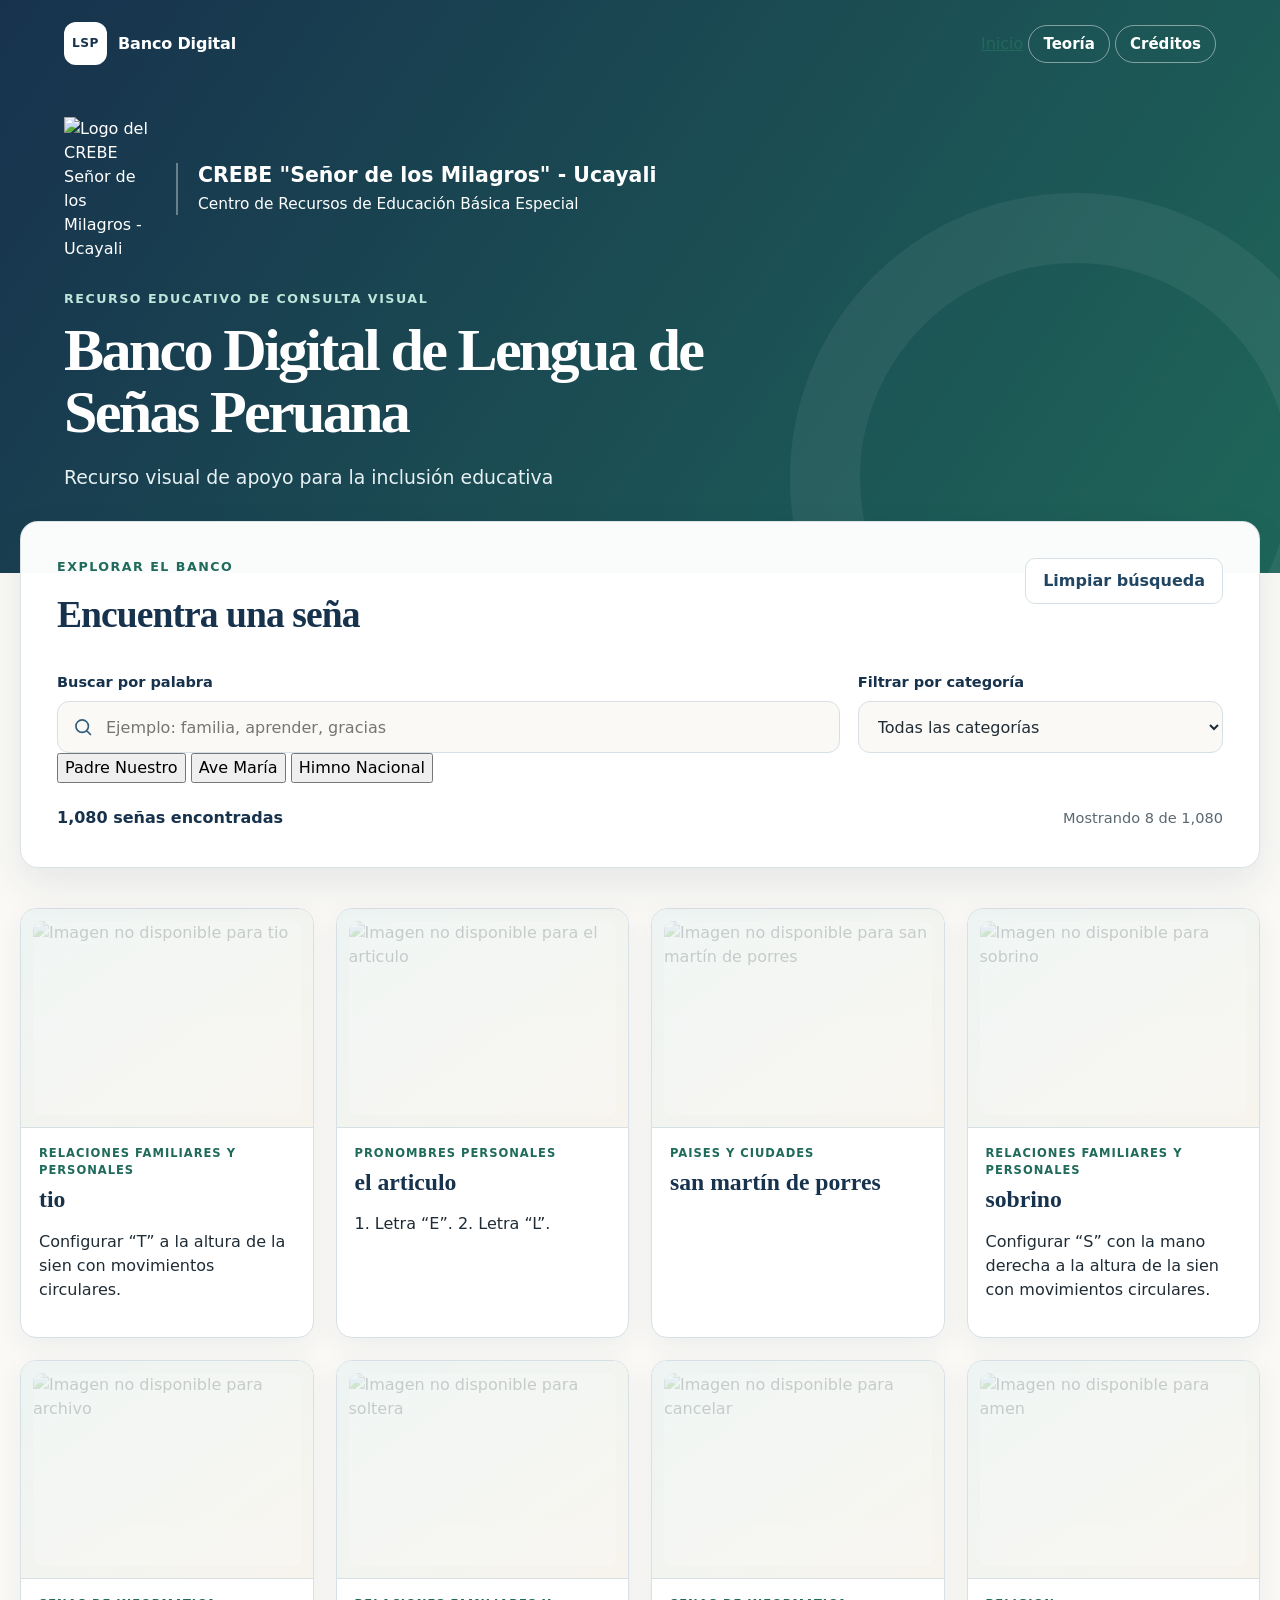
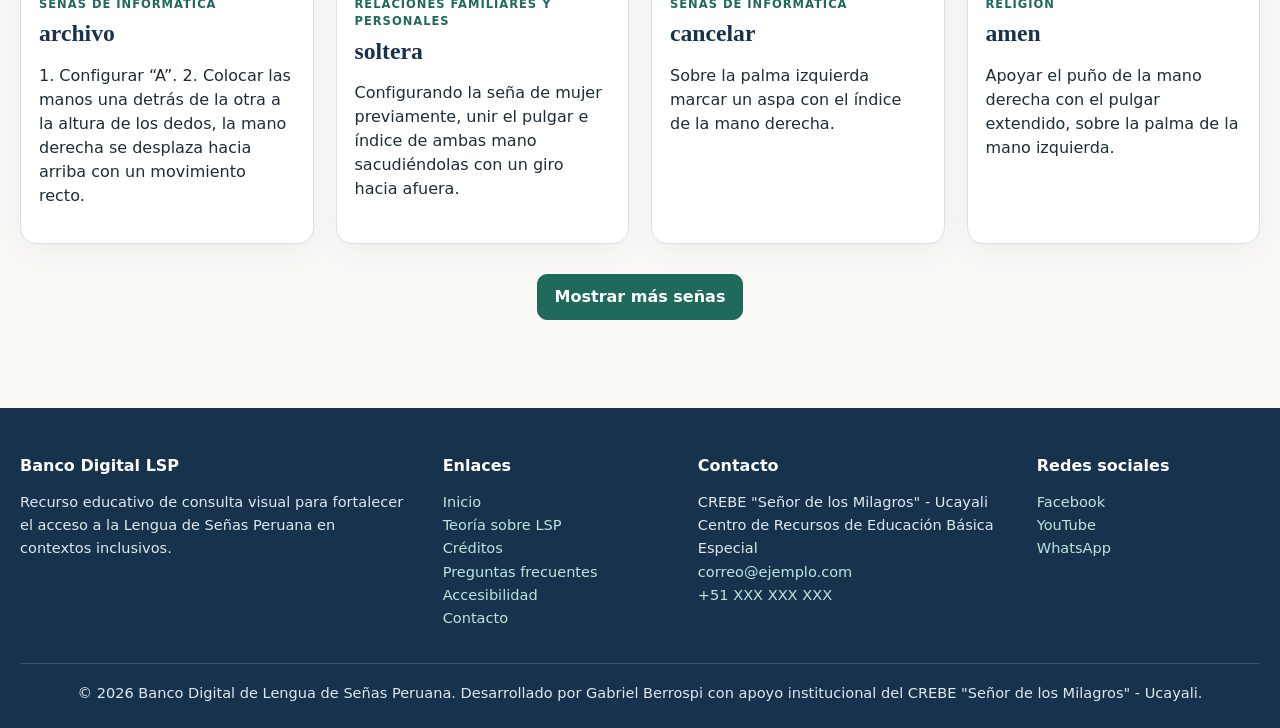
==== index.html @ e5dc9126 "Merge branch 'main' of https://github.com/gabriel-lsp/banco-digital-lsp" ====
<!doctype html>
<html lang="es">
<head>
  <meta charset="utf-8">
  <meta name="viewport" content="width=device-width, initial-scale=1">
  <meta
    name="description"
    content="Banco Digital de Lengua de Señas Peruana para consulta educativa."
  >
  <title>Banco Digital de Lengua de Señas Peruana</title>
  <link rel="stylesheet" href="estilos.css?v=13">
</head>
<body>
  <a class="salto-contenido" href="#contenido">Ir al contenido</a>

  <header class="cabecera">
    <nav class="navegacion" aria-label="Navegación principal">
      <a class="marca" href="index.html" aria-label="Inicio">
        <span class="marca-icono" aria-hidden="true">LSP</span>
        <span>Banco Digital</span>
      </a>

      <div class="enlaces-superiores">
        <a class="enlace-inicio" href="https://crebeucayali.weebly.com/">Inicio</a>
        <a class="enlace-creditos" href="teoria.html">Teoría</a>
        <a class="enlace-creditos" href="creditos.html">Créditos</a>
      </div>
    </nav>

    <div class="presentacion">
      <div class="bloque-institucional" aria-label="Identidad institucional">
        <img
          class="logo-crebe"
          src="logo-crebe.png"
          alt="Logo del CREBE Señor de los Milagros - Ucayali"
        >
        <div class="texto-institucional">
          <p class="nombre-institucional">
            CREBE "Señor de los Milagros" - Ucayali
          </p>
          <p class="detalle-institucional">
            Centro de Recursos de Educación Básica Especial
          </p>
        </div>
      </div>

      <p class="etiqueta-superior">Recurso educativo de consulta visual</p>
      <h1>Banco Digital de Lengua de Señas Peruana</h1>
      <p class="subtitulo">
        Recurso visual de apoyo para la inclusión educativa
      </p>
    </div>
  </header>

  <main id="contenido">
    <section class="panel-busqueda" aria-labelledby="titulo-busqueda">
      <div class="panel-encabezado">
        <div>
          <p class="seccion-etiqueta">Explorar el banco</p>
          <h2 id="titulo-busqueda">Encuentra una seña</h2>
        </div>
        <button id="limpiar" class="boton-secundario" type="button">
          Limpiar búsqueda
        </button>
      </div>

      <div class="controles">
        <div class="campo">
          <label for="busqueda">Buscar por palabra</label>
          <div class="entrada-busqueda">
            <svg
              aria-hidden="true"
              viewBox="0 0 24 24"
              width="20"
              height="20"
            >
              <path
                d="m21 21-4.7-4.7m2.2-5.3a7.5 7.5 0 1 1-15 0 7.5 7.5 0 0 1 15 0Z"
                fill="none"
                stroke="currentColor"
                stroke-linecap="round"
                stroke-width="2"
              />
            </svg>
            <input
              id="busqueda"
              type="search"
              autocomplete="off"
              placeholder="Ejemplo: familia, aprender, gracias"
            >
          </div>
        </div>

        <div class="campo">
          <label for="categoria">Filtrar por categoría</label>
          <select id="categoria">
            <option value="">Todas las categorías</option>
          </select>
        </div>
      </div>

      <div class="pestanas-secuencias" aria-label="Secuencias completas en Lengua de Señas Peruana">
        <button
          class="pestana-secuencia"
          type="button"
          data-secuencia="padre nuestro"
          aria-pressed="false"
        >
          Padre Nuestro
        </button>

        <button
          class="pestana-secuencia"
          type="button"
          data-secuencia="ave maria"
          aria-pressed="false"
        >
          Ave María
        </button>

        <button
          class="pestana-secuencia"
          type="button"
          data-secuencia="himno nacional"
          aria-pressed="false"
        >
          Himno Nacional
        </button>
      </div>

      <div class="resultado-resumen">
        <p id="contador" aria-live="polite">Cargando señas…</p>
        <p id="mostrando" class="mostrando" aria-live="polite"></p>
      </div>
    </section>

    <section aria-labelledby="titulo-resultados">
      <h2 id="titulo-resultados" class="solo-lectores">
        Resultados de búsqueda
      </h2>
      <div id="estado" class="estado-carga" role="status">
        Preparando el banco de señas…
      </div>
      <div id="galeria" class="galeria" aria-live="polite"></div>
      <div class="acciones-galeria">
        <button
          id="cargar-mas"
          class="boton-principal"
          type="button"
          hidden
        >
          Mostrar más señas
        </button>
      </div>
    </section>
  </main>

  <footer>
    <div class="footer-contenido">
      <div class="footer-bloque">
        <h2>Banco Digital LSP</h2>
        <p>
          Recurso educativo de consulta visual para fortalecer el acceso a la Lengua de Señas Peruana en contextos inclusivos.
        </p>
      </div>

      <div class="footer-bloque">
        <h2>Enlaces</h2>
        <p>
          <a href="index.html">Inicio</a><br>
          <a href="teoria.html">Teoría sobre LSP</a><br>
          <a href="creditos.html">Créditos</a><br>
          <a href="faq.html">Preguntas frecuentes</a><br>
          <a href="accesibilidad.html">Accesibilidad</a><br>
          <a href="contacto.html">Contacto</a>
        </p>
      </div>

      <div class="footer-bloque">
        <h2>Contacto</h2>
        <p>
          CREBE "Señor de los Milagros" - Ucayali<br>
          Centro de Recursos de Educación Básica Especial<br>
          <a href="mailto:correo@ejemplo.com">correo@ejemplo.com</a><br>
          <a href="tel:+51XXXXXXXXX">+51 XXX XXX XXX</a>
        </p>
      </div>

      <div class="footer-bloque">
        <h2>Redes sociales</h2>
        <p>
          <a href="#" target="_blank" rel="noopener noreferrer">Facebook</a><br>
          <a href="#" target="_blank" rel="noopener noreferrer">YouTube</a><br>
          <a href="#" target="_blank" rel="noopener noreferrer">WhatsApp</a>
        </p>
      </div>
    </div>

    <div class="footer-final">
      <p>
        © 2026 Banco Digital de Lengua de Señas Peruana. Desarrollado por Gabriel Berrospi con apoyo institucional del CREBE "Señor de los Milagros" - Ucayali.
      </p>
    </div>
  </footer>

  <template id="plantilla-tarjeta">
    <article class="tarjeta">
      <div class="marco-imagen">
        <img class="imagen-sena" loading="lazy" decoding="async" alt="">
      </div>
      <div class="tarjeta-contenido">
        <p class="categoria-tarjeta"></p>
        <h3 class="palabra-tarjeta"></h3>
        <p class="descripcion-tarjeta"></p>
        <p class="fuente-tarjeta"></p>
      </div>
    </article>
  </template>
  <script src="app.js?v=11" defer></script>
</body>
</html>
---- estilos.css ----
:root {
  color-scheme: light;
  --azul-900: #17324d;
  --azul-800: #214664;
  --azul-700: #2f5f7d;
  --azul-100: #e8f1f5;
  --verde-700: #1f6a5a;
  --verde-600: #287c68;
  --verde-100: #e5f3ef;
  --arena-50: #faf9f6;
  --arena-100: #f2efe8;
  --tinta: #202c35;
  --texto-suave: #5b6871;
  --blanco: #ffffff;
  --borde: #d7e0e5;
  --sombra: 0 16px 40px rgba(23, 50, 77, 0.09);
  --radio: 18px;
  font-family:
    Inter, ui-sans-serif, system-ui, -apple-system, BlinkMacSystemFont,
    "Segoe UI", sans-serif;
}

* {
  box-sizing: border-box;
}

html {
  scroll-behavior: smooth;
}

body {
  min-width: 320px;
  margin: 0;
  color: var(--tinta);
  background:
    radial-gradient(circle at 90% 8%, #dcedea 0, transparent 24rem),
    var(--arena-50);
  line-height: 1.5;
}

button,
input,
select {
  font: inherit;
}

a {
  color: var(--verde-700);
}

a:focus-visible,
button:focus-visible,
input:focus-visible,
select:focus-visible {
  outline: 3px solid #f0ad4e;
  outline-offset: 3px;
}

.salto-contenido {
  position: fixed;
  top: 12px;
  left: 12px;
  z-index: 100;
  padding: 10px 14px;
  color: var(--blanco);
  background: var(--azul-900);
  border-radius: 8px;
  transform: translateY(-160%);
  transition: transform 0.2s ease;
}

.salto-contenido:focus {
  transform: translateY(0);
}

/* Cabecera principal */

.cabecera {
  position: relative;
  overflow: hidden;
  padding: 22px clamp(20px, 5vw, 72px) 82px;
  color: var(--blanco);
  background:
    linear-gradient(125deg, rgba(23, 50, 77, 0.97), rgba(31, 106, 90, 0.93)),
    var(--azul-900);
}

.cabecera::after {
  position: absolute;
  right: -80px;
  bottom: -190px;
  width: 430px;
  height: 430px;
  border: 70px solid rgba(255, 255, 255, 0.06);
  border-radius: 50%;
  content: "";
}

.cabecera-interior {
  padding-bottom: 26px;
}

/* Navegación superior */

.navegacion {
  position: relative;
  z-index: 1;
  display: flex;
  align-items: center;
  justify-content: space-between;
  max-width: 1240px;
  margin: 0 auto;
}

.marca {
  display: inline-flex;
  gap: 11px;
  align-items: center;
  color: var(--blanco);
  font-weight: 750;
  text-decoration: none;
  letter-spacing: -0.01em;
}

.marca-icono {
  display: grid;
  width: 43px;
  height: 43px;
  place-items: center;
  color: var(--azul-900);
  background: var(--blanco);
  border-radius: 12px;
  font-size: 0.76rem;
  font-weight: 850;
  letter-spacing: 0.05em;
}

.enlace-creditos {
  padding: 9px 14px;
  color: var(--blanco);
  border: 1px solid rgba(255, 255, 255, 0.45);
  border-radius: 999px;
  font-size: 0.94rem;
  font-weight: 700;
  text-decoration: none;
}

.enlace-creditos:hover,
.enlace-creditos.activo {
  color: var(--azul-900);
  background: var(--blanco);
}

/* Presentación */

.presentacion {
  position: relative;
  z-index: 1;
  max-width: 1240px;
  margin: 52px auto 0;
}

.bloque-institucional {
  display: flex;
  align-items: center;
  gap: 1.25rem;
  max-width: 760px;
  margin-bottom: 1.8rem;
}

.logo-crebe {
  width: 92px;
  max-width: 92px;
  height: auto;
  object-fit: contain;
  display: block;
  flex-shrink: 0;
}

.texto-institucional {
  border-left: 2px solid rgba(255, 255, 255, 0.35);
  padding-left: 1.25rem;
}

.nombre-institucional {
  margin: 0;
  color: #ffffff;
  font-size: clamp(1rem, 1.6vw, 1.35rem);
  font-weight: 700;
  line-height: 1.25;
}

.detalle-institucional {
  margin: 0.35rem 0 0;
  color: #ffffff;
  font-size: clamp(0.9rem, 1.2vw, 1.05rem);
  font-weight: 500;
  line-height: 1.35;
}

.etiqueta-superior,
.seccion-etiqueta {
  margin: 0 0 10px;
  color: #bde5da;
  font-size: 0.79rem;
  font-weight: 800;
  letter-spacing: 0.12em;
  text-transform: uppercase;
}

.presentacion h1 {
  max-width: 760px;
  margin: 0;
  font-family: Georgia, "Times New Roman", serif;
  font-size: clamp(2.25rem, 4.7vw, 4.1rem);
  font-weight: 600;
  line-height: 1.03;
  letter-spacing: -0.045em;
}

.subtitulo {
  max-width: 670px;
  margin: 20px 0 0;
  color: #e7f1f3;
  font-size: clamp(1rem, 1.7vw, 1.18rem);
}

.apoyo-institucional {
  display: none;
}

/* Contenido principal */

main {
  width: min(1240px, calc(100% - 40px));
  margin: 0 auto;
}

/* Panel de búsqueda */

.panel-busqueda {
  position: relative;
  z-index: 2;
  margin-top: -52px;
  padding: clamp(22px, 4vw, 36px);
  background: rgba(255, 255, 255, 0.98);
  border: 1px solid rgba(215, 224, 229, 0.9);
  border-radius: var(--radio);
  box-shadow: var(--sombra);
}

.panel-encabezado {
  display: flex;
  gap: 20px;
  align-items: flex-start;
  justify-content: space-between;
}

.seccion-etiqueta {
  color: var(--verde-700);
}

.panel-encabezado h2 {
  margin: 0;
  color: var(--azul-900);
  font-family: Georgia, "Times New Roman", serif;
  font-size: clamp(1.7rem, 3vw, 2.35rem);
  font-weight: 600;
  letter-spacing: -0.025em;
}

.controles {
  display: grid;
  grid-template-columns: minmax(0, 1.5fr) minmax(250px, 0.7fr);
  gap: 18px;
  margin-top: 28px;
}

.campo label {
  display: block;
  margin-bottom: 8px;
  color: var(--azul-900);
  font-size: 0.91rem;
  font-weight: 750;
}

.entrada-busqueda {
  position: relative;
}

.entrada-busqueda svg {
  position: absolute;
  top: 50%;
  left: 16px;
  color: var(--azul-700);
  transform: translateY(-50%);
  pointer-events: none;
}

input,
select {
  width: 100%;
  height: 52px;
  color: var(--tinta);
  background: var(--arena-50);
  border: 1px solid var(--borde);
  border-radius: 12px;
}

input {
  padding: 0 16px 0 48px;
}

select {
  padding: 0 40px 0 15px;
}

input:hover,
select:hover {
  border-color: var(--azul-700);
}

/* Botones */

.boton-secundario,
.boton-principal {
  min-height: 44px;
  padding: 10px 17px;
  border-radius: 10px;
  font-weight: 750;
  cursor: pointer;
}

.boton-secundario {
  color: var(--azul-800);
  background: var(--blanco);
  border: 1px solid var(--borde);
}

.boton-secundario:hover {
  background: var(--azul-100);
}

.boton-principal {
  color: var(--blanco);
  background: var(--verde-700);
  border: 1px solid var(--verde-700);
}

.boton-principal:hover {
  background: var(--verde-600);
}

/* Resumen de resultados */

.resultado-resumen {
  display: flex;
  gap: 20px;
  align-items: center;
  justify-content: space-between;
  min-height: 26px;
  margin-top: 22px;
}

#contador {
  margin: 0;
  color: var(--azul-900);
  font-weight: 800;
}

.mostrando {
  margin: 0;
  color: var(--texto-suave);
  font-size: 0.91rem;
}

.estado-carga {
  margin: 42px 0;
  padding: 34px;
  color: var(--texto-suave);
  text-align: center;
  background: var(--blanco);
  border: 1px dashed var(--borde);
  border-radius: var(--radio);
}

.estado-carga[hidden] {
  display: none;
}

.estado-carga.error {
  color: #7a2e2e;
  background: #fff4f2;
  border-color: #e8b8b2;
}

/* Galería */

.galeria {
  display: grid;
  grid-template-columns: repeat(4, minmax(0, 1fr));
  gap: 22px;
  padding: 40px 0 18px;
}

.tarjeta {
  overflow: hidden;
  min-width: 0;
  background: var(--blanco);
  border: 1px solid var(--borde);
  border-radius: 16px;
  box-shadow: 0 8px 28px rgba(23, 50, 77, 0.06);
  transition:
    transform 0.2s ease,
    box-shadow 0.2s ease;
}

.tarjeta:hover {
  box-shadow: 0 16px 34px rgba(23, 50, 77, 0.13);
  transform: translateY(-3px);
}

.marco-imagen {
  display: grid;
  aspect-ratio: 4 / 3;
  place-items: center;
  padding: 12px;
  background:
    linear-gradient(145deg, #edf4f3, #f7f4ed);
  border-bottom: 1px solid var(--borde);
}

.imagen-sena {
  width: 100%;
  height: 100%;
  object-fit: contain;
  background: var(--blanco);
  border-radius: 9px;
}

.imagen-sena.error-imagen {
  opacity: 0.2;
}

.tarjeta-contenido {
  padding: 17px 18px 19px;
}

.categoria-tarjeta {
  margin: 0 0 7px;
  color: var(--verde-700);
  font-size: 0.72rem;
  font-weight: 850;
  letter-spacing: 0.085em;
  text-transform: uppercase;
}

.palabra-tarjeta {
  margin: 0;
  color: var(--azul-900);
  font-family: Georgia, "Times New Roman", serif;
  font-size: 1.48rem;
  font-weight: 600;
  line-height: 1.15;
  overflow-wrap: anywhere;
}

.fuente-tarjeta {
  display: none;
}

.acciones-galeria {
  display: flex;
  justify-content: center;
  min-height: 70px;
  padding: 12px 0 28px;
}

/* Pie de página */

footer {
  margin-top: 60px;
  padding: 46px 20px 24px;
  color: #dfe9ed;
  background: var(--azul-900);
  font-size: 0.91rem;
}

.footer-contenido {
  display: grid;
  grid-template-columns: 1.4fr 0.8fr 1.1fr 0.8fr;
  gap: 32px;
  width: min(1240px, 100%);
  margin: 0 auto;
  text-align: left;
}

.footer-bloque h2 {
  margin: 0 0 12px;
  color: #ffffff;
  font-size: 1rem;
  font-weight: 800;
}

.footer-bloque p {
  margin: 0;
  color: #dfe9ed;
  line-height: 1.6;
}

.footer-bloque a {
  color: #bde5da;
  text-decoration: none;
}

.footer-bloque a:hover {
  text-decoration: underline;
}

.footer-final {
  width: min(1240px, 100%);
  margin: 34px auto 0;
  padding-top: 18px;
  border-top: 1px solid rgba(255, 255, 255, 0.16);
  text-align: center;
}

.footer-final p {
  margin: 0;
  color: #dfe9ed;
  line-height: 1.5;
}

@media (max-width: 900px) {
  .footer-contenido {
    grid-template-columns: repeat(2, minmax(0, 1fr));
  }
}

@media (max-width: 560px) {
  .footer-contenido {
    grid-template-columns: 1fr;
    gap: 24px;
  }

  footer {
    padding: 34px 20px 22px;
  }
}

/* Accesibilidad */

.solo-lectores {
  position: absolute;
  width: 1px;
  height: 1px;
  padding: 0;
  overflow: hidden;
  clip: rect(0, 0, 0, 0);
  white-space: nowrap;
  border: 0;
}

/* Página de créditos */

.contenido-creditos {
  max-width: 880px;
  padding: 55px 0 20px;
}

.volver {
  display: inline-block;
  margin-bottom: 22px;
  font-weight: 750;
  text-decoration: none;
}

.tarjeta-creditos {
  padding: clamp(26px, 6vw, 64px);
  background: var(--blanco);
  border: 1px solid var(--borde);
  border-radius: var(--radio);
  box-shadow: var(--sombra);
}

.tarjeta-creditos h1 {
  margin: 0;
  color: var(--azul-900);
  font-family: Georgia, "Times New Roman", serif;
  font-size: clamp(2.15rem, 5vw, 3.6rem);
  font-weight: 600;
  line-height: 1.08;
  letter-spacing: -0.035em;
}

.tarjeta-creditos .introduccion {
  margin: 22px 0 38px;
  color: var(--texto-suave);
  font-size: 1.15rem;
}

.tarjeta-creditos section {
  padding: 25px 0;
  border-top: 1px solid var(--borde);
}

.tarjeta-creditos section:last-child {
  padding-bottom: 0;
}

.tarjeta-creditos h2 {
  margin: 0 0 8px;
  color: var(--azul-900);
  font-size: 1.2rem;
}

.tarjeta-creditos section p {
  margin: 0;
}

/* Pantallas medianas */

@media (max-width: 1050px) {
  .galeria {
    grid-template-columns: repeat(3, minmax(0, 1fr));
  }
}

/* Tablets y celulares grandes */

@media (max-width: 760px) {
  .cabecera {
    padding-right: 20px;
    padding-bottom: 96px;
    padding-left: 20px;
  }

  .presentacion {
    margin-top: 46px;
  }

  .bloque-institucional {
    gap: 0.9rem;
    margin-bottom: 1.5rem;
  }

  .logo-crebe {
    width: 76px;
    max-width: 76px;
  }

  .texto-institucional {
    padding-left: 0.8rem;
  }

  .nombre-institucional {
    font-size: 0.95rem;
  }

  .detalle-institucional {
    font-size: 0.82rem;
  }

  main {
    width: min(100% - 28px, 1240px);
  }

  .panel-busqueda {
    margin-top: -48px;
  }

  .panel-encabezado,
  .resultado-resumen {
    align-items: stretch;
    flex-direction: column;
  }

  .boton-secundario {
    align-self: flex-start;
  }

  .controles {
    grid-template-columns: 1fr;
  }

  .galeria {
    grid-template-columns: repeat(2, minmax(0, 1fr));
    gap: 15px;
  }
}

/* Celulares pequeños */

@media (max-width: 500px) {
  .marca > span:last-child {
    display: none;
  }

  .bloque-institucional {
    align-items: center;
    gap: 0.75rem;
  }

  .logo-crebe {
    width: 68px;
    max-width: 68px;
  }

  .texto-institucional {
    padding-left: 0.7rem;
  }

  .nombre-institucional {
    font-size: 0.84rem;
  }

  .detalle-institucional {
    font-size: 0.74rem;
  }

  .presentacion h1 {
    font-size: 2.45rem;
  }

  .subtitulo {
    font-size: 1rem;
  }

  .galeria {
    grid-template-columns: 1fr;
  }

  .marco-imagen {
    aspect-ratio: 16 / 11;
  }

  .boton-secundario,
  .boton-principal {
    width: 100%;
  }

  .contenido-creditos {
    padding-top: 30px;
  }
}

/* Reducción de movimiento */

@media (prefers-reduced-motion: reduce) {
  *,
  *::before,
  *::after {
    scroll-behavior: auto !important;
    transition: none !important;
  }
}
.galeria.galeria-secuencia {
  grid-template-columns: 1fr;
  max-width: 1050px;
  margin: 0 auto;
  gap: 28px;
}

.galeria.galeria-secuencia .tarjeta {
  border-radius: 18px;
}

.galeria.galeria-secuencia .marco-imagen {
  aspect-ratio: auto;
  padding: 18px;
  background: #ffffff;
}

.galeria.galeria-secuencia .imagen-sena {
  width: 100%;
  height: auto;
  max-height: none;
  object-fit: contain;
}

.galeria.galeria-secuencia .tarjeta-contenido {
  padding: 18px 24px 22px;
}

.galeria.galeria-secuencia .categoria-tarjeta {
  font-size: 0.78rem;
}

.galeria.galeria-secuencia .palabra-tarjeta {
  font-size: clamp(1.6rem, 3vw, 2.2rem);
}
.nota-secuencia {
  margin: 18px 0 0;
  padding: 14px 16px;
  color: var(--azul-900);
  background: var(--verde-100);
  border: 1px solid rgba(31, 106, 90, 0.24);
  border-radius: 14px;
  line-height: 1.6;
  font-size: 0.95rem;
}

.nota-secuencia[hidden] {
  display: none;
}
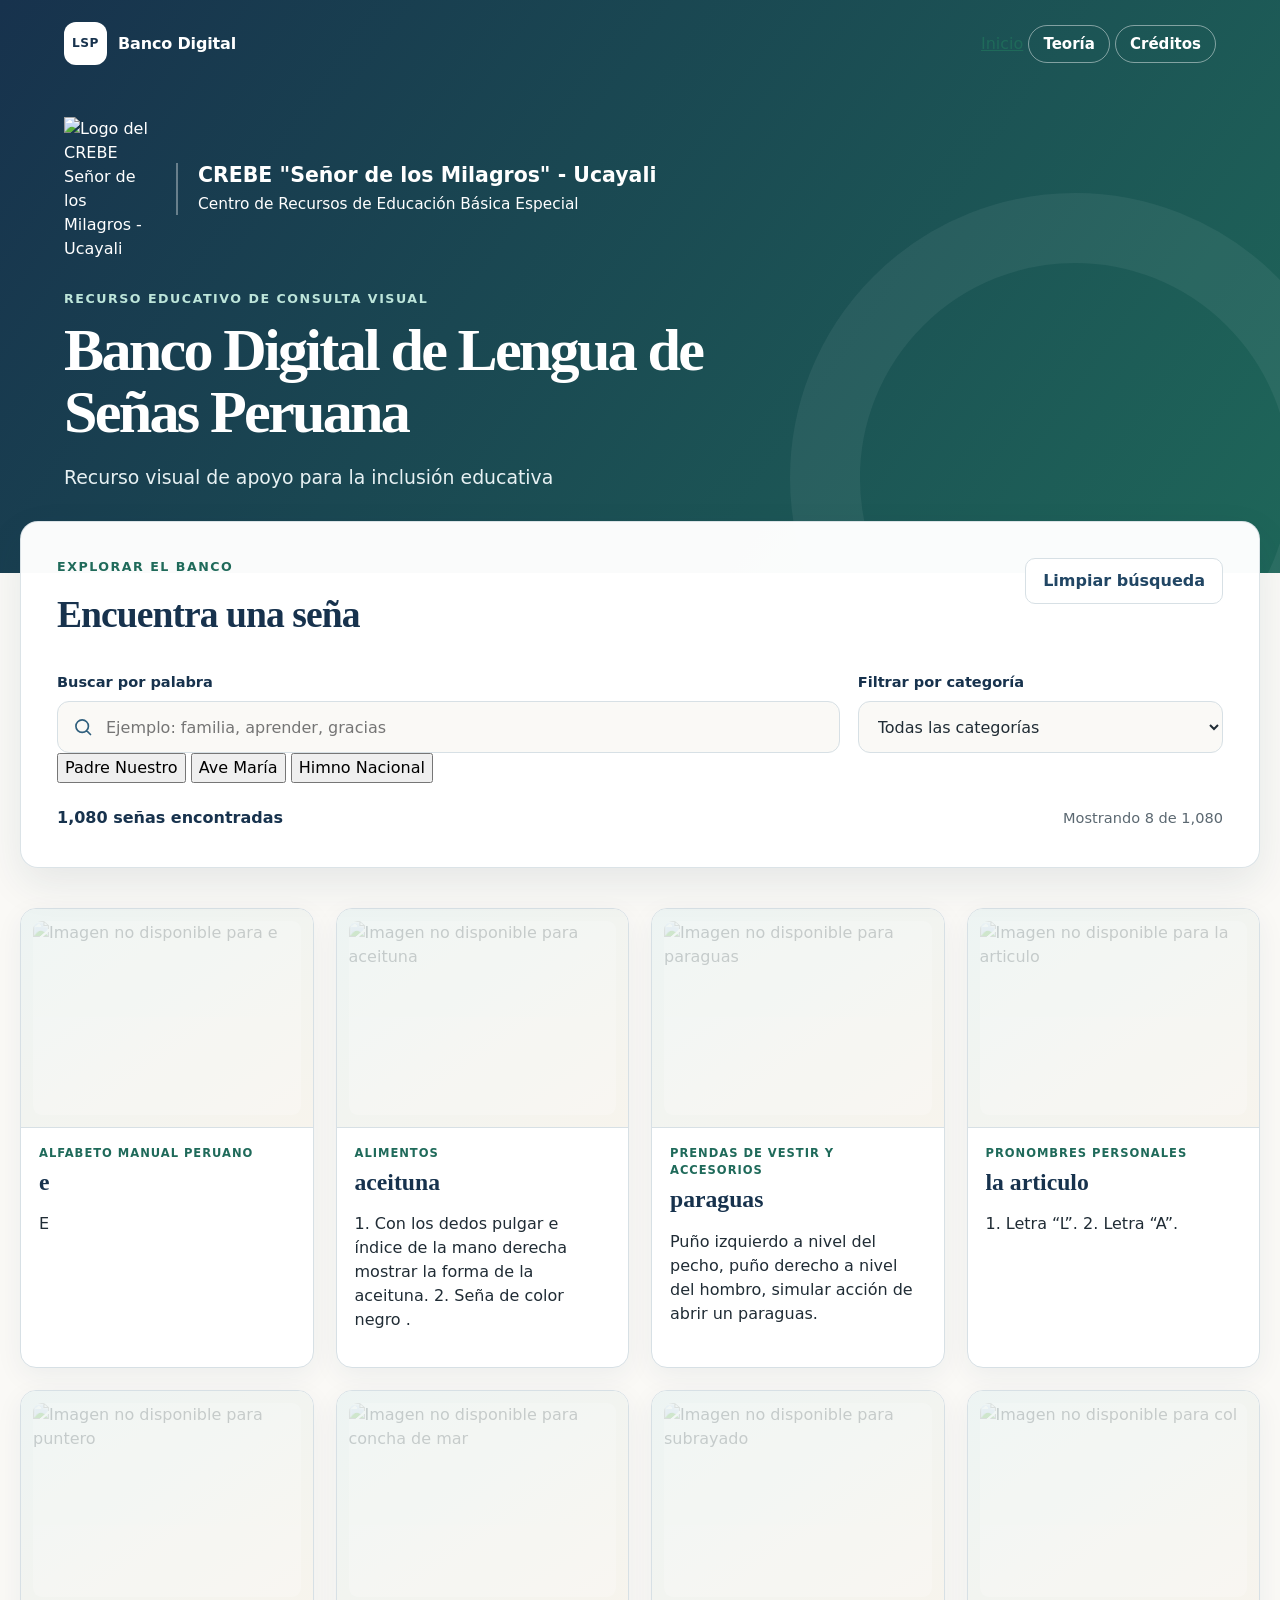
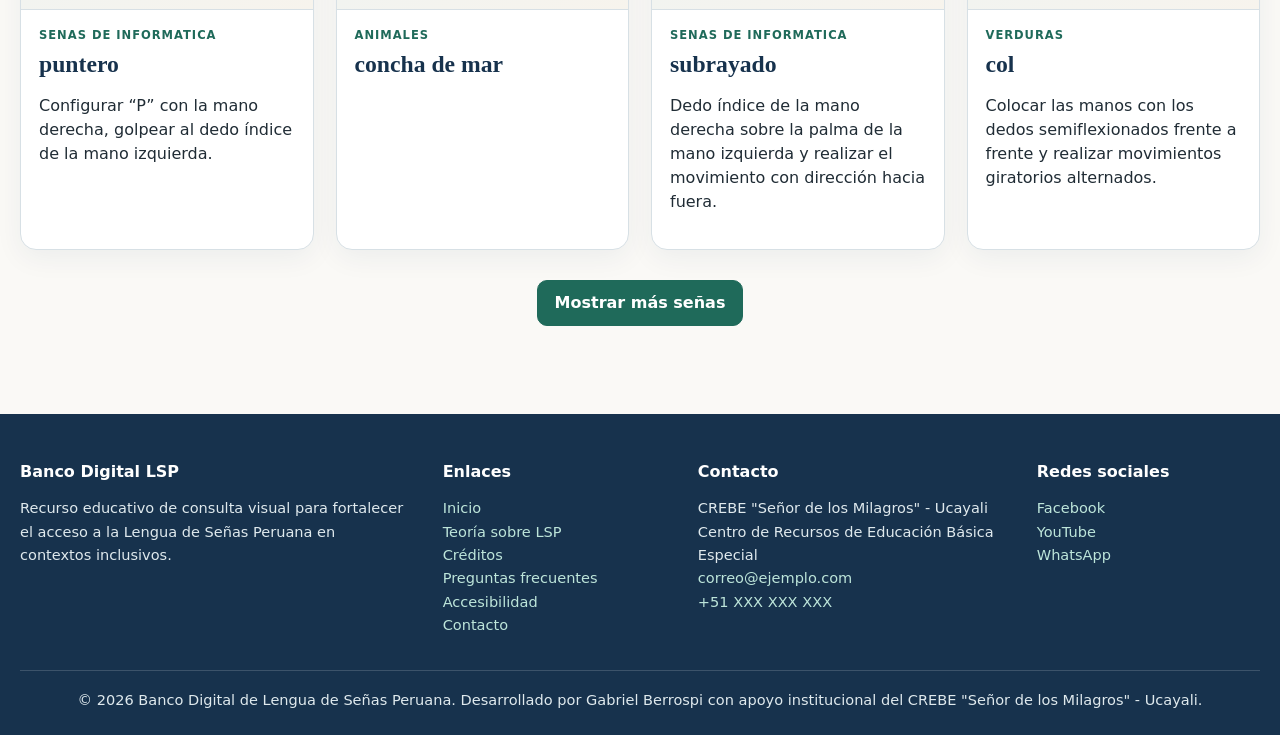
==== commit 3cb71b05: "Cargar descripciones de senas LSP" ====
--- a/index.html
+++ b/index.html
@@ -8,7 +8,7 @@
     content="Banco Digital de Lengua de Señas Peruana para consulta educativa."
   >
   <title>Banco Digital de Lengua de Señas Peruana</title>
-  <link rel="stylesheet" href="estilos.css?v=13">
+  <link rel="stylesheet" href="estilos.css?v=14">
 </head>
 <body>
   <a class="salto-contenido" href="#contenido">Ir al contenido</a>
@@ -217,5 +217,6 @@
     </article>
   </template>
   <script src="app.js?v=11" defer></script>
+  <script src="descripcion-senas.js?v=1" defer></script>
 </body>
 </html>
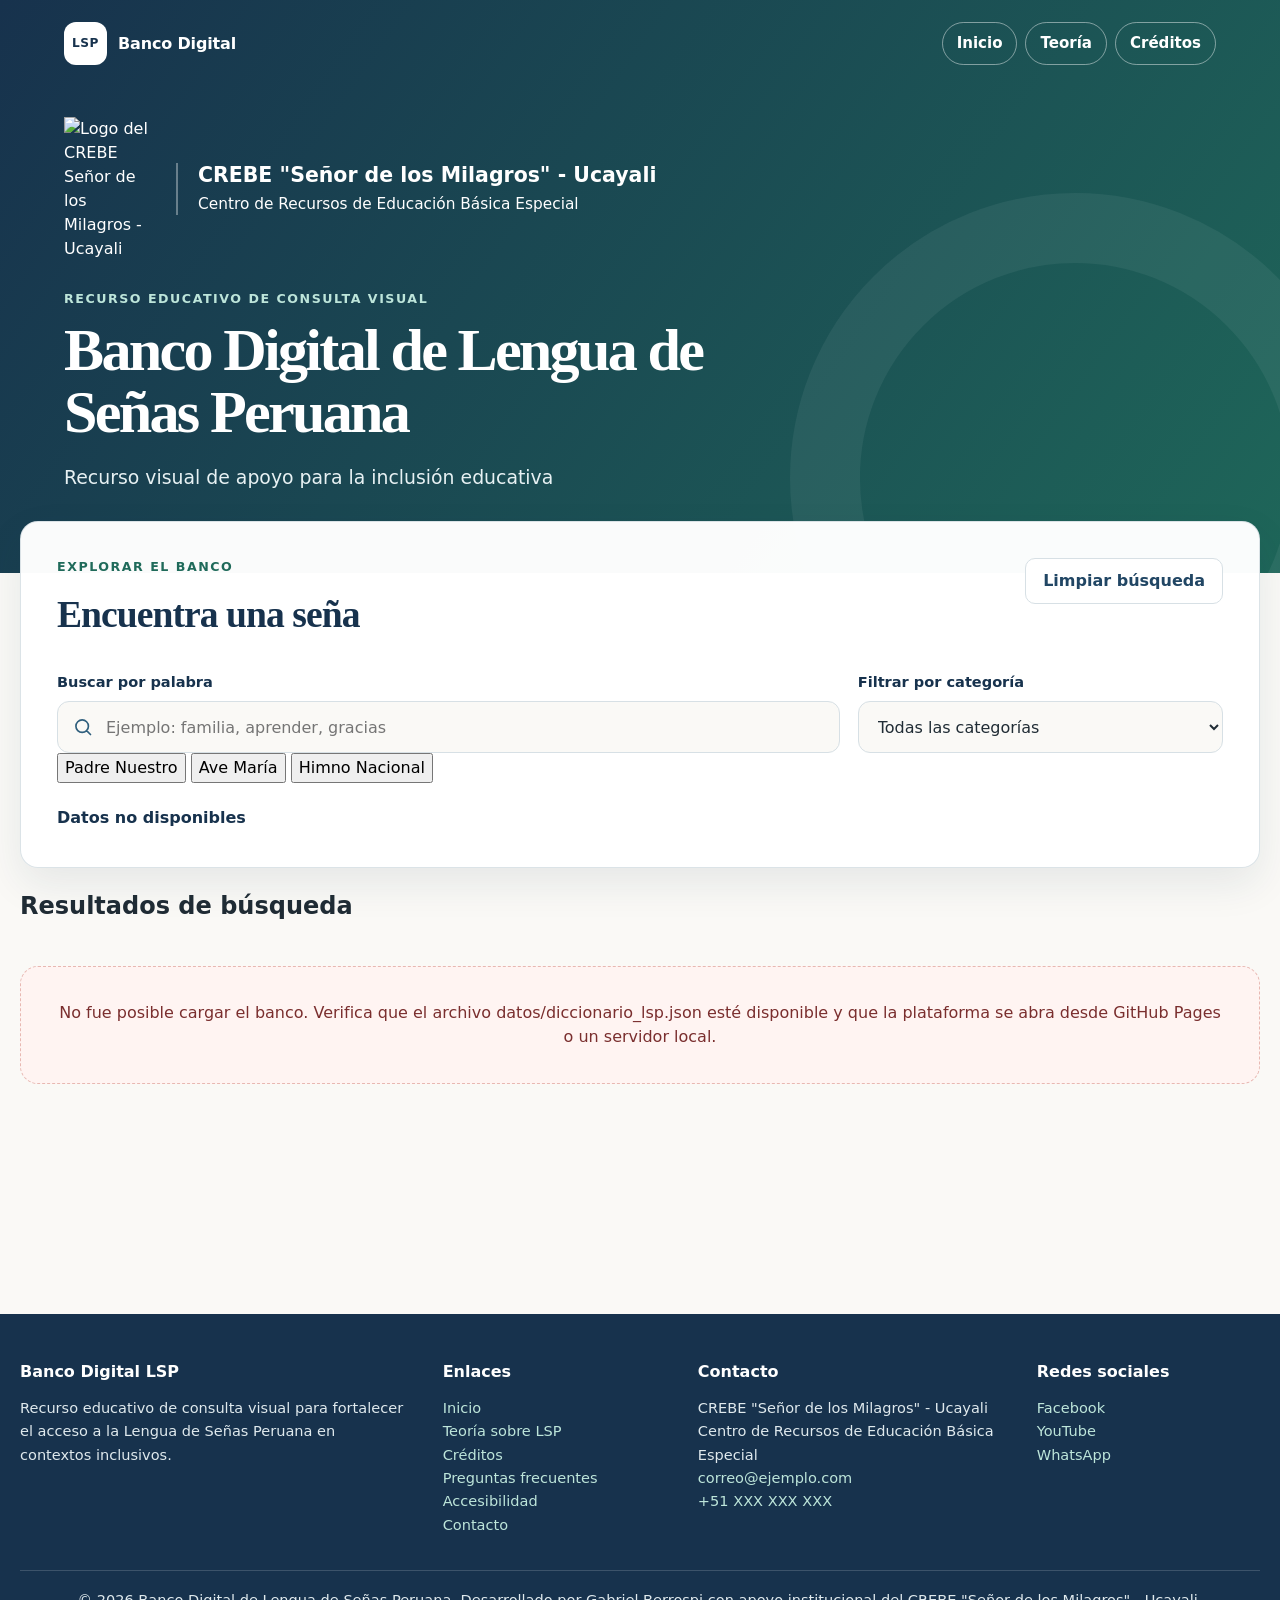
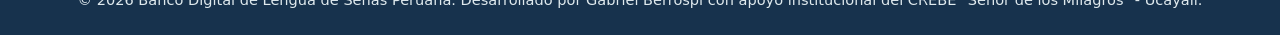
==== commit a167c163: "Actualizar version de app LSP" ====
--- a/index.html
+++ b/index.html
@@ -216,7 +216,6 @@
       </div>
     </article>
   </template>
-  <script src="app.js?v=11" defer></script>
-  <script src="descripcion-senas.js?v=1" defer></script>
+  <script src="app.js?v=13" defer></script>
 </body>
 </html>
--- a/estilos.css
+++ b/estilos.css
@@ -135,6 +135,15 @@
   letter-spacing: 0.05em;
 }
 
+.enlaces-superiores {
+  display: flex;
+  align-items: center;
+  justify-content: flex-end;
+  gap: 8px;
+  flex-wrap: wrap;
+}
+
+.enlace-inicio,
 .enlace-creditos {
   padding: 9px 14px;
   color: var(--blanco);
@@ -145,7 +154,9 @@
   text-decoration: none;
 }
 
+.enlace-inicio:hover,
 .enlace-creditos:hover,
+.enlace-inicio.activo,
 .enlace-creditos.activo {
   color: var(--azul-900);
   background: var(--blanco);
@@ -465,6 +476,17 @@
   overflow-wrap: anywhere;
 }
 
+.descripcion-tarjeta {
+  margin: 10px 0 0;
+  color: var(--texto-suave);
+  font-size: 0.92rem;
+  line-height: 1.55;
+}
+
+.descripcion-tarjeta[hidden] {
+  display: none;
+}
+
 .fuente-tarjeta {
   display: none;
 }
@@ -546,260 +568,4 @@
   footer {
     padding: 34px 20px 22px;
   }
-}
-
-/* Accesibilidad */
-
-.solo-lectores {
-  position: absolute;
-  width: 1px;
-  height: 1px;
-  padding: 0;
-  overflow: hidden;
-  clip: rect(0, 0, 0, 0);
-  white-space: nowrap;
-  border: 0;
-}
-
-/* Página de créditos */
-
-.contenido-creditos {
-  max-width: 880px;
-  padding: 55px 0 20px;
-}
-
-.volver {
-  display: inline-block;
-  margin-bottom: 22px;
-  font-weight: 750;
-  text-decoration: none;
-}
-
-.tarjeta-creditos {
-  padding: clamp(26px, 6vw, 64px);
-  background: var(--blanco);
-  border: 1px solid var(--borde);
-  border-radius: var(--radio);
-  box-shadow: var(--sombra);
-}
-
-.tarjeta-creditos h1 {
-  margin: 0;
-  color: var(--azul-900);
-  font-family: Georgia, "Times New Roman", serif;
-  font-size: clamp(2.15rem, 5vw, 3.6rem);
-  font-weight: 600;
-  line-height: 1.08;
-  letter-spacing: -0.035em;
-}
-
-.tarjeta-creditos .introduccion {
-  margin: 22px 0 38px;
-  color: var(--texto-suave);
-  font-size: 1.15rem;
-}
-
-.tarjeta-creditos section {
-  padding: 25px 0;
-  border-top: 1px solid var(--borde);
-}
-
-.tarjeta-creditos section:last-child {
-  padding-bottom: 0;
-}
-
-.tarjeta-creditos h2 {
-  margin: 0 0 8px;
-  color: var(--azul-900);
-  font-size: 1.2rem;
-}
-
-.tarjeta-creditos section p {
-  margin: 0;
-}
-
-/* Pantallas medianas */
-
-@media (max-width: 1050px) {
-  .galeria {
-    grid-template-columns: repeat(3, minmax(0, 1fr));
-  }
-}
-
-/* Tablets y celulares grandes */
-
-@media (max-width: 760px) {
-  .cabecera {
-    padding-right: 20px;
-    padding-bottom: 96px;
-    padding-left: 20px;
-  }
-
-  .presentacion {
-    margin-top: 46px;
-  }
-
-  .bloque-institucional {
-    gap: 0.9rem;
-    margin-bottom: 1.5rem;
-  }
-
-  .logo-crebe {
-    width: 76px;
-    max-width: 76px;
-  }
-
-  .texto-institucional {
-    padding-left: 0.8rem;
-  }
-
-  .nombre-institucional {
-    font-size: 0.95rem;
-  }
-
-  .detalle-institucional {
-    font-size: 0.82rem;
-  }
-
-  main {
-    width: min(100% - 28px, 1240px);
-  }
-
-  .panel-busqueda {
-    margin-top: -48px;
-  }
-
-  .panel-encabezado,
-  .resultado-resumen {
-    align-items: stretch;
-    flex-direction: column;
-  }
-
-  .boton-secundario {
-    align-self: flex-start;
-  }
-
-  .controles {
-    grid-template-columns: 1fr;
-  }
-
-  .galeria {
-    grid-template-columns: repeat(2, minmax(0, 1fr));
-    gap: 15px;
-  }
-}
-
-/* Celulares pequeños */
-
-@media (max-width: 500px) {
-  .marca > span:last-child {
-    display: none;
-  }
-
-  .bloque-institucional {
-    align-items: center;
-    gap: 0.75rem;
-  }
-
-  .logo-crebe {
-    width: 68px;
-    max-width: 68px;
-  }
-
-  .texto-institucional {
-    padding-left: 0.7rem;
-  }
-
-  .nombre-institucional {
-    font-size: 0.84rem;
-  }
-
-  .detalle-institucional {
-    font-size: 0.74rem;
-  }
-
-  .presentacion h1 {
-    font-size: 2.45rem;
-  }
-
-  .subtitulo {
-    font-size: 1rem;
-  }
-
-  .galeria {
-    grid-template-columns: 1fr;
-  }
-
-  .marco-imagen {
-    aspect-ratio: 16 / 11;
-  }
-
-  .boton-secundario,
-  .boton-principal {
-    width: 100%;
-  }
-
-  .contenido-creditos {
-    padding-top: 30px;
-  }
-}
-
-/* Reducción de movimiento */
-
-@media (prefers-reduced-motion: reduce) {
-  *,
-  *::before,
-  *::after {
-    scroll-behavior: auto !important;
-    transition: none !important;
-  }
-}
-.galeria.galeria-secuencia {
-  grid-template-columns: 1fr;
-  max-width: 1050px;
-  margin: 0 auto;
-  gap: 28px;
-}
-
-.galeria.galeria-secuencia .tarjeta {
-  border-radius: 18px;
-}
-
-.galeria.galeria-secuencia .marco-imagen {
-  aspect-ratio: auto;
-  padding: 18px;
-  background: #ffffff;
-}
-
-.galeria.galeria-secuencia .imagen-sena {
-  width: 100%;
-  height: auto;
-  max-height: none;
-  object-fit: contain;
-}
-
-.galeria.galeria-secuencia .tarjeta-contenido {
-  padding: 18px 24px 22px;
-}
-
-.galeria.galeria-secuencia .categoria-tarjeta {
-  font-size: 0.78rem;
-}
-
-.galeria.galeria-secuencia .palabra-tarjeta {
-  font-size: clamp(1.6rem, 3vw, 2.2rem);
-}
-.nota-secuencia {
-  margin: 18px 0 0;
-  padding: 14px 16px;
-  color: var(--azul-900);
-  background: var(--verde-100);
-  border: 1px solid rgba(31, 106, 90, 0.24);
-  border-radius: 14px;
-  line-height: 1.6;
-  font-size: 0.95rem;
-}
-
-.nota-secuencia[hidden] {
-  display: none;
-}
+}
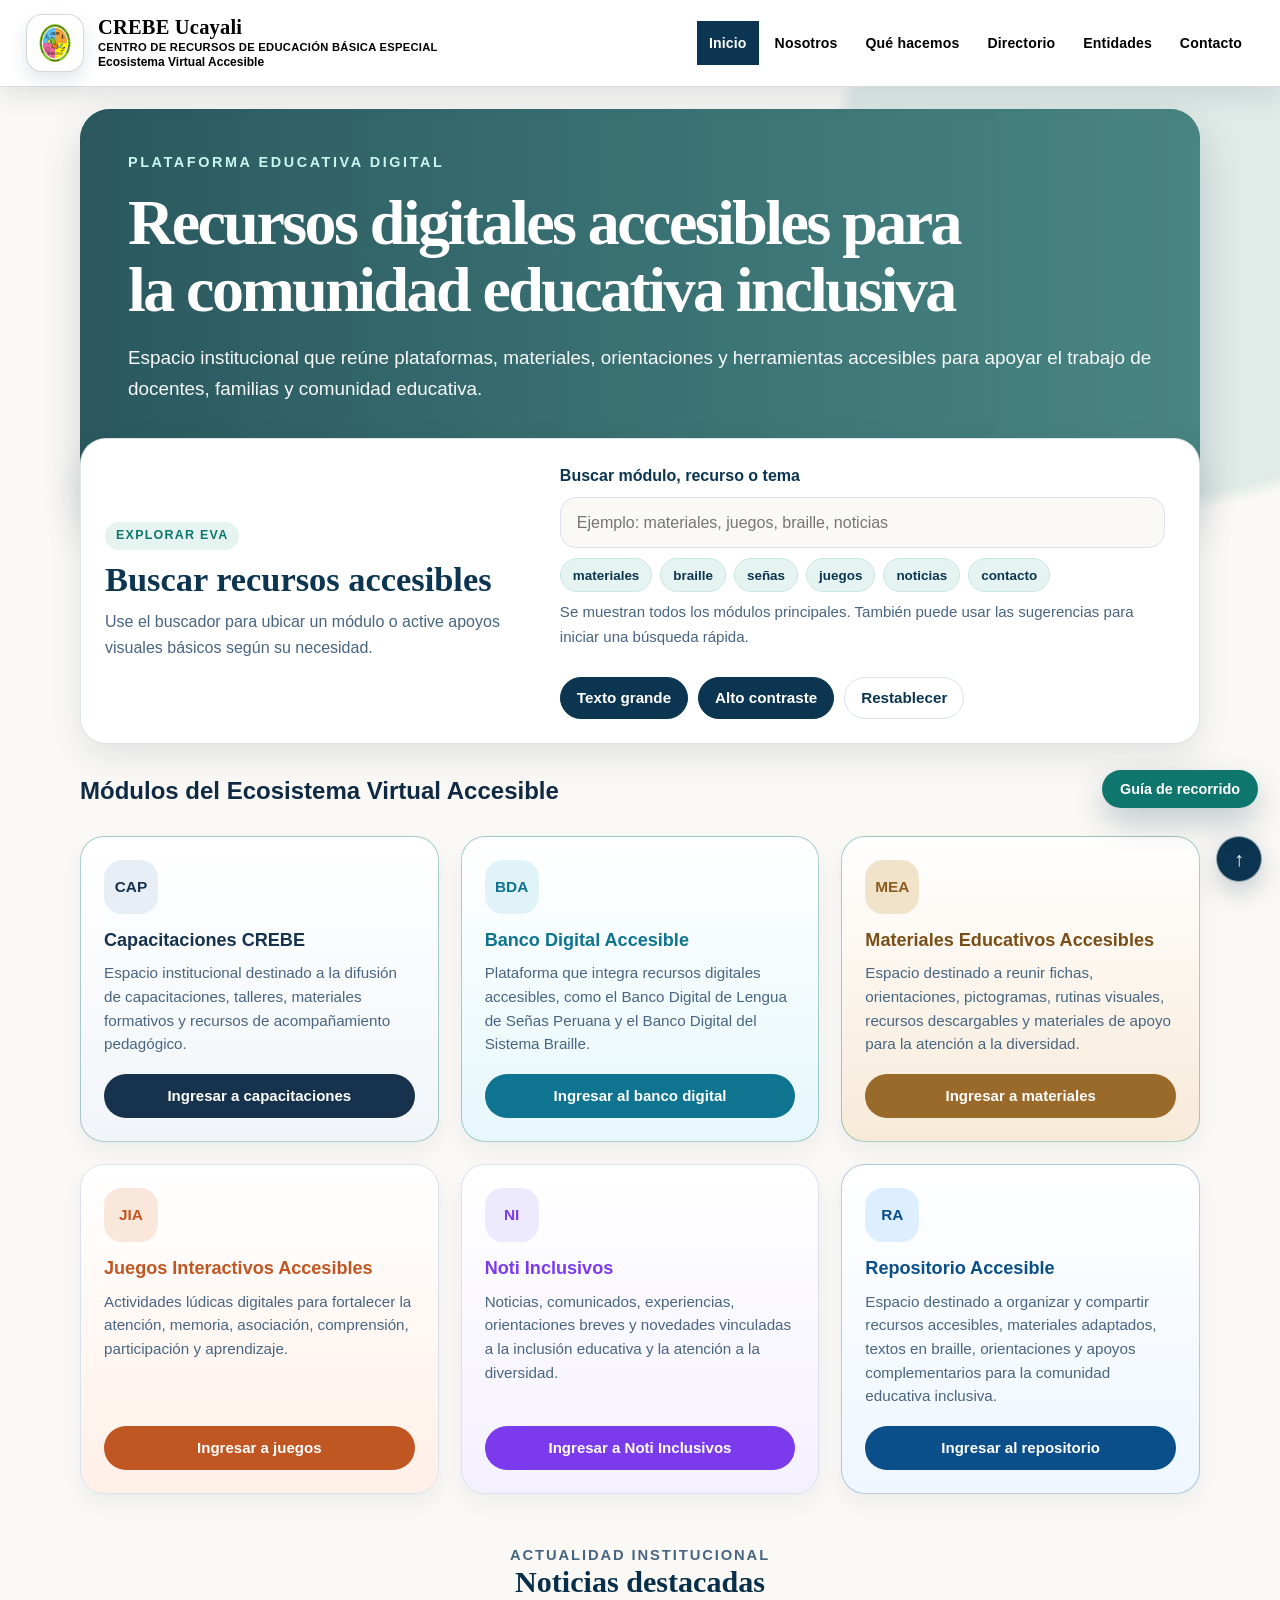
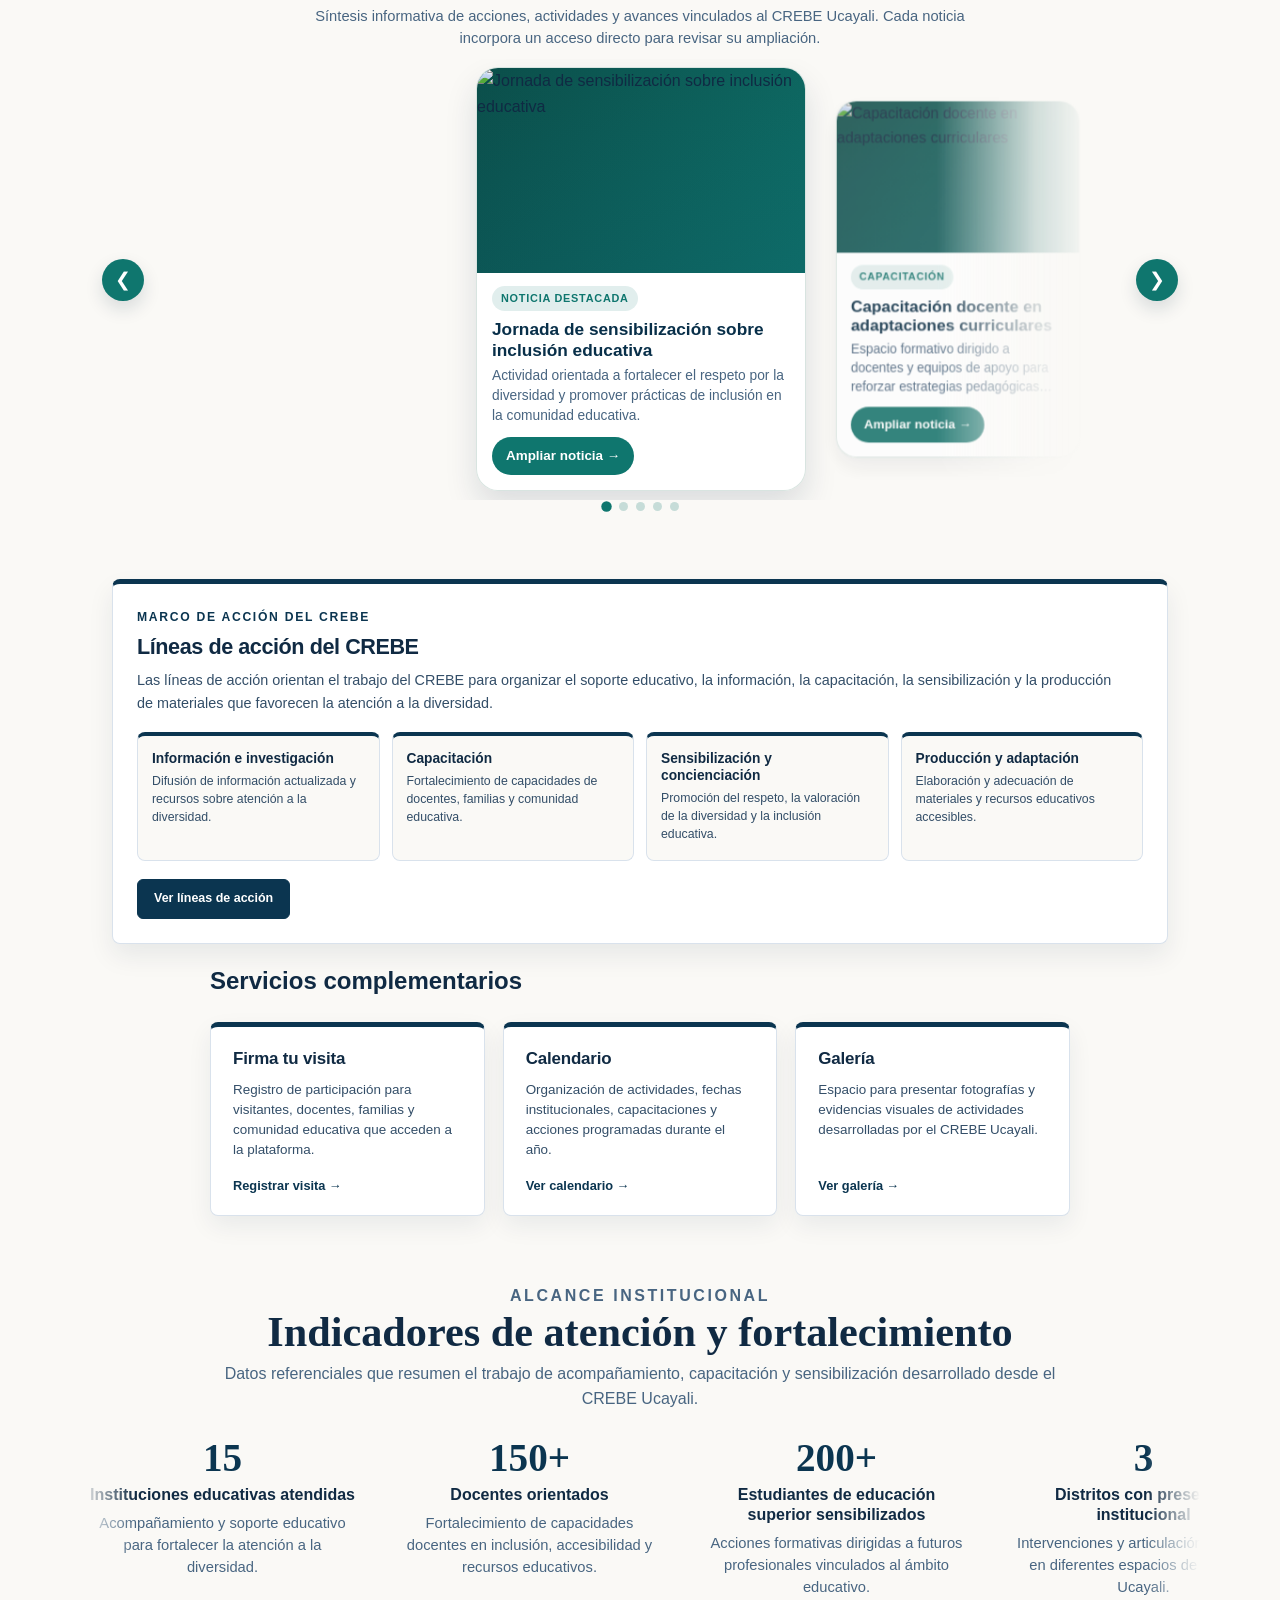
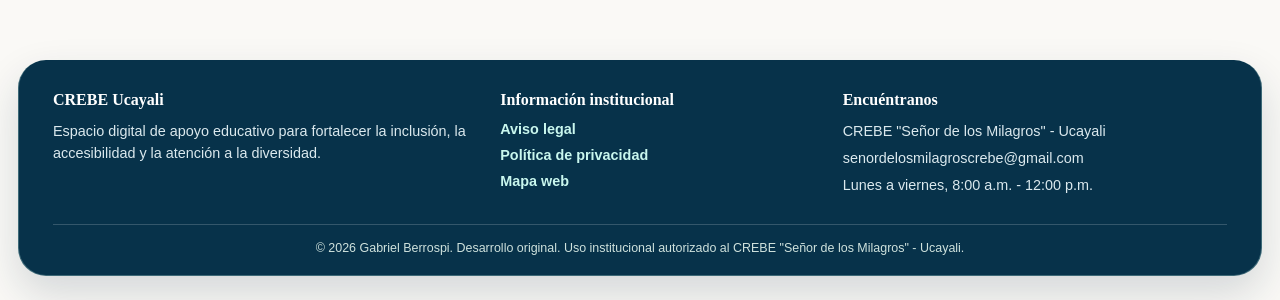
==== commit f95fa324: "modificacion de contenido" ====
--- a/index.html
+++ b/index.html
@@ -1,221 +1,327 @@
-<!doctype html>
+<!DOCTYPE html>
+
 <html lang="es">
 <head>
-  <meta charset="utf-8">
-  <meta name="viewport" content="width=device-width, initial-scale=1">
-  <meta
-    name="description"
-    content="Banco Digital de Lengua de Señas Peruana para consulta educativa."
-  >
-  <title>Banco Digital de Lengua de Señas Peruana</title>
-  <link rel="stylesheet" href="estilos.css?v=14">
+<meta charset="utf-8"/>
+<meta content="width=device-width, initial-scale=1" name="viewport"/>
+<title>CREBE Señor de los Milagros Región Ucayali | Ecosistema Virtual Accesible</title>
+<link rel="icon" type="image/png" href="https://gabriel-lsp.github.io/accesos-complementarios/logo-crebe.png"/>
+<meta name="application-name" content="CREBE Señor de los Milagros Región Ucayali"/>
+<meta property="og:site_name" content="CREBE Señor de los Milagros Región Ucayali"/>
+<script type="application/ld+json">
+{
+  "@context": "https://schema.org",
+  "@type": "WebSite",
+  "name": "CREBE Señor de los Milagros Región Ucayali",
+  "alternateName": "CREBE Ucayali",
+  "url": "https://crebe-ucayali.netlify.app/"
+}
+</script>
+<link rel="stylesheet" href="estilos.css"/>
 </head>
-<body>
-  <a class="salto-contenido" href="#contenido">Ir al contenido</a>
-
-  <header class="cabecera">
-    <nav class="navegacion" aria-label="Navegación principal">
-      <a class="marca" href="index.html" aria-label="Inicio">
-        <span class="marca-icono" aria-hidden="true">LSP</span>
-        <span>Banco Digital</span>
-      </a>
-
-      <div class="enlaces-superiores">
-        <a class="enlace-inicio" href="https://crebeucayali.weebly.com/">Inicio</a>
-        <a class="enlace-creditos" href="teoria.html">Teoría</a>
-        <a class="enlace-creditos" href="creditos.html">Créditos</a>
+<body class='theme-crebe  wsite-theme-light'>
+<header class="cabecera-crebe">
+<div class="cabecera-interior">
+<a class="marca-crebe" href="/">
+<span class="marca-logo"><img alt="Logo del CREBE Señor de los Milagros - Ucayali" class="marca-logo-img" src="[data-uri]"/></span>
+<span class="marca-texto">
+<strong>CREBE Ucayali</strong>
+<small class="marca-centro">Centro de Recursos de Educación Básica Especial</small>
+<small>Ecosistema Virtual Accesible</small>
+</span>
+</a>
+<nav aria-label="Navegación principal" class="pestanas-crebe">
+<a class="activo" href="/">Inicio</a>
+<a href="https://gabriel-lsp.github.io/accesos-complementarios/paginas/nosotros.html">Nosotros</a>
+<a href="https://gabriel-lsp.github.io/accesos-complementarios/paginas/que-hacemos.html">Qué hacemos</a>
+<a href="https://gabriel-lsp.github.io/accesos-complementarios/directorios/directorio-institucional.html">Directorio</a>
+<a href="https://gabriel-lsp.github.io/accesos-complementarios/directorios/directorio-ciudadano.html">Entidades</a>
+<a href="https://gabriel-lsp.github.io/accesos-complementarios/paginas/contacto.html">Contacto</a>
+</nav>
+</div>
+</header>
+<main class="portal-crebe">
+<section class="hero">
+<div class="patron-portada" aria-hidden="true"></div>
+<div class="hero-contenido">
+<p class="etiqueta">Plataforma educativa digital</p>
+<h1>Recursos digitales accesibles para la comunidad educativa inclusiva</h1>
+<p class="subtitulo">
+          Espacio institucional que reúne plataformas, materiales, orientaciones y herramientas accesibles para apoyar el trabajo de docentes, familias y comunidad educativa.
+        </p>
+</div>
+</section>
+<section class="contenido-central">
+<section class="herramientas-eva" aria-labelledby="titulo-herramientas-eva">
+  <div class="herramientas-intro">
+    <p class="etiqueta-herramientas">Explorar EVA</p>
+    <h2 id="titulo-herramientas-eva">Buscar recursos accesibles</h2>
+    <p>Use el buscador para ubicar un módulo o active apoyos visuales básicos según su necesidad.</p>
+  </div>
+
+  <div class="herramientas-panel">
+    <div class="campo-busqueda-modulos">
+      <label for="buscador-modulos">Buscar módulo, recurso o tema</label>
+      <div class="busqueda-linea">
+        <input id="buscador-modulos" type="search" autocomplete="off" placeholder="Ejemplo: materiales, juegos, braille, noticias" aria-describedby="resultado-busqueda-modulos">
+        <button id="boton-limpiar-busqueda" type="button" class="boton-limpiar-busqueda" hidden>Limpiar</button>
       </div>
+      <div class="sugerencias-busqueda" aria-label="Sugerencias de búsqueda">
+        <button type="button" class="sugerencia-busqueda" data-consulta="materiales">materiales</button>
+        <button type="button" class="sugerencia-busqueda" data-consulta="braille">braille</button>
+        <button type="button" class="sugerencia-busqueda" data-consulta="señas">señas</button>
+        <button type="button" class="sugerencia-busqueda" data-consulta="juegos">juegos</button>
+        <button type="button" class="sugerencia-busqueda" data-consulta="noticias">noticias</button>
+        <button type="button" class="sugerencia-busqueda" data-consulta="contacto">contacto</button>
+      </div>
+      <p id="resultado-busqueda-modulos" class="mensaje-busqueda" aria-live="polite">Se muestran todos los módulos principales.</p>
+      <div id="lista-resultados-busqueda" class="lista-resultados-busqueda" aria-label="Resultados de búsqueda"></div>
+    </div>
+
+    <div class="controles-accesibilidad" aria-label="Controles de accesibilidad visual">
+      <button id="boton-texto" type="button" class="control-accesibilidad" aria-pressed="false">Texto grande</button>
+      <button id="boton-contraste" type="button" class="control-accesibilidad" aria-pressed="false">Alto contraste</button>
+      <button id="boton-restablecer" type="button" class="control-accesibilidad control-secundario">Restablecer</button>
+    </div>
+  </div>
+</section>
+
+<div class="cuerpo-operativo">
+<section aria-label="Plataformas digitales CREBE" class="tarjetas">
+<h2 style="grid-column:1/-1;margin:0 0 4px;">Módulos del Ecosistema Virtual Accesible</h2>
+<a class="tarjeta capacitaciones destacada" href="https://gabriel-lsp.github.io/capacitaciones-crebe-ucayali/" rel="noopener" target="_blank">
+<div class="numero">CAP</div>
+<h3>Capacitaciones CREBE</h3>
+<p>Espacio institucional destinado a la difusión de capacitaciones, talleres, materiales formativos y recursos de acompañamiento pedagógico.</p>
+<span class="boton">Ingresar a capacitaciones</span>
+</a>
+<a class="tarjeta banco destacada" href="https://gabriel-lsp.github.io/banco-digital-accesible/" rel="noopener" target="_blank">
+<div class="numero">BDA</div>
+<h3>Banco Digital Accesible</h3>
+<p>Plataforma que integra recursos digitales accesibles, como el Banco Digital de Lengua de Señas Peruana y el Banco Digital del Sistema Braille.</p>
+<span class="boton">Ingresar al banco digital</span>
+</a>
+<a class="tarjeta materiales destacada" href="https://gabriel-lsp.github.io/materiales-educativos-accesibles/" rel="noopener" target="_blank">
+<div class="numero">MEA</div>
+<h3>Materiales Educativos Accesibles</h3>
+<p>Espacio destinado a reunir fichas, orientaciones, pictogramas, rutinas visuales, recursos descargables y materiales de apoyo para la atención a la diversidad.</p>
+<span class="boton">Ingresar a materiales</span>
+</a>
+<a class="tarjeta juegos" href="https://gabriel-lsp.github.io/juegos-interactivos-accesibles/" rel="noopener" target="_blank">
+<div class="numero">JIA</div>
+<h3>Juegos Interactivos Accesibles</h3>
+<p>Actividades lúdicas digitales para fortalecer la atención, memoria, asociación, comprensión, participación y aprendizaje.</p>
+<span class="boton">Ingresar a juegos</span>
+</a>
+<a class="tarjeta noti" href="https://gabriel-lsp.github.io/noti-inclusivos/" rel="noopener" target="_blank">
+<div class="numero">NI</div>
+<h3>Noti Inclusivos</h3>
+<p>Noticias, comunicados, experiencias, orientaciones breves y novedades vinculadas a la inclusión educativa y la atención a la diversidad.</p>
+<span class="boton">Ingresar a Noti Inclusivos</span>
+</a>
+<a class="tarjeta repositorio destacada" href="https://gabriel-lsp.github.io/repositorio-accesible/" rel="noopener" target="_blank"><div class="numero">RA</div><h3>Repositorio Accesible</h3><p>Espacio destinado a organizar y compartir recursos accesibles, materiales adaptados, textos en braille, orientaciones y apoyos complementarios para la comunidad educativa inclusiva.</p><span class="boton">Ingresar al repositorio</span></a>
+</section>
+
+
+<section class="noticias-destacadas" aria-labelledby="noticias-destacadas-titulo">
+  <div class="noticias-encabezado">
+    <p class="noticias-etiqueta">Actualidad institucional</p>
+    <h2 id="noticias-destacadas-titulo">Noticias destacadas</h2>
+    <p>
+      Síntesis informativa de acciones, actividades y avances vinculados al CREBE Ucayali.
+      Cada noticia incorpora un acceso directo para revisar su ampliación.
+    </p>
+  </div>
+
+  <div class="noticias-carrusel" aria-label="Carrusel automático de noticias destacadas" data-news-source="https://gabriel-lsp.github.io/accesos-complementarios/datos/noticias-destacadas.json" data-fallback-source="noticias-destacadas.json">
+    <button class="noticias-control noticias-anterior" type="button" aria-label="Ver noticia anterior">
+      <span aria-hidden="true">&#10094;</span>
+    </button>
+
+    <div class="noticias-viewport">
+      <div class="noticias-pista" id="noticias-pista"></div>
+    </div>
+
+    <button class="noticias-control noticias-siguiente" type="button" aria-label="Ver noticia siguiente">
+      <span aria-hidden="true">&#10095;</span>
+    </button>
+  </div>
+
+  <div class="noticias-indicadores" id="noticias-indicadores" aria-label="Indicadores del carrusel de noticias"></div>
+</section>
+
+<!-- Tarjetas de acceso complementario para insertar en HTML personalizado -->
+<section class="accesos-complementarios-weebly" aria-label="Accesos complementarios CREBE Ucayali">
+<div class="bloque-lineas" aria-label="Líneas de acción CREBE Ucayali">
+    <p class="etiqueta-lineas">Marco de acción del CREBE</p>
+    <h2>Líneas de acción del CREBE</h2>
+    <p class="descripcion-lineas">
+      Las líneas de acción orientan el trabajo del CREBE para organizar el soporte educativo, la información, la capacitación, la sensibilización y la producción de materiales que favorecen la atención a la diversidad.
+    </p>
+
+    <ul class="lista-lineas">
+      <li class="linea-item">
+        <strong>Información e investigación</strong>
+        <span>Difusión de información actualizada y recursos sobre atención a la diversidad.</span>
+      </li>
+
+      <li class="linea-item">
+        <strong>Capacitación</strong>
+        <span>Fortalecimiento de capacidades de docentes, familias y comunidad educativa.</span>
+      </li>
+
+      <li class="linea-item">
+        <strong>Sensibilización y concienciación</strong>
+        <span>Promoción del respeto, la valoración de la diversidad y la inclusión educativa.</span>
+      </li>
+
+      <li class="linea-item">
+        <strong>Producción y adaptación</strong>
+        <span>Elaboración y adecuación de materiales y recursos educativos accesibles.</span>
+      </li>
+    </ul>
+
+    <a class="boton-lineas" href="https://gabriel-lsp.github.io/accesos-complementarios/paginas/lineas-de-accion.html" target="_blank" rel="noopener noreferrer">
+      Ver líneas de acción
+    </a>
+  </div>
+
+  <div class="grid-accesos accesos-participacion">
+    <h2 style="grid-column:1/-1;margin:0 0 4px;">Servicios complementarios</h2>
+    <a class="tarjeta-acceso firma-visita-acceso" href="https://gabriel-lsp.github.io/accesos-complementarios/firma-tu-visita/" target="_blank" rel="noopener noreferrer" aria-label="Ir a Firma tu visita">
+      <h3>Firma tu visita</h3>
+      <p>Registro de participación para visitantes, docentes, familias y comunidad educativa que acceden a la plataforma.</p>
+      <span class="enlace-acceso">Registrar visita →</span>
+    </a>
+
+    <a class="tarjeta-acceso" href="https://gabriel-lsp.github.io/accesos-complementarios/recursos/calendario.html" aria-label="Ir a Calendario">
+      <h3>Calendario</h3>
+      <p>Organización de actividades, fechas institucionales, capacitaciones y acciones programadas durante el año.</p>
+      <span class="enlace-acceso">Ver calendario →</span>
+    </a>
+
+    <a class="tarjeta-acceso" href="https://gabriel-lsp.github.io/accesos-complementarios/recursos/galeria.html" aria-label="Ir a Galería">
+      <h3>Galería</h3>
+      <p>Espacio para presentar fotografías y evidencias visuales de actividades desarrolladas por el CREBE Ucayali.</p>
+      <span class="enlace-acceso">Ver galería →</span>
+    </a>
+
+  </div>
+</section>
+</div>
+</section>
+
+
+<section class="impacto-crebe" aria-labelledby="impacto-crebe-titulo">
+  <div class="impacto-encabezado">
+    <p class="impacto-etiqueta">Alcance institucional</p>
+    <h2 id="impacto-crebe-titulo">Indicadores de atención y fortalecimiento</h2>
+    <p>Datos referenciales que resumen el trabajo de acompañamiento, capacitación y sensibilización desarrollado desde el CREBE Ucayali.</p>
+  </div>
+
+  <div class="impacto-carrusel" aria-label="Carrusel automático de indicadores institucionales">
+    <div class="impacto-pista">
+      <article class="impacto-tarjeta">
+        <strong>15</strong>
+        <h3>Instituciones educativas atendidas</h3>
+        <p>Acompañamiento y soporte educativo para fortalecer la atención a la diversidad.</p>
+      </article>
+      <article class="impacto-tarjeta">
+        <strong>150+</strong>
+        <h3>Docentes orientados</h3>
+        <p>Fortalecimiento de capacidades docentes en inclusión, accesibilidad y recursos educativos.</p>
+      </article>
+      <article class="impacto-tarjeta">
+        <strong>200+</strong>
+        <h3>Estudiantes de educación superior sensibilizados</h3>
+        <p>Acciones formativas dirigidas a futuros profesionales vinculados al ámbito educativo.</p>
+      </article>
+      <article class="impacto-tarjeta">
+        <strong>3</strong>
+        <h3>Distritos con presencia institucional</h3>
+        <p>Intervenciones y articulación educativa en diferentes espacios de la región Ucayali.</p>
+      </article>
+      <article class="impacto-tarjeta">
+        <strong>150+</strong>
+        <h3>Participantes actualmente en capacitación</h3>
+        <p>Docentes, directivos y estudiantes de educación superior vinculados a procesos formativos.</p>
+      </article>
+      <article class="impacto-tarjeta">
+        <strong>6</strong>
+        <h3>Módulos digitales articulados en EVA</h3>
+        <p>CAP, BDA, MEA, JIA, NI y RA integrados como rutas de acceso al ecosistema educativo accesible.</p>
+      </article>
+
+      <article class="impacto-tarjeta" aria-hidden="true">
+        <strong>15</strong>
+        <h3>Instituciones educativas atendidas</h3>
+        <p>Acompañamiento y soporte educativo para fortalecer la atención a la diversidad.</p>
+      </article>
+      <article class="impacto-tarjeta" aria-hidden="true">
+        <strong>150+</strong>
+        <h3>Docentes orientados</h3>
+        <p>Fortalecimiento de capacidades docentes en inclusión, accesibilidad y recursos educativos.</p>
+      </article>
+      <article class="impacto-tarjeta" aria-hidden="true">
+        <strong>200+</strong>
+        <h3>Estudiantes de educación superior sensibilizados</h3>
+        <p>Acciones formativas dirigidas a futuros profesionales vinculados al ámbito educativo.</p>
+      </article>
+      <article class="impacto-tarjeta" aria-hidden="true">
+        <strong>3</strong>
+        <h3>Distritos con presencia institucional</h3>
+        <p>Intervenciones y articulación educativa en diferentes espacios de la región Ucayali.</p>
+      </article>
+      <article class="impacto-tarjeta" aria-hidden="true">
+        <strong>150+</strong>
+        <h3>Participantes actualmente en capacitación</h3>
+        <p>Docentes, directivos y estudiantes de educación superior vinculados a procesos formativos.</p>
+      </article>
+      <article class="impacto-tarjeta" aria-hidden="true">
+        <strong>6</strong>
+        <h3>Módulos digitales articulados en EVA</h3>
+        <p>CAP, BDA, MEA, JIA, NI y RA integrados como rutas de acceso al ecosistema educativo accesible.</p>
+      </article>
+    </div>
+  </div>
+</section>
+
+<button id="boton-guia" class="boton-guia" type="button" aria-label="Iniciar recorrido guiado por la plataforma">Guía de recorrido</button>
+
+<button id="volver-arriba" class="volver-arriba" type="button" hidden aria-label="Volver al inicio de la página">↑</button>
+
+</main>
+<footer class="pie-crebe" aria-label="Pie de página institucional">
+  <div class="pie-patron" aria-hidden="true"></div>
+
+  <div class="pie-interior">
+    <section class="pie-columna pie-identidad" aria-labelledby="pie-crebe-titulo">
+      <h2 id="pie-crebe-titulo">CREBE Ucayali</h2>
+      <p>
+        Espacio digital de apoyo educativo para fortalecer la inclusión,
+        la accesibilidad y la atención a la diversidad.
+      </p>
+    </section>
+
+    <nav class="pie-columna" aria-labelledby="pie-informacion-titulo">
+      <h2 id="pie-informacion-titulo">Información institucional</h2>
+      <a href="https://gabriel-lsp.github.io/accesos-complementarios/paginas/aviso-legal.html" rel="noopener" target="_blank">Aviso legal</a>
+      <a href="https://gabriel-lsp.github.io/accesos-complementarios/paginas/politica-privacidad.html" rel="noopener" target="_blank">Política de privacidad</a>
+      <a href="https://gabriel-lsp.github.io/accesos-complementarios/mapa-web.html" rel="noopener" target="_blank">Mapa web</a>
     </nav>
 
-    <div class="presentacion">
-      <div class="bloque-institucional" aria-label="Identidad institucional">
-        <img
-          class="logo-crebe"
-          src="logo-crebe.png"
-          alt="Logo del CREBE Señor de los Milagros - Ucayali"
-        >
-        <div class="texto-institucional">
-          <p class="nombre-institucional">
-            CREBE "Señor de los Milagros" - Ucayali
-          </p>
-          <p class="detalle-institucional">
-            Centro de Recursos de Educación Básica Especial
-          </p>
-        </div>
-      </div>
-
-      <p class="etiqueta-superior">Recurso educativo de consulta visual</p>
-      <h1>Banco Digital de Lengua de Señas Peruana</h1>
-      <p class="subtitulo">
-        Recurso visual de apoyo para la inclusión educativa
-      </p>
-    </div>
-  </header>
-
-  <main id="contenido">
-    <section class="panel-busqueda" aria-labelledby="titulo-busqueda">
-      <div class="panel-encabezado">
-        <div>
-          <p class="seccion-etiqueta">Explorar el banco</p>
-          <h2 id="titulo-busqueda">Encuentra una seña</h2>
-        </div>
-        <button id="limpiar" class="boton-secundario" type="button">
-          Limpiar búsqueda
-        </button>
-      </div>
-
-      <div class="controles">
-        <div class="campo">
-          <label for="busqueda">Buscar por palabra</label>
-          <div class="entrada-busqueda">
-            <svg
-              aria-hidden="true"
-              viewBox="0 0 24 24"
-              width="20"
-              height="20"
-            >
-              <path
-                d="m21 21-4.7-4.7m2.2-5.3a7.5 7.5 0 1 1-15 0 7.5 7.5 0 0 1 15 0Z"
-                fill="none"
-                stroke="currentColor"
-                stroke-linecap="round"
-                stroke-width="2"
-              />
-            </svg>
-            <input
-              id="busqueda"
-              type="search"
-              autocomplete="off"
-              placeholder="Ejemplo: familia, aprender, gracias"
-            >
-          </div>
-        </div>
-
-        <div class="campo">
-          <label for="categoria">Filtrar por categoría</label>
-          <select id="categoria">
-            <option value="">Todas las categorías</option>
-          </select>
-        </div>
-      </div>
-
-      <div class="pestanas-secuencias" aria-label="Secuencias completas en Lengua de Señas Peruana">
-        <button
-          class="pestana-secuencia"
-          type="button"
-          data-secuencia="padre nuestro"
-          aria-pressed="false"
-        >
-          Padre Nuestro
-        </button>
-
-        <button
-          class="pestana-secuencia"
-          type="button"
-          data-secuencia="ave maria"
-          aria-pressed="false"
-        >
-          Ave María
-        </button>
-
-        <button
-          class="pestana-secuencia"
-          type="button"
-          data-secuencia="himno nacional"
-          aria-pressed="false"
-        >
-          Himno Nacional
-        </button>
-      </div>
-
-      <div class="resultado-resumen">
-        <p id="contador" aria-live="polite">Cargando señas…</p>
-        <p id="mostrando" class="mostrando" aria-live="polite"></p>
-      </div>
+    <section class="pie-columna pie-contacto" aria-labelledby="pie-contacto-titulo">
+      <h2 id="pie-contacto-titulo">Encuéntranos</h2>
+      <p>CREBE "Señor de los Milagros" - Ucayali</p>
+      <p>senordelosmilagroscrebe@gmail.com</p>
+      <p>Lunes a viernes, 8:00 a.m. - 12:00 p.m.</p>
     </section>
-
-    <section aria-labelledby="titulo-resultados">
-      <h2 id="titulo-resultados" class="solo-lectores">
-        Resultados de búsqueda
-      </h2>
-      <div id="estado" class="estado-carga" role="status">
-        Preparando el banco de señas…
-      </div>
-      <div id="galeria" class="galeria" aria-live="polite"></div>
-      <div class="acciones-galeria">
-        <button
-          id="cargar-mas"
-          class="boton-principal"
-          type="button"
-          hidden
-        >
-          Mostrar más señas
-        </button>
-      </div>
-    </section>
-  </main>
-
-  <footer>
-    <div class="footer-contenido">
-      <div class="footer-bloque">
-        <h2>Banco Digital LSP</h2>
-        <p>
-          Recurso educativo de consulta visual para fortalecer el acceso a la Lengua de Señas Peruana en contextos inclusivos.
-        </p>
-      </div>
-
-      <div class="footer-bloque">
-        <h2>Enlaces</h2>
-        <p>
-          <a href="index.html">Inicio</a><br>
-          <a href="teoria.html">Teoría sobre LSP</a><br>
-          <a href="creditos.html">Créditos</a><br>
-          <a href="faq.html">Preguntas frecuentes</a><br>
-          <a href="accesibilidad.html">Accesibilidad</a><br>
-          <a href="contacto.html">Contacto</a>
-        </p>
-      </div>
-
-      <div class="footer-bloque">
-        <h2>Contacto</h2>
-        <p>
-          CREBE "Señor de los Milagros" - Ucayali<br>
-          Centro de Recursos de Educación Básica Especial<br>
-          <a href="mailto:correo@ejemplo.com">correo@ejemplo.com</a><br>
-          <a href="tel:+51XXXXXXXXX">+51 XXX XXX XXX</a>
-        </p>
-      </div>
-
-      <div class="footer-bloque">
-        <h2>Redes sociales</h2>
-        <p>
-          <a href="#" target="_blank" rel="noopener noreferrer">Facebook</a><br>
-          <a href="#" target="_blank" rel="noopener noreferrer">YouTube</a><br>
-          <a href="#" target="_blank" rel="noopener noreferrer">WhatsApp</a>
-        </p>
-      </div>
-    </div>
-
-    <div class="footer-final">
-      <p>
-        © 2026 Banco Digital de Lengua de Señas Peruana. Desarrollado por Gabriel Berrospi con apoyo institucional del CREBE "Señor de los Milagros" - Ucayali.
-      </p>
-    </div>
-  </footer>
-
-  <template id="plantilla-tarjeta">
-    <article class="tarjeta">
-      <div class="marco-imagen">
-        <img class="imagen-sena" loading="lazy" decoding="async" alt="">
-      </div>
-      <div class="tarjeta-contenido">
-        <p class="categoria-tarjeta"></p>
-        <h3 class="palabra-tarjeta"></h3>
-        <p class="descripcion-tarjeta"></p>
-        <p class="fuente-tarjeta"></p>
-      </div>
-    </article>
-  </template>
-  <script src="app.js?v=13" defer></script>
+  </div>
+
+  <div class="pie-creditos">
+    © 2026 Gabriel Berrospi. Desarrollo original. Uso institucional autorizado al CREBE "Señor de los Milagros" - Ucayali.
+  </div>
+</footer>
+<script src="main.js"></script>
 </body>
 </html>
--- a/estilos.css
+++ b/estilos.css
@@ -1,571 +1,4158 @@
-:root {
-  color-scheme: light;
-  --azul-900: #17324d;
-  --azul-800: #214664;
-  --azul-700: #2f5f7d;
-  --azul-100: #e8f1f5;
-  --verde-700: #1f6a5a;
-  --verde-600: #287c68;
-  --verde-100: #e5f3ef;
-  --arena-50: #faf9f6;
-  --arena-100: #f2efe8;
-  --tinta: #202c35;
-  --texto-suave: #5b6871;
-  --blanco: #ffffff;
-  --borde: #d7e0e5;
-  --sombra: 0 16px 40px rgba(23, 50, 77, 0.09);
-  --radio: 18px;
-  font-family:
-    Inter, ui-sans-serif, system-ui, -apple-system, BlinkMacSystemFont,
-    "Segoe UI", sans-serif;
-}
-
-* {
-  box-sizing: border-box;
-}
-
-html {
-  scroll-behavior: smooth;
-}
-
-body {
-  min-width: 320px;
-  margin: 0;
-  color: var(--tinta);
+/* Tema CREBE Ucayali para Weebly - versión final con estilo visual de repos */
+
+:root{
+  --ancho-principal:1360px;
+  --azul-900:#082f49;
+  --azul-800:#0b3550;
+  --verde-900:#064e3b;
+  --verde-800:#0b4f4a;
+  --verde-700:#0f766e;
+  --verde-100:#e6f4f1;
+  --arena-50:#faf9f6;
+  --tinta:#102a43;
+  --texto-suave:#486581;
+  --blanco:#ffffff;
+  --borde:#d9e2ec;
+  --sombra:0 18px 42px rgba(16,42,67,.16);
+}
+
+*{ box-sizing:border-box; }
+
+body.theme-crebe{
+  margin:0;
+  color:var(--tinta);
   background:
-    radial-gradient(circle at 90% 8%, #dcedea 0, transparent 24rem),
+    radial-gradient(circle at 91% 5%,rgba(15,118,110,.11) 0 20rem,transparent 21rem),
     var(--arena-50);
-  line-height: 1.5;
-}
-
-button,
-input,
-select {
-  font: inherit;
-}
-
-a {
-  color: var(--verde-700);
-}
-
-a:focus-visible,
-button:focus-visible,
-input:focus-visible,
-select:focus-visible {
-  outline: 3px solid #f0ad4e;
-  outline-offset: 3px;
-}
-
-.salto-contenido {
-  position: fixed;
-  top: 12px;
-  left: 12px;
-  z-index: 100;
-  padding: 10px 14px;
-  color: var(--blanco);
-  background: var(--azul-900);
-  border-radius: 8px;
-  transform: translateY(-160%);
-  transition: transform 0.2s ease;
-}
-
-.salto-contenido:focus {
-  transform: translateY(0);
-}
-
-/* Cabecera principal */
-
-.cabecera {
-  position: relative;
-  overflow: hidden;
-  padding: 22px clamp(20px, 5vw, 72px) 82px;
-  color: var(--blanco);
+  font-family:Arial, Helvetica, sans-serif;
+  line-height:1.6;
+  overflow-x:hidden;
+}
+
+img{ max-width:100%; height:auto; }
+a{ color:var(--verde-700); }
+
+/* Cabecera */
+
+.cabecera-crebe{
+  width:100%;
+  padding:16px 18px 0;
+  position:relative;
+  z-index:20;
+}
+
+.cabecera-interior{
+  width:100%;
+  max-width:var(--ancho-principal);
+  min-height:72px;
+  margin:0 auto;
+  display:flex;
+  align-items:center;
+  justify-content:space-between;
+  gap:18px;
+  padding:12px 18px;
+  background:rgba(255,255,255,.97);
+  border:1px solid rgba(217,226,236,.90);
+  border-radius:24px;
+  box-shadow:0 12px 28px rgba(16,42,67,.13);
+}
+
+.marca-crebe{
+  display:flex;
+  align-items:center;
+  gap:12px;
+  min-width:0;
+  color:var(--azul-900);
+  text-decoration:none;
+  flex-shrink:0;
+}
+
+.marca-logo{
+  width:46px;
+  height:46px;
+  display:flex;
+  align-items:center;
+  justify-content:center;
+  flex-shrink:0;
+  border-radius:14px;
+  background:linear-gradient(135deg,var(--azul-900),var(--verde-700));
+  color:#ffffff;
+  padding:4px;
+  overflow:hidden;
+}
+
+
+.marca-logo-img{
+  width:100%;
+  height:100%;
+  display:block;
+  object-fit:contain;
+  border-radius:11px;
+  background:#ffffff;
+}
+
+.marca-logo-img,
+.logo-institucional{
+  object-position:center;
+}
+
+
+.marca-texto{ display:flex; flex-direction:column; line-height:1.12; }
+.marca-texto strong{ color:var(--azul-900); font-size:1.05rem; font-weight:900; white-space:nowrap; }
+.marca-texto small{ color:var(--texto-suave); font-size:.74rem; font-weight:700; white-space:nowrap; }
+
+.pestanas-crebe{
+  display:flex;
+  align-items:center;
+  justify-content:flex-end;
+  gap:8px;
+  flex-wrap:wrap;
+}
+
+.pestanas-crebe a{
+  min-height:42px;
+  display:inline-flex;
+  align-items:center;
+  justify-content:center;
+  padding:9px 16px;
+  border-radius:999px;
+  color:var(--tinta);
+  text-decoration:none;
+  font-size:.90rem;
+  font-weight:850;
+  line-height:1.2;
+  white-space:nowrap;
+  background:transparent;
+  transition:background .18s ease,color .18s ease,transform .18s ease;
+}
+
+.pestanas-crebe a:hover{
+  background:var(--verde-100);
+  color:var(--verde-700);
+  transform:translateY(-1px);
+}
+
+.pestanas-crebe a.activo{
+  background:var(--verde-700);
+  color:#ffffff;
+}
+
+/* Hero */
+
+.portal-crebe{
+  width:100%;
+  max-width:none;
+  margin:0 auto;
+  padding:22px 0 0;
+  color:var(--tinta);
+  overflow-x:hidden;
+  background:transparent;
+}
+
+.hero{
+  width:calc(100% - 36px);
+  max-width:var(--ancho-principal);
+  min-height:390px;
+  display:block;
+  margin:0 auto;
   background:
-    linear-gradient(125deg, rgba(23, 50, 77, 0.97), rgba(31, 106, 90, 0.93)),
-    var(--azul-900);
-}
-
-.cabecera::after {
-  position: absolute;
-  right: -80px;
-  bottom: -190px;
-  width: 430px;
-  height: 430px;
-  border: 70px solid rgba(255, 255, 255, 0.06);
-  border-radius: 50%;
-  content: "";
-}
-
-.cabecera-interior {
-  padding-bottom: 26px;
-}
-
-/* Navegación superior */
-
-.navegacion {
-  position: relative;
-  z-index: 1;
-  display: flex;
-  align-items: center;
-  justify-content: space-between;
-  max-width: 1240px;
-  margin: 0 auto;
-}
-
-.marca {
-  display: inline-flex;
-  gap: 11px;
-  align-items: center;
-  color: var(--blanco);
-  font-weight: 750;
-  text-decoration: none;
-  letter-spacing: -0.01em;
-}
-
-.marca-icono {
-  display: grid;
-  width: 43px;
-  height: 43px;
-  place-items: center;
-  color: var(--azul-900);
-  background: var(--blanco);
-  border-radius: 12px;
-  font-size: 0.76rem;
-  font-weight: 850;
-  letter-spacing: 0.05em;
-}
-
-.enlaces-superiores {
-  display: flex;
-  align-items: center;
-  justify-content: flex-end;
-  gap: 8px;
-  flex-wrap: wrap;
-}
-
-.enlace-inicio,
-.enlace-creditos {
-  padding: 9px 14px;
-  color: var(--blanco);
-  border: 1px solid rgba(255, 255, 255, 0.45);
-  border-radius: 999px;
-  font-size: 0.94rem;
-  font-weight: 700;
-  text-decoration: none;
-}
-
-.enlace-inicio:hover,
-.enlace-creditos:hover,
-.enlace-inicio.activo,
-.enlace-creditos.activo {
-  color: var(--azul-900);
-  background: var(--blanco);
+    radial-gradient(circle at 86% 66%,rgba(255,255,255,.11) 0 22%,transparent 23%),
+    radial-gradient(circle at 88% 72%,rgba(255,255,255,.08) 0 36%,transparent 37%),
+    linear-gradient(135deg,#0b3550 0%,#0f4f57 48%,#0f766e 100%);
+  color:var(--blanco);
+  padding:42px 48px 116px;
+  overflow:hidden;
+  position:relative;
+  border-radius:30px;
+  box-shadow:0 18px 42px rgba(16,42,67,.18);
+}
+
+.hero::after{
+  content:"";
+  position:absolute;
+  right:-130px;
+  top:-78px;
+  width:470px;
+  height:470px;
+  border-radius:50%;
+  border:78px solid rgba(255,255,255,.08);
+}
+
+.hero-contenido{
+  width:100%;
+  max-width:var(--ancho-principal);
+  margin:0 auto;
+  position:relative;
+  z-index:1;
+}
+
+.bloque-institucional{
+  display:flex;
+  align-items:center;
+  gap:24px;
+  margin-bottom:34px;
+}
+
+.logo-area{
+  width:96px;
+  height:96px;
+  display:flex;
+  align-items:center;
+  justify-content:center;
+  flex-shrink:0;
+}
+
+.logo-fallback{
+  width:82px;
+  height:82px;
+  border-radius:22px;
+  background:var(--blanco);
+  color:var(--azul-900);
+  display:flex;
+  align-items:center;
+  justify-content:center;
+  font-weight:900;
+  font-size:.90rem;
+  letter-spacing:.04em;
+  box-shadow:0 10px 24px rgba(0,0,0,.14);
+}
+
+.logo-institucional{
+  width:82px;
+  height:82px;
+  border-radius:22px;
+  background:var(--blanco);
+  object-fit:contain;
+  display:block;
+  padding:6px;
+  box-shadow:0 10px 24px rgba(0,0,0,.14);
+}
+
+.texto-institucional{
+  border-left:2px solid rgba(255,255,255,.35);
+  padding-left:24px;
+}
+
+.nombre-institucional{
+  margin:0 0 8px;
+  color:var(--blanco);
+  font-size:1.28rem;
+  font-weight:900;
+  line-height:1.25;
+}
+
+.detalle-institucional{
+  margin:0;
+  color:rgba(255,255,255,.94);
+  font-size:1.04rem;
+  font-weight:700;
+  line-height:1.4;
+}
+
+.etiqueta{
+  margin:0 0 16px;
+  color:#c9f7ee;
+  font-size:.90rem;
+  font-weight:900;
+  letter-spacing:.18em;
+  text-transform:uppercase;
+}
+
+.hero h1{
+  width:100%;
+  max-width:1280px;
+  margin:0 0 20px;
+  color:var(--blanco);
+  font-family:Georgia, "Times New Roman", serif;
+  font-size:clamp(2.65rem,5vw,4.75rem);
+  line-height:1.04;
+  letter-spacing:-.04em;
+  text-wrap:balance;
+}
+
+.subtitulo{
+  width:100%;
+  max-width:1280px;
+  margin:0;
+  color:rgba(255,255,255,.96);
+  font-size:1.18rem;
+  line-height:1.62;
+  text-align:left;
 }
 
 /* Presentación */
 
-.presentacion {
-  position: relative;
-  z-index: 1;
-  max-width: 1240px;
-  margin: 52px auto 0;
-}
-
-.bloque-institucional {
-  display: flex;
-  align-items: center;
-  gap: 1.25rem;
-  max-width: 760px;
-  margin-bottom: 1.8rem;
-}
-
-.logo-crebe {
-  width: 92px;
-  max-width: 92px;
-  height: auto;
-  object-fit: contain;
-  display: block;
-  flex-shrink: 0;
-}
-
-.texto-institucional {
-  border-left: 2px solid rgba(255, 255, 255, 0.35);
-  padding-left: 1.25rem;
-}
-
-.nombre-institucional {
-  margin: 0;
-  color: #ffffff;
-  font-size: clamp(1rem, 1.6vw, 1.35rem);
-  font-weight: 700;
-  line-height: 1.25;
-}
-
-.detalle-institucional {
-  margin: 0.35rem 0 0;
-  color: #ffffff;
-  font-size: clamp(0.9rem, 1.2vw, 1.05rem);
-  font-weight: 500;
-  line-height: 1.35;
-}
-
-.etiqueta-superior,
-.seccion-etiqueta {
-  margin: 0 0 10px;
-  color: #bde5da;
-  font-size: 0.79rem;
-  font-weight: 800;
-  letter-spacing: 0.12em;
-  text-transform: uppercase;
-}
-
-.presentacion h1 {
-  max-width: 760px;
-  margin: 0;
-  font-family: Georgia, "Times New Roman", serif;
-  font-size: clamp(2.25rem, 4.7vw, 4.1rem);
-  font-weight: 600;
-  line-height: 1.03;
-  letter-spacing: -0.045em;
-}
-
-.subtitulo {
-  max-width: 670px;
-  margin: 20px 0 0;
-  color: #e7f1f3;
-  font-size: clamp(1rem, 1.7vw, 1.18rem);
-}
-
-.apoyo-institucional {
-  display: none;
-}
-
-/* Contenido principal */
-
-main {
-  width: min(1240px, calc(100% - 40px));
-  margin: 0 auto;
-}
-
-/* Panel de búsqueda */
-
-.panel-busqueda {
-  position: relative;
-  z-index: 2;
-  margin-top: -52px;
-  padding: clamp(22px, 4vw, 36px);
-  background: rgba(255, 255, 255, 0.98);
-  border: 1px solid rgba(215, 224, 229, 0.9);
-  border-radius: var(--radio);
-  box-shadow: var(--sombra);
-}
-
-.panel-encabezado {
-  display: flex;
-  gap: 20px;
-  align-items: flex-start;
-  justify-content: space-between;
-}
-
-.seccion-etiqueta {
-  color: var(--verde-700);
-}
-
-.panel-encabezado h2 {
-  margin: 0;
-  color: var(--azul-900);
-  font-family: Georgia, "Times New Roman", serif;
-  font-size: clamp(1.7rem, 3vw, 2.35rem);
-  font-weight: 600;
-  letter-spacing: -0.025em;
-}
-
-.controles {
-  display: grid;
-  grid-template-columns: minmax(0, 1.5fr) minmax(250px, 0.7fr);
-  gap: 18px;
-  margin-top: 28px;
-}
-
-.campo label {
-  display: block;
-  margin-bottom: 8px;
-  color: var(--azul-900);
-  font-size: 0.91rem;
-  font-weight: 750;
-}
-
-.entrada-busqueda {
-  position: relative;
-}
-
-.entrada-busqueda svg {
-  position: absolute;
-  top: 50%;
-  left: 16px;
-  color: var(--azul-700);
-  transform: translateY(-50%);
-  pointer-events: none;
-}
-
-input,
-select {
-  width: 100%;
-  height: 52px;
-  color: var(--tinta);
-  background: var(--arena-50);
-  border: 1px solid var(--borde);
-  border-radius: 12px;
-}
-
-input {
-  padding: 0 16px 0 48px;
-}
-
-select {
-  padding: 0 40px 0 15px;
-}
-
-input:hover,
-select:hover {
-  border-color: var(--azul-700);
-}
-
-/* Botones */
-
-.boton-secundario,
-.boton-principal {
-  min-height: 44px;
-  padding: 10px 17px;
-  border-radius: 10px;
-  font-weight: 750;
-  cursor: pointer;
-}
-
-.boton-secundario {
-  color: var(--azul-800);
-  background: var(--blanco);
-  border: 1px solid var(--borde);
-}
-
-.boton-secundario:hover {
-  background: var(--azul-100);
-}
-
-.boton-principal {
-  color: var(--blanco);
-  background: var(--verde-700);
-  border: 1px solid var(--verde-700);
-}
-
-.boton-principal:hover {
-  background: var(--verde-600);
-}
-
-/* Resumen de resultados */
-
-.resultado-resumen {
-  display: flex;
-  gap: 20px;
-  align-items: center;
-  justify-content: space-between;
-  min-height: 26px;
-  margin-top: 22px;
-}
-
-#contador {
-  margin: 0;
-  color: var(--azul-900);
-  font-weight: 800;
-}
-
-.mostrando {
-  margin: 0;
-  color: var(--texto-suave);
-  font-size: 0.91rem;
-}
-
-.estado-carga {
-  margin: 42px 0;
-  padding: 34px;
-  color: var(--texto-suave);
-  text-align: center;
-  background: var(--blanco);
-  border: 1px dashed var(--borde);
-  border-radius: var(--radio);
-}
-
-.estado-carga[hidden] {
-  display: none;
-}
-
-.estado-carga.error {
-  color: #7a2e2e;
-  background: #fff4f2;
-  border-color: #e8b8b2;
-}
-
-/* Galería */
-
-.galeria {
-  display: grid;
-  grid-template-columns: repeat(4, minmax(0, 1fr));
-  gap: 22px;
-  padding: 40px 0 18px;
-}
-
-.tarjeta {
-  overflow: hidden;
-  min-width: 0;
-  background: var(--blanco);
-  border: 1px solid var(--borde);
-  border-radius: 16px;
-  box-shadow: 0 8px 28px rgba(23, 50, 77, 0.06);
-  transition:
-    transform 0.2s ease,
-    box-shadow 0.2s ease;
-}
-
-.tarjeta:hover {
-  box-shadow: 0 16px 34px rgba(23, 50, 77, 0.13);
-  transform: translateY(-3px);
-}
-
-.marco-imagen {
-  display: grid;
-  aspect-ratio: 4 / 3;
-  place-items: center;
-  padding: 12px;
+.contenido-central{
+  width:100%;
+  max-width:var(--ancho-principal);
+  margin:-82px auto 0;
+  padding:0 10px;
+  position:relative;
+  z-index:2;
+}
+
+.bloque-presentacion{
+  width:100%;
+  display:grid;
+  grid-template-columns:minmax(0,1.35fr) minmax(0,.95fr);
+  gap:24px;
+  align-items:stretch;
+}
+
+.panel{
+  min-width:0;
+  background:var(--blanco);
+  border:1px solid var(--borde);
+  border-radius:26px;
+  padding:28px;
+  box-shadow:var(--sombra);
+  overflow:hidden;
+}
+
+.panel h2{
+  margin:0 0 12px;
+  color:#072f57;
+  font-family:Georgia, "Times New Roman", serif;
+  font-size:1.62rem;
+  line-height:1.15;
+}
+
+.panel p{
+  margin:0;
+  color:var(--texto-suave);
+  line-height:1.72;
+  font-size:1.02rem;
+}
+
+.aviso{
+  background:linear-gradient(180deg,#ffffff 0%,#eef9f6 100%);
+  border-color:rgba(15,118,110,.35);
+}
+
+.aviso h2{ color:var(--verde-700); }
+
+.bloque-presentacion .panel:first-child{
+  background:linear-gradient(180deg,#ffffff 0%,#eef9f6 100%);
+  border-color:rgba(15,118,110,.35);
+}
+
+
+/* Cuerpo: tarjetas + lateral */
+
+.cuerpo-operativo{
+  width:100%;
+  display:grid;
+  grid-template-columns:minmax(0,1fr) 300px;
+  gap:24px;
+  align-items:start;
+}
+
+.tarjetas{
+  width:100%;
+  display:grid;
+  grid-template-columns:repeat(3,minmax(0,1fr));
+  gap:22px;
+  align-items:stretch;
+}
+
+.tarjeta{
+  min-width:0;
+  min-height:282px;
+  display:flex;
+  flex-direction:column;
+  background:#ffffff;
+  border:1px solid var(--borde);
+  border-radius:24px;
+  padding:23px;
+  text-decoration:none;
+  color:var(--tinta);
+  box-shadow:0 10px 22px rgba(16,42,67,.06);
+  transition:transform .18s ease, box-shadow .18s ease, border-color .18s ease;
+  overflow:hidden;
+}
+
+.tarjeta:hover{
+  transform:translateY(-4px);
+  box-shadow:0 18px 34px rgba(16,42,67,.13);
+  border-color:rgba(15,118,110,.35);
+}
+
+.tarjeta[aria-disabled="true"]{ cursor:default; }
+.tarjeta.destacada{ border-color:rgba(15,118,110,.35); }
+
+.capacitaciones{ background:linear-gradient(180deg,#ffffff 0%,#f1f5f9 100%); }
+.banco{ background:linear-gradient(180deg,#ffffff 0%,#e6f7fb 100%); }
+.materiales{ background:linear-gradient(180deg,#ffffff 0%,#f7ead8 100%); }
+.juegos{ background:linear-gradient(180deg,#ffffff 0%,#fff0e8 100%); }
+.noti{ background:linear-gradient(180deg,#ffffff 0%,#f4f0ff 100%); }
+.repositorio{ background:linear-gradient(180deg,#ffffff 0%,#eef9f6 100%); }
+
+.numero{
+  width:54px;
+  height:54px;
+  border-radius:18px;
+  display:flex;
+  align-items:center;
+  justify-content:center;
+  font-weight:900;
+  font-size:.96rem;
+  margin-bottom:15px;
+  flex-shrink:0;
+}
+
+.capacitaciones .numero{ color:#17324d; background:#e8eef5; }
+.banco .numero{ color:#0e7490; background:#dff3f8; }
+.materiales .numero{ color:#8a5d20; background:#f1e3c9; }
+.juegos .numero{ color:#c05621; background:#fae7dc; }
+.noti .numero{ color:#7c3aed; background:#ede9fe; }
+.repositorio .numero{ color:#0f766e; background:#d8f3ed; }
+
+.tarjeta h3{
+  margin:0 0 10px;
+  font-size:1.13rem;
+  line-height:1.24;
+}
+
+.capacitaciones h3{ color:#17324d; }
+.banco h3{ color:#0e7490; }
+.materiales h3{ color:#7a4f17; }
+.juegos h3{ color:#c05621; }
+.noti h3{ color:#7c3aed; }
+.repositorio h3{ color:#0f766e; }
+
+.tarjeta p{
+  margin:0 0 18px;
+  color:var(--texto-suave);
+  line-height:1.56;
+  font-size:.95rem;
+  flex:1;
+}
+
+.boton{
+  display:inline-flex;
+  align-items:center;
+  justify-content:center;
+  width:100%;
+  min-height:44px;
+  border-radius:999px;
+  color:var(--blanco);
+  font-weight:800;
+  text-align:center;
+  padding:10px 14px;
+  margin-top:auto;
+  line-height:1.22;
+  text-decoration:none;
+  font-size:.94rem;
+}
+
+.capacitaciones .boton{ background:#17324d; }
+.banco .boton{ background:#0e7490; }
+.materiales .boton{ background:#9a6a2a; }
+.juegos .boton{ background:#c05621; }
+.noti .boton{ background:#7c3aed; }
+.repositorio .boton{ background:#0f766e; }
+
+.estado{
+  display:inline-flex;
+  align-items:center;
+  width:max-content;
+  max-width:100%;
+  margin-bottom:12px;
+  padding:7px 11px;
+  border-radius:999px;
+  background:#fff4d6;
+  color:#8a5a00;
+  font-size:.78rem;
+  font-weight:800;
+}
+
+/* Panel lateral */
+
+.panel-lateral{
+  display:flex;
+  flex-direction:column;
+  gap:18px;
+}
+
+.lateral-card{
+  background:#ffffff;
+  border:1px solid var(--borde);
+  border-radius:24px;
+  padding:24px;
+  box-shadow:0 10px 22px rgba(16,42,67,.06);
+}
+
+.lateral-card.principal{
+  background:linear-gradient(180deg,#ffffff 0%,#eef9f6 100%);
+  border-color:rgba(15,118,110,.35);
+}
+
+.lateral-card.visita{
+  background:linear-gradient(180deg,#ffffff 0%,#fff1f4 100%);
+  border-color:rgba(159,18,57,.30);
+}
+
+.lateral-card.repositorio-accesible{
+  background:linear-gradient(180deg,#ffffff 0%,#eef9f6 100%);
+  border-color:rgba(15,118,110,.35);
+}
+
+.lateral-card h2{
+  margin:0 0 10px;
+  color:var(--azul-900);
+  font-family:Georgia, "Times New Roman", serif;
+  font-size:1.42rem;
+  line-height:1.15;
+}
+
+.lateral-card.principal h2{ color:var(--verde-700); }
+.lateral-card.visita h2{ color:#9f1239; }
+.lateral-card.repositorio-accesible h2{ color:var(--verde-700); }
+
+.lateral-card p,
+.lateral-card ol{
+  margin:0;
+  color:var(--texto-suave);
+  line-height:1.64;
+  font-size:.96rem;
+}
+
+.lateral-card ol{ padding-left:20px; }
+
+.boton-lateral{
+  width:100%;
+  min-height:46px;
+  display:inline-flex;
+  align-items:center;
+  justify-content:center;
+  margin-top:14px;
+  padding:12px 14px;
+  border-radius:999px;
+  background:var(--verde-700);
+  color:#ffffff;
+  text-decoration:none;
+  font-weight:900;
+  text-align:center;
+}
+
+.boton-lateral:hover{ background:#7f1d1d; }
+.lateral-card.visita .boton-lateral{ background:#9f1239; }
+.lateral-card.visita .boton-lateral:hover{ background:#881337; }
+.lateral-card.repositorio-accesible .boton-lateral{ background:var(--verde-700); }
+.lateral-card.repositorio-accesible .boton-lateral:hover{ background:var(--verde-900); }
+.boton-lateral.secundario{ background:#4338ca; }
+.boton-lateral.secundario:hover{ background:#3730a3; }
+
+/* Área editable de Weebly reducida */
+
+.contenido-weebly{
+  max-width:var(--ancho-principal);
+  margin:0 auto;
+  padding:0;
+  min-height:0;
+}
+
+/* Pie de página estilo repos */
+
+.pie-crebe{
+  width:calc(100% - 36px);
+  max-width:var(--ancho-principal);
+  margin:38px auto 24px;
+  padding:34px 34px 22px;
+  background:linear-gradient(180deg,#ffffff 0%,#eef9f6 100%);
+  border:1px solid rgba(15,118,110,.35);
+  border-radius:28px;
+  box-shadow:var(--sombra);
+  color:var(--tinta);
+}
+
+.pie-interior{
+  display:grid;
+  grid-template-columns:1.15fr 1fr 1fr 1fr;
+  gap:34px;
+  align-items:start;
+}
+
+.pie-columna h2{
+  margin:0 0 14px;
+  color:var(--azul-900);
+  font-family:Georgia, "Times New Roman", serif;
+  font-size:1.15rem;
+  line-height:1.15;
+  text-transform:uppercase;
+}
+
+.pie-columna p{
+  margin:0;
+  color:var(--texto-suave);
+  line-height:1.7;
+  font-size:.96rem;
+}
+
+.pie-columna a{
+  display:block;
+  margin:0 0 9px;
+  color:#0f766e;
+  text-decoration:none;
+  font-size:.96rem;
+  font-weight:800;
+  line-height:1.35;
+}
+
+.pie-columna a:hover{
+  color:var(--azul-900);
+  text-decoration:underline;
+}
+
+.pie-creditos{
+  margin-top:24px;
+  padding-top:18px;
+  border-top:1px solid var(--borde);
+  color:var(--texto-suave);
+  font-size:.88rem;
+  line-height:1.5;
+  text-align:center;
+}
+
+/* Responsive */
+
+@media (max-width:1180px){
+  :root{ --ancho-principal:1120px; }
+
+  .cuerpo-operativo{
+    grid-template-columns:1fr;
+  }
+
+  .panel-lateral{
+    display:grid;
+    grid-template-columns:repeat(2,minmax(0,1fr));
+  }
+
+  .pie-interior{
+    grid-template-columns:repeat(2,minmax(0,1fr));
+  }
+}
+
+@media (max-width:900px){
+  .cabecera-interior{
+    align-items:flex-start;
+    flex-direction:column;
+  }
+
+  .pestanas-crebe{
+    width:100%;
+    justify-content:flex-start;
+  }
+
+  .tarjetas{
+    grid-template-columns:repeat(2,minmax(0,1fr));
+  }
+}
+
+@media (max-width:760px){
+  .cabecera-crebe{
+    padding:10px 8px 0;
+  }
+
+  .cabecera-interior{
+    width:100%;
+    padding:12px;
+    border-radius:20px;
+  }
+
+  .marca-texto strong{ font-size:.9rem; }
+  .marca-texto small{ font-size:.66rem; }
+
+  .pestanas-crebe a{
+    flex:1 1 calc(50% - 6px);
+    min-height:38px;
+    font-size:.82rem;
+    padding:8px 10px;
+  }
+
+  .portal-crebe{
+    padding-top:12px;
+  }
+
+  .hero{
+    width:calc(100% - 12px);
+    min-height:auto;
+    padding:28px 18px 100px;
+    border-radius:24px;
+  }
+
+  .hero::after{
+    right:-210px;
+    top:-120px;
+  }
+
+  .bloque-institucional{
+    align-items:flex-start;
+    gap:16px;
+    margin-bottom:28px;
+  }
+
+  .logo-area{
+    width:78px;
+    height:78px;
+  }
+
+  .logo-fallback{
+    width:72px;
+    height:72px;
+    border-radius:18px;
+    font-size:.82rem;
+  }
+
+  .texto-institucional{
+    padding-left:16px;
+  }
+
+  .nombre-institucional{
+    font-size:1.05rem;
+  }
+
+  .detalle-institucional{
+    font-size:.92rem;
+  }
+
+  .hero h1{
+    font-size:clamp(2.1rem,10vw,3.1rem);
+  }
+
+  .subtitulo{
+    font-size:1.02rem;
+  }
+
+  .contenido-central{
+    margin:-70px auto 0;
+    padding:0 14px;
+  }
+
+  .bloque-presentacion{
+    grid-template-columns:1fr;
+  }
+
+  .tarjetas{
+    grid-template-columns:1fr;
+  }
+
+  .panel,
+  .tarjeta,
+  .lateral-card{
+    padding:20px;
+  }
+
+  .panel-lateral{
+    grid-template-columns:1fr;
+  }
+
+  .pie-crebe{
+    width:calc(100% - 24px);
+    padding:24px 20px 18px;
+    border-radius:24px;
+  }
+
+  .pie-interior{
+    grid-template-columns:1fr;
+    gap:22px;
+  }
+}
+
+
+
+
+
+/* Corrección visible del panel lateral: acceso administrativo y firma tu visita */
+
+.cuerpo-operativo{
+  width:100%;
+  display:grid;
+  grid-template-columns:minmax(0,1fr) 300px;
+  gap:18px;
+  align-items:start;
+}
+
+.tarjetas{
+  width:100%;
+  display:grid;
+  grid-template-columns:repeat(3,minmax(0,1fr));
+  gap:22px;
+  align-items:stretch;
+}
+
+.panel-lateral.acceso-modulos{
+  width:100%;
+  display:flex !important;
+  flex-direction:column;
+  gap:20px;
+  align-self:start;
+}
+
+.lateral-card{
+  position:relative;
+  display:block;
+  width:100%;
+  padding:18px 16px;
+  background:rgba(255,255,255,.98);
+  border:1px solid rgba(15,118,110,.25);
+  border-radius:20px;
+  box-shadow:0 16px 34px rgba(16,42,67,.12);
+  color:var(--tinta);
+  text-decoration:none;
+  overflow:hidden;
+}
+
+.lateral-card::after{
+  content:"";
+  position:absolute;
+  right:-26px;
+  top:-26px;
+  width:82px;
+  height:82px;
+  border-radius:50%;
+  background:rgba(201,247,238,.85);
+}
+
+.lateral-card .numero{
+  position:relative;
+  z-index:1;
+  width:36px;
+  height:36px;
+  display:inline-flex;
+  align-items:center;
+  justify-content:center;
+  border-radius:12px;
+  background:#d8f3ed;
+  color:#0f766e;
+  font-size:.70rem;
+  font-weight:900;
+  letter-spacing:.04em;
+  margin-bottom:10px;
+}
+
+.lateral-card h2{
+  position:relative;
+  z-index:1;
+  margin:0 0 6px;
+  color:#006b61;
+  font-family:Georgia, "Times New Roman", serif;
+  font-size:1.05rem;
+  line-height:1.16;
+}
+
+.lateral-card p{
+  position:relative;
+  z-index:1;
+  margin:0 0 12px;
+  color:#334e68;
+  font-size:.86rem;
+  line-height:1.58;
+}
+
+.acceso-admin{
+  background:linear-gradient(180deg,#ffffff 0%,#f7fbfa 100%);
+}
+
+.ventana-admin{
+  position:relative;
+  z-index:1;
+  padding:14px;
+  border:1px solid rgba(217,226,236,.95);
+  border-radius:18px;
+  background:#f8fafc;
+}
+
+.barra-admin{
+  display:flex;
+  gap:5px;
+  margin:0 0 12px;
+}
+
+.barra-admin span{
+  width:8px;
+  height:8px;
+  border-radius:50%;
+  background:#cbd5e1;
+}
+
+.ventana-admin label{
+  display:block;
+  margin:0 0 5px;
+  color:#486581;
+  font-size:.76rem;
+  font-weight:800;
+}
+
+.campo-simulado{
+  width:100%;
+  min-height:38px;
+  display:flex;
+  align-items:center;
+  padding:8px 12px;
+  margin:0 0 10px;
+  border:1px solid #d9e2ec;
+  border-radius:12px;
+  background:#ffffff;
+  color:#829ab1;
+  font-size:.86rem;
+  line-height:1.2;
+}
+
+.campo-simulado.clave{
+  letter-spacing:.12em;
+}
+
+.boton-lateral{
+  position:relative;
+  z-index:1;
+  width:100%;
+  min-height:36px;
+  display:inline-flex;
+  align-items:center;
+  justify-content:center;
+  padding:8px 14px;
+  border-radius:999px;
+  background:#0f766e;
+  color:#ffffff !important;
+  font-size:.82rem;
+  font-weight:900;
+  line-height:1.2;
+  text-decoration:none;
+  box-shadow:0 10px 20px rgba(15,118,110,.22);
+}
+
+.boton-admin{
+  background:#0b3550;
+}
+
+.firma-visita{
+  transition:transform .18s ease,box-shadow .18s ease,border-color .18s ease;
+}
+
+.firma-visita:hover{
+  transform:translateY(-2px);
+  border-color:rgba(15,118,110,.45);
+  box-shadow:0 20px 40px rgba(16,42,67,.16);
+}
+
+@media (max-width:1180px){
+  .cuerpo-operativo{
+    grid-template-columns:1fr;
+  }
+
+  .panel-lateral.acceso-modulos{
+    display:grid !important;
+    grid-template-columns:repeat(2,minmax(0,1fr));
+    gap:20px;
+  }
+}
+
+@media (max-width:900px){
+  .tarjetas{
+    grid-template-columns:repeat(2,minmax(0,1fr));
+  }
+}
+
+@media (max-width:760px){
+  .tarjetas,
+  .panel-lateral.acceso-modulos{
+    grid-template-columns:1fr;
+  }
+}
+
+/* Ajustes finales solicitados: RA azul y panel administrativo compacto */
+.tarjeta.repositorio{
+  background:linear-gradient(180deg,#ffffff 0%,#eef6ff 100%) !important;
+  border-color:rgba(14,80,140,.28) !important;
+}
+.tarjeta.repositorio:hover{
+  border-color:rgba(14,80,140,.48) !important;
+}
+.repositorio .numero{
+  color:#0b4f8a !important;
+  background:#dceeff !important;
+}
+.repositorio h3{
+  color:#0b4f8a !important;
+}
+.repositorio .boton{
+  background:#0b4f8a !important;
+}
+
+.lateral-card.acceso-admin,
+.lateral-card.firma-visita{
+  min-height:200px;
+  display:flex;
+  flex-direction:column;
+}
+.lateral-card.acceso-admin::after,
+.lateral-card.firma-visita::after{
+  background:rgba(220,238,255,.9) !important;
+}
+.acceso-admin{
+  background:linear-gradient(180deg,#ffffff 0%,#f3f8ff 100%) !important;
+  border-color:rgba(14,80,140,.25) !important;
+}
+.acceso-admin .numero{
+  color:#0b4f8a !important;
+  background:#dceeff !important;
+}
+.acceso-admin h2{
+  color:#0b4f8a !important;
+}
+.ventana-admin{
+  margin-top:auto;
+  padding:0 !important;
+  border:0 !important;
+  border-radius:0 !important;
+  background:transparent !important;
+}
+.ventana-admin label{
+  margin:0 0 5px !important;
+  color:#334e68 !important;
+  font-size:.70rem !important;
+  font-weight:800 !important;
+}
+.campo-admin{
+  width:100%;
+  min-height:34px;
+  display:block;
+  padding:7px 10px;
+  margin:0 0 8px;
+  border:1px solid #d9e2ec;
+  border-radius:10px;
+  background:#ffffff;
+  color:#334e68;
+  font-family:inherit;
+  font-size:.82rem;
+  line-height:1.2;
+  outline:none;
+}
+.campo-admin:focus{
+  border-color:#0b4f8a;
+  box-shadow:0 0 0 3px rgba(11,79,138,.12);
+}
+.boton-admin{
+  border:0;
+  cursor:pointer;
+  background:#0b4f8a !important;
+  box-shadow:0 10px 20px rgba(11,79,138,.22) !important;
+}
+.mensaje-admin{
+  min-height:16px;
+  display:block;
+  margin-top:8px;
+  color:#486581;
+  font-size:.72rem;
+  line-height:1.25;
+}
+/* Tarjetas institucionales de accesos complementarios */
+.accesos-complementarios-weebly{
+  --azul:#0b3550;
+  --azul-profundo:#102a43;
+  --texto:#334e68;
+  --borde:#d9e2ec;
+  --fondo:#ffffff;
+  --fondo-suave:#faf9f6;
+  width:100%;
+  max-width:1280px;
+  margin:24px auto;
+  padding:0 14px;
+  font-family:Arial, Helvetica, sans-serif;
+}
+
+.accesos-complementarios-weebly .bloque-lineas{
+  position:relative;
+  margin:0 0 18px;
+  padding:24px;
+  background:var(--fondo);
+  border:1px solid var(--borde);
+  border-top:5px solid var(--azul);
+  border-radius:8px;
+  box-shadow:0 12px 26px rgba(16,42,67,.08);
+}
+
+.accesos-complementarios-weebly .bloque-lineas::before,
+.accesos-complementarios-weebly .tarjeta-acceso::before{
+  display:none;
+}
+
+.accesos-complementarios-weebly .etiqueta-lineas{
+  margin:0 0 8px;
+  color:var(--azul);
+  font-size:.76rem;
+  font-weight:900;
+  letter-spacing:.14em;
+  text-transform:uppercase;
+}
+
+.accesos-complementarios-weebly .bloque-lineas h2{
+  margin:0 0 10px;
+  color:var(--azul-profundo);
+  font-size:1.35rem;
+  font-weight:900;
+  line-height:1.15;
+  letter-spacing:-.02em;
+}
+
+.accesos-complementarios-weebly .descripcion-lineas{
+  max-width:980px;
+  margin:0 0 18px;
+  color:var(--texto);
+  font-size:.9rem;
+  line-height:1.55;
+}
+
+.accesos-complementarios-weebly .lista-lineas{
+  display:grid;
+  grid-template-columns:repeat(4,minmax(0,1fr));
+  gap:12px;
+  margin:0;
+  padding:0;
+  list-style:none;
+}
+
+.accesos-complementarios-weebly .linea-item{
+  padding:14px 14px 16px;
+  background:var(--fondo-suave);
+  border:1px solid var(--borde);
+  border-top:4px solid var(--azul);
+  border-radius:8px;
+}
+
+.accesos-complementarios-weebly .linea-item strong{
+  display:block;
+  margin:0 0 6px;
+  color:var(--azul-profundo);
+  font-size:.86rem;
+  font-weight:900;
+  line-height:1.25;
+}
+
+.accesos-complementarios-weebly .linea-item span{
+  display:block;
+  color:var(--texto);
+  font-size:.77rem;
+  line-height:1.45;
+}
+
+.accesos-complementarios-weebly .boton-lineas{
+  display:inline-flex;
+  align-items:center;
+  justify-content:center;
+  margin-top:18px;
+  padding:9px 16px;
+  color:#ffffff;
+  background:var(--azul);
+  border:1px solid var(--azul);
+  border-radius:6px;
+  font-size:.78rem;
+  font-weight:900;
+  text-decoration:none;
+}
+
+.accesos-complementarios-weebly .boton-lineas:hover,
+.accesos-complementarios-weebly .boton-lineas:focus-visible{
+  background:#07324a;
+  text-decoration:underline;
+  text-underline-offset:4px;
+}
+
+.accesos-complementarios-weebly .grid-accesos{
+  display:grid;
+  grid-template-columns:repeat(2,minmax(0,1fr));
+  gap:16px;
+  max-width:860px;
+  margin:0 auto;
+}
+
+.accesos-complementarios-weebly .tarjeta-acceso{
+  position:relative;
+  display:flex;
+  min-height:190px;
+  padding:22px 22px 20px;
+  background:var(--fondo);
+  border:1px solid var(--borde);
+  border-top:5px solid var(--azul);
+  border-radius:8px;
+  box-shadow:0 10px 24px rgba(16,42,67,.07);
+  flex-direction:column;
+  justify-content:flex-start;
+  text-decoration:none;
+  transition:transform .18s ease, box-shadow .18s ease, border-color .18s ease;
+}
+
+.accesos-complementarios-weebly .tarjeta-acceso:hover,
+.accesos-complementarios-weebly .tarjeta-acceso:focus-visible{
+  transform:translateY(-2px);
+  border-color:#bcccdc;
+  box-shadow:0 14px 30px rgba(16,42,67,.1);
+}
+
+.accesos-complementarios-weebly h3{
+  margin:0 0 10px;
+  color:var(--azul-profundo);
+  font-size:1.06rem;
+  font-weight:900;
+  line-height:1.2;
+  letter-spacing:-.01em;
+}
+
+.accesos-complementarios-weebly p{
+  margin:0;
+  color:var(--texto);
+  font-size:.84rem;
+  line-height:1.5;
+}
+
+.accesos-complementarios-weebly .enlace-acceso{
+  display:inline-flex;
+  width:max-content;
+  max-width:100%;
+  margin-top:auto;
+  padding-top:18px;
+  color:var(--azul);
+  background:transparent;
+  font-size:.8rem;
+  font-weight:900;
+  line-height:1.3;
+}
+
+.accesos-complementarios-weebly .tarjeta-acceso:hover .enlace-acceso,
+.accesos-complementarios-weebly .tarjeta-acceso:focus-visible .enlace-acceso{
+  text-decoration:underline;
+  text-underline-offset:4px;
+}
+
+@media(max-width:1100px){
+  .accesos-complementarios-weebly .lista-lineas{
+    grid-template-columns:repeat(2,minmax(0,1fr));
+  }
+}
+
+@media(max-width:640px){
+  .accesos-complementarios-weebly{
+    margin:22px auto;
+    padding:0 12px;
+  }
+  .accesos-complementarios-weebly .bloque-lineas{
+    padding:20px 18px;
+  }
+  .accesos-complementarios-weebly .lista-lineas,
+  .accesos-complementarios-weebly .grid-accesos{
+    grid-template-columns:1fr;
+    max-width:100%;
+  }
+  .accesos-complementarios-weebly .boton-lineas{
+    width:100%;
+  }
+  .accesos-complementarios-weebly .tarjeta-acceso{
+    min-height:170px;
+    padding:20px 18px;
+  }
+}
+
+/* Ajustes de entrega: acceso administrativo con el mismo estilo de Firma tu visita */
+.lateral-card.acceso-admin{
+  background:linear-gradient(180deg,#ffffff 0%,#f7fbfa 100%) !important;
+  border-color:rgba(15,118,110,.25) !important;
+}
+.lateral-card.acceso-admin:hover{
+  border-color:rgba(15,118,110,.45) !important;
+  box-shadow:0 20px 40px rgba(16,42,67,.16) !important;
+}
+.lateral-card.acceso-admin::after{
+  background:rgba(201,247,238,.85) !important;
+}
+.acceso-admin .numero{
+  color:#0f766e !important;
+  background:#d8f3ed !important;
+}
+.acceso-admin h2{
+  color:#006b61 !important;
+}
+.acceso-admin .boton-admin{
+  background:#0f766e !important;
+  box-shadow:0 10px 20px rgba(15,118,110,.22) !important;
+}
+.campo-admin:focus{
+  border-color:#0f766e !important;
+  box-shadow:0 0 0 3px rgba(15,118,110,.12) !important;
+}
+/* Corrección de fondo decorativo Shipibo en portada Weebly */
+.hero{
+  position:relative;
+  overflow:hidden;
+}
+
+.hero .patron-portada{
+  position:absolute !important;
+  inset:0 !important;
+  z-index:0 !important;
+  pointer-events:none !important;
   background:
-    linear-gradient(145deg, #edf4f3, #f7f4ed);
-  border-bottom: 1px solid var(--borde);
-}
-
-.imagen-sena {
-  width: 100%;
-  height: 100%;
-  object-fit: contain;
-  background: var(--blanco);
-  border-radius: 9px;
-}
-
-.imagen-sena.error-imagen {
-  opacity: 0.2;
-}
-
-.tarjeta-contenido {
-  padding: 17px 18px 19px;
-}
-
-.categoria-tarjeta {
-  margin: 0 0 7px;
-  color: var(--verde-700);
-  font-size: 0.72rem;
-  font-weight: 850;
-  letter-spacing: 0.085em;
-  text-transform: uppercase;
-}
-
-.palabra-tarjeta {
-  margin: 0;
-  color: var(--azul-900);
-  font-family: Georgia, "Times New Roman", serif;
-  font-size: 1.48rem;
-  font-weight: 600;
-  line-height: 1.15;
-  overflow-wrap: anywhere;
-}
-
-.descripcion-tarjeta {
-  margin: 10px 0 0;
-  color: var(--texto-suave);
-  font-size: 0.92rem;
-  line-height: 1.55;
-}
-
-.descripcion-tarjeta[hidden] {
-  display: none;
-}
-
-.fuente-tarjeta {
-  display: none;
-}
-
-.acciones-galeria {
-  display: flex;
-  justify-content: center;
-  min-height: 70px;
-  padding: 12px 0 28px;
-}
-
-/* Pie de página */
-
-footer {
-  margin-top: 60px;
-  padding: 46px 20px 24px;
-  color: #dfe9ed;
-  background: var(--azul-900);
-  font-size: 0.91rem;
-}
-
-.footer-contenido {
-  display: grid;
-  grid-template-columns: 1.4fr 0.8fr 1.1fr 0.8fr;
-  gap: 32px;
-  width: min(1240px, 100%);
-  margin: 0 auto;
-  text-align: left;
-}
-
-.footer-bloque h2 {
-  margin: 0 0 12px;
-  color: #ffffff;
-  font-size: 1rem;
-  font-weight: 800;
-}
-
-.footer-bloque p {
-  margin: 0;
-  color: #dfe9ed;
-  line-height: 1.6;
-}
-
-.footer-bloque a {
-  color: #bde5da;
-  text-decoration: none;
-}
-
-.footer-bloque a:hover {
-  text-decoration: underline;
-}
-
-.footer-final {
-  width: min(1240px, 100%);
-  margin: 34px auto 0;
-  padding-top: 18px;
-  border-top: 1px solid rgba(255, 255, 255, 0.16);
-  text-align: center;
-}
-
-.footer-final p {
-  margin: 0;
-  color: #dfe9ed;
-  line-height: 1.5;
-}
-
-@media (max-width: 900px) {
-  .footer-contenido {
-    grid-template-columns: repeat(2, minmax(0, 1fr));
-  }
-}
-
-@media (max-width: 560px) {
-  .footer-contenido {
-    grid-template-columns: 1fr;
-    gap: 24px;
-  }
-
-  footer {
-    padding: 34px 20px 22px;
-  }
-}+    linear-gradient(
+      90deg,
+      rgba(48,105,111,.88) 0%,
+      rgba(63,133,136,.86) 52%,
+      rgba(83,154,151,.82) 100%
+    ),
+    url("https://gabriel-lsp.github.io/accesos-complementarios/patron-shipibo.webp") !important;
+  background-repeat:no-repeat,repeat !important;
+  background-size:cover,320px auto !important;
+  background-position:center,center !important;
+  background-blend-mode:multiply !important;
+  opacity:1 !important;
+  filter:contrast(1.08) saturate(.95) brightness(.82) !important;
+}
+
+.hero::after{
+  z-index:1;
+  pointer-events:none;
+}
+
+.hero .hero-contenido{
+  position:relative;
+  z-index:2;
+}
+
+
+/* ==========================================================
+   Ajuste Netlify: módulos a ancho completo y acceso administrativo compacto
+   ========================================================== */
+.cuerpo-operativo{
+  width:100% !important;
+  display:grid !important;
+  grid-template-columns:1fr !important;
+  gap:28px !important;
+  align-items:start !important;
+}
+
+.tarjetas{
+  width:100% !important;
+  display:grid !important;
+  grid-template-columns:repeat(3,minmax(0,1fr)) !important;
+  gap:22px !important;
+  align-items:stretch !important;
+}
+
+.panel-lateral.acceso-modulos,
+.panel-lateral.acceso-modulos.accesos-secundarios{
+  width:100% !important;
+  max-width:var(--ancho-principal) !important;
+  display:grid !important;
+  grid-template-columns:minmax(0,1fr) minmax(240px,300px) !important;
+  gap:22px !important;
+  align-items:start !important;
+  margin:4px auto 0 !important;
+}
+
+.lateral-card.firma-visita{
+  min-height:210px !important;
+  padding:20px !important;
+}
+
+.lateral-card.admin-compacto,
+.lateral-card.acceso-admin.admin-compacto{
+  width:100% !important;
+  max-width:300px !important;
+  min-height:auto !important;
+  justify-self:end !important;
+  padding:15px 16px !important;
+  border-radius:22px !important;
+  box-shadow:0 10px 24px rgba(16,42,67,.10) !important;
+}
+
+.lateral-card.admin-compacto::after{
+  width:58px !important;
+  height:58px !important;
+  right:-20px !important;
+  top:-20px !important;
+}
+
+.lateral-card.admin-compacto .numero{
+  width:32px !important;
+  height:32px !important;
+  margin-bottom:10px !important;
+  border-radius:12px !important;
+  font-size:.68rem !important;
+}
+
+.lateral-card.admin-compacto h2{
+  margin:0 0 6px !important;
+  font-size:1rem !important;
+  line-height:1.15 !important;
+}
+
+.lateral-card.admin-compacto p{
+  margin:0 0 12px !important;
+  font-size:.82rem !important;
+  line-height:1.42 !important;
+}
+
+.lateral-card.admin-compacto .ventana-admin{
+  margin-top:0 !important;
+}
+
+.lateral-card.admin-compacto .ventana-admin label{
+  margin:0 0 4px !important;
+  font-size:.70rem !important;
+}
+
+.lateral-card.admin-compacto .campo-admin{
+  min-height:32px !important;
+  padding:7px 10px !important;
+  margin:0 0 8px !important;
+  border-radius:10px !important;
+  font-size:.82rem !important;
+}
+
+.lateral-card.admin-compacto .boton-admin{
+  min-height:34px !important;
+  padding:8px 14px !important;
+  font-size:.84rem !important;
+}
+
+.lateral-card.admin-compacto .mensaje-admin{
+  min-height:14px !important;
+  margin-top:6px !important;
+  font-size:.69rem !important;
+}
+
+@media(max-width:920px){
+  .tarjetas{
+    grid-template-columns:repeat(2,minmax(0,1fr)) !important;
+  }
+
+  .panel-lateral.acceso-modulos,
+  .panel-lateral.acceso-modulos.accesos-secundarios{
+    grid-template-columns:1fr !important;
+  }
+
+  .lateral-card.admin-compacto,
+  .lateral-card.acceso-admin.admin-compacto{
+    max-width:100% !important;
+    justify-self:stretch !important;
+  }
+}
+
+@media(max-width:640px){
+  .tarjetas{
+    grid-template-columns:1fr !important;
+  }
+}
+
+
+/* ==========================================================
+   Inserción adaptada: zona administrativa y accesos de gestión
+   ========================================================== */
+.admin-opciones{
+  position:relative;
+  z-index:1;
+  display:grid;
+  grid-template-columns:1fr;
+  gap:7px;
+  margin-top:10px;
+}
+
+.admin-opciones a{
+  display:flex;
+  align-items:center;
+  justify-content:center;
+  min-height:32px;
+  padding:7px 10px;
+  color:#0b3550 !important;
+  background:#ffffff;
+  border:1px solid #d9e2ec;
+  border-radius:999px;
+  font-size:.74rem;
+  font-weight:900;
+  line-height:1.15;
+  text-align:center;
+  text-decoration:none;
+}
+
+.admin-opciones a:hover,
+.admin-opciones a:focus{
+  color:#ffffff !important;
+  background:#0f766e;
+  border-color:#0f766e;
+}
+
+.lateral-card.admin-compacto .mensaje-admin{
+  color:#486581 !important;
+}
+
+.tarjeta-administracion{
+  background:linear-gradient(180deg,#ffffff 0%,#f3f8ff 100%) !important;
+  border-color:rgba(11,79,138,.25) !important;
+}
+
+.tarjeta-administracion .icono-acceso{
+  background:#dceeff !important;
+  color:#0b4f8a !important;
+}
+
+.tarjeta-administracion h3{
+  color:#0b4f8a !important;
+}
+
+.cabecera-simple-admin{
+  padding-bottom:28px !important;
+}
+
+.marca-logo-texto{
+  display:grid;
+  place-items:center;
+  width:54px;
+  height:54px;
+  color:#0b3550;
+  background:#ffffff;
+  border-radius:18px;
+  font-weight:900;
+  box-shadow:0 10px 24px rgba(0,0,0,.14);
+}
+
+.zona-admin-main{
+  width:100%;
+  padding:54px 18px;
+  background:#faf9f6;
+}
+
+.zona-admin-hero,
+.zona-admin-grid{
+  width:100%;
+  max-width:1120px;
+  margin:0 auto;
+}
+
+.zona-admin-hero{
+  margin-bottom:26px;
+  padding:32px;
+  background:#ffffff;
+  border:1px solid #d9e2ec;
+  border-radius:28px;
+  box-shadow:0 14px 34px rgba(16,42,67,.10);
+}
+
+.etiqueta-admin{
+  margin:0 0 10px;
+  color:#0f766e;
+  font-size:.82rem;
+  font-weight:900;
+  letter-spacing:.14em;
+  text-transform:uppercase;
+}
+
+.zona-admin-hero h1{
+  margin:0 0 14px;
+  color:#0b3550;
+  font-family:Georgia,"Times New Roman",serif;
+  font-size:clamp(2rem,4vw,3.1rem);
+  font-weight:600;
+  line-height:1.1;
+}
+
+.zona-admin-hero p{
+  max-width:820px;
+  margin:0;
+  color:#486581;
+  font-size:1.06rem;
+  line-height:1.7;
+}
+
+.zona-admin-grid{
+  display:grid;
+  grid-template-columns:repeat(3,minmax(0,1fr));
+  gap:20px;
+}
+
+.zona-admin-card{
+  display:flex;
+  flex-direction:column;
+  min-height:100%;
+  padding:24px;
+  background:#ffffff;
+  border:1px solid #d9e2ec;
+  border-radius:24px;
+  box-shadow:0 12px 28px rgba(16,42,67,.10);
+}
+
+.zona-admin-icono{
+  display:grid;
+  place-items:center;
+  width:52px;
+  height:52px;
+  margin-bottom:14px;
+  color:#ffffff;
+  background:linear-gradient(135deg,#0b3550,#0f766e);
+  border-radius:16px;
+  font-size:.82rem;
+  font-weight:900;
+}
+
+.zona-admin-card h2{
+  margin:0 0 10px;
+  color:#0b3550;
+  font-size:1.22rem;
+  line-height:1.25;
+}
+
+.zona-admin-card p{
+  margin:0 0 18px;
+  color:#486581;
+  font-size:.98rem;
+  line-height:1.6;
+}
+
+.zona-admin-card a{
+  display:inline-flex;
+  align-items:center;
+  justify-content:center;
+  min-height:42px;
+  margin-top:auto;
+  padding:9px 16px;
+  color:#ffffff !important;
+  background:#0b3550;
+  border-radius:999px;
+  font-size:.92rem;
+  font-weight:900;
+  text-decoration:none;
+}
+
+.zona-admin-card a:hover,
+.zona-admin-card a:focus{
+  background:#0f766e;
+}
+
+.zona-admin-alerta{
+  background:#fff8e6;
+  border-color:#f2d28a;
+}
+
+.zona-admin-alerta .zona-admin-icono{
+  background:#7a4b00;
+}
+
+.zona-admin-alerta h2{
+  color:#7a4b00;
+}
+
+@media(max-width:920px){
+  .zona-admin-grid{
+    grid-template-columns:repeat(2,minmax(0,1fr));
+  }
+}
+
+@media(max-width:640px){
+  .admin-opciones a{
+    min-height:36px;
+    font-size:.78rem;
+  }
+
+  .zona-admin-main{
+    padding:38px 18px;
+  }
+
+  .zona-admin-hero,
+  .zona-admin-card{
+    padding:22px;
+    border-radius:22px;
+  }
+
+  .zona-admin-grid{
+    grid-template-columns:1fr;
+  }
+}
+
+/* ==========================================================
+   Ajuste final: acceso administrativo del mismo espesor visual
+   que Firma tu visita
+   ========================================================== */
+.panel-lateral.acceso-modulos,
+.panel-lateral.acceso-modulos.accesos-secundarios{
+  grid-template-columns:minmax(0,1fr) minmax(240px,300px) !important;
+  align-items:stretch !important;
+}
+
+.lateral-card.firma-visita,
+.lateral-card.admin-compacto,
+.lateral-card.acceso-admin.admin-compacto{
+  min-height:210px !important;
+  height:100% !important;
+}
+
+.lateral-card.admin-compacto,
+.lateral-card.acceso-admin.admin-compacto{
+  display:flex !important;
+  flex-direction:column !important;
+  justify-content:flex-start !important;
+  max-width:300px !important;
+  padding:18px 18px 16px !important;
+  overflow:hidden !important;
+}
+
+.lateral-card.admin-compacto .numero{
+  width:34px !important;
+  height:34px !important;
+  margin-bottom:8px !important;
+  border-radius:12px !important;
+  font-size:.68rem !important;
+}
+
+.lateral-card.admin-compacto h2{
+  margin:0 0 5px !important;
+  font-size:1rem !important;
+  line-height:1.14 !important;
+}
+
+.lateral-card.admin-compacto p{
+  margin:0 0 8px !important;
+  font-size:.80rem !important;
+  line-height:1.34 !important;
+}
+
+.lateral-card.admin-compacto .ventana-admin{
+  display:grid !important;
+  gap:6px !important;
+  margin:0 !important;
+}
+
+.lateral-card.admin-compacto .fila-admin{
+  display:grid !important;
+  grid-template-columns:54px minmax(0,1fr) !important;
+  align-items:center !important;
+  gap:7px !important;
+}
+
+.lateral-card.admin-compacto .ventana-admin label{
+  margin:0 !important;
+  font-size:.68rem !important;
+  line-height:1.1 !important;
+}
+
+.lateral-card.admin-compacto .campo-admin{
+  min-height:30px !important;
+  height:30px !important;
+  margin:0 !important;
+  padding:6px 9px !important;
+  border-radius:10px !important;
+  font-size:.78rem !important;
+}
+
+.lateral-card.admin-compacto .boton-admin{
+  min-height:32px !important;
+  margin-top:2px !important;
+  padding:7px 12px !important;
+  font-size:.80rem !important;
+}
+
+.lateral-card.admin-compacto .mensaje-admin{
+  min-height:13px !important;
+  margin:0 !important;
+  font-size:.66rem !important;
+  line-height:1.15 !important;
+}
+
+@media(max-width:920px){
+  .panel-lateral.acceso-modulos,
+  .panel-lateral.acceso-modulos.accesos-secundarios{
+    grid-template-columns:1fr !important;
+    align-items:stretch !important;
+  }
+
+  .lateral-card.admin-compacto,
+  .lateral-card.acceso-admin.admin-compacto{
+    max-width:100% !important;
+  }
+}
+
+
+/* ==========================================================
+   Complementos UX/UI EVA: búsqueda, accesibilidad y guía rápida
+   ========================================================== */
+.herramientas-eva,
+.guia-rapida-eva{
+  width:min(1120px,calc(100% - 36px));
+  margin:0 auto 28px;
+  padding:24px;
+  background:#ffffff;
+  border:1px solid rgba(15,79,87,.14);
+  border-radius:26px;
+  box-shadow:0 14px 34px rgba(16,42,67,.10);
+}
+
+.herramientas-eva{
+  display:grid;
+  grid-template-columns:minmax(0,.95fr) minmax(280px,1.35fr);
+  gap:22px;
+  align-items:center;
+}
+
+.herramientas-intro h2,
+.guia-rapida-encabezado h2{
+  margin:0 0 10px;
+  color:#0b3550;
+  font-family:Georgia,"Times New Roman",serif;
+  font-size:clamp(1.55rem,3vw,2.15rem);
+  line-height:1.14;
+}
+
+.herramientas-intro p,
+.guia-rapida-encabezado p,
+.mensaje-busqueda{
+  margin:0;
+  color:#486581;
+  line-height:1.6;
+}
+
+.etiqueta-herramientas{
+  display:inline-flex;
+  align-items:center;
+  min-height:28px;
+  margin:0 0 10px !important;
+  padding:4px 11px;
+  color:#0f766e !important;
+  background:#e6f4f1;
+  border-radius:999px;
+  font-size:.78rem;
+  font-weight:900;
+  letter-spacing:.10em;
+  text-transform:uppercase;
+}
+
+.herramientas-panel{
+  display:grid;
+  gap:16px;
+}
+
+.campo-busqueda-modulos label{
+  display:block;
+  margin:0 0 8px;
+  color:#0b3550;
+  font-weight:900;
+}
+
+.campo-busqueda-modulos input{
+  width:100%;
+  min-height:48px;
+  padding:12px 16px;
+  color:#102a43;
+  background:#faf9f6;
+  border:1px solid #d9e2ec;
+  border-radius:16px;
+  font:inherit;
+}
+
+.campo-busqueda-modulos input:focus{
+  outline:3px solid rgba(15,118,110,.28);
+  outline-offset:3px;
+  border-color:#0f766e;
+  background:#ffffff;
+}
+
+.mensaje-busqueda{
+  margin-top:8px;
+  font-size:.94rem;
+}
+
+.controles-accesibilidad{
+  display:flex;
+  flex-wrap:wrap;
+  gap:10px;
+}
+
+.control-accesibilidad{
+  min-height:42px;
+  padding:10px 16px;
+  color:#ffffff;
+  background:#0b3550;
+  border:1px solid #0b3550;
+  border-radius:999px;
+  font-family:Arial,Helvetica,sans-serif;
+  font-size:.95rem;
+  font-weight:900;
+  cursor:pointer;
+}
+
+.control-accesibilidad:hover,
+.control-accesibilidad:focus-visible{
+  background:#0f766e;
+  border-color:#0f766e;
+}
+
+.control-secundario{
+  color:#0b3550;
+  background:#ffffff;
+  border-color:#d9e2ec;
+}
+
+.control-secundario:hover,
+.control-secundario:focus-visible{
+  color:#ffffff;
+  background:#0f766e;
+  border-color:#0f766e;
+}
+
+.tarjeta.oculta-busqueda{
+  display:none !important;
+}
+
+.guia-rapida-eva{
+  margin-top:28px;
+}
+
+.guia-rapida-encabezado{
+  max-width:820px;
+  margin:0 0 18px;
+}
+
+.acordeon-guia{
+  display:grid;
+  gap:12px;
+}
+
+.acordeon-guia details{
+  background:#faf9f6;
+  border:1px solid #d9e2ec;
+  border-radius:18px;
+  overflow:hidden;
+}
+
+.acordeon-guia summary{
+  padding:16px 18px;
+  color:#0b3550;
+  font-weight:900;
+  cursor:pointer;
+  list-style-position:inside;
+}
+
+.acordeon-guia summary:focus-visible{
+  outline:3px solid rgba(15,118,110,.28);
+  outline-offset:-3px;
+}
+
+.acordeon-guia details p{
+  margin:0;
+  padding:0 18px 18px;
+  color:#486581;
+  line-height:1.65;
+}
+
+.volver-arriba{
+  position:fixed;
+  right:18px;
+  bottom:18px;
+  z-index:50;
+  width:46px;
+  height:46px;
+  display:inline-flex;
+  align-items:center;
+  justify-content:center;
+  color:#ffffff;
+  background:#0b3550;
+  border:1px solid rgba(255,255,255,.55);
+  border-radius:999px;
+  box-shadow:0 10px 26px rgba(16,42,67,.22);
+  font-size:1.25rem;
+  font-weight:900;
+  cursor:pointer;
+}
+
+.volver-arriba:hover,
+.volver-arriba:focus-visible{
+  background:#0f766e;
+}
+
+body.texto-grande{
+  font-size:18px;
+}
+
+body.alto-contraste{
+  color:#ffffff;
+  background:#000000;
+}
+
+body.alto-contraste .portal-crebe,
+body.alto-contraste .contenido-central,
+body.alto-contraste .herramientas-eva,
+body.alto-contraste .guia-rapida-eva,
+body.alto-contraste .tarjeta,
+body.alto-contraste .tarjeta-acceso,
+body.alto-contraste .lateral-card,
+body.alto-contraste .bloque-lineas,
+body.alto-contraste .acordeon-guia details{
+  color:#ffffff !important;
+  background:#000000 !important;
+  border-color:#ffffff !important;
+  box-shadow:none !important;
+}
+
+body.alto-contraste h1,
+body.alto-contraste h2,
+body.alto-contraste h3,
+body.alto-contraste p,
+body.alto-contraste span,
+body.alto-contraste strong,
+body.alto-contraste summary,
+body.alto-contraste label,
+body.alto-contraste small,
+body.alto-contraste .mensaje-busqueda,
+body.alto-contraste .etiqueta-herramientas{
+  color:#ffffff !important;
+}
+
+body.alto-contraste a,
+body.alto-contraste .boton,
+body.alto-contraste .boton-lateral,
+body.alto-contraste .control-accesibilidad,
+body.alto-contraste .control-secundario{
+  color:#000000 !important;
+  background:#ffffff !important;
+  border-color:#ffffff !important;
+}
+
+body.alto-contraste input{
+  color:#ffffff;
+  background:#000000;
+  border-color:#ffffff;
+}
+
+@media(max-width:920px){
+  .herramientas-eva{
+    grid-template-columns:1fr;
+  }
+}
+
+@media(max-width:640px){
+  .herramientas-eva,
+  .guia-rapida-eva{
+    width:calc(100% - 28px);
+    padding:20px;
+    border-radius:22px;
+  }
+
+  .controles-accesibilidad{
+    flex-direction:column;
+  }
+
+  .control-accesibilidad{
+    width:100%;
+  }
+}
+
+
+/* ==========================================================
+   Ajuste final solicitado: firma centrada, sin guía rápida
+   y buscador con resultados desde busqueda.json
+   ========================================================== */
+.panel-lateral.acceso-modulos,
+.panel-lateral.acceso-modulos.accesos-secundarios{
+  display:flex !important;
+  justify-content:center !important;
+  align-items:stretch !important;
+  width:100% !important;
+  max-width:var(--ancho-principal) !important;
+  margin:4px auto 0 !important;
+}
+
+.lateral-card.firma-visita{
+  width:min(100%,420px) !important;
+  max-width:420px !important;
+  justify-self:center !important;
+  text-align:center !important;
+}
+
+.lateral-card.firma-visita .numero{
+  margin-left:auto !important;
+  margin-right:auto !important;
+}
+
+.guia-rapida-eva{
+  display:none !important;
+}
+
+.lista-resultados-busqueda{
+  display:grid;
+  gap:10px;
+  margin-top:12px;
+}
+
+.resultado-busqueda{
+  display:block;
+  padding:13px 14px;
+  color:#102a43;
+  background:#ffffff;
+  border:1px solid #d9e2ec;
+  border-radius:16px;
+  text-decoration:none;
+}
+
+.resultado-busqueda:hover,
+.resultado-busqueda:focus-visible{
+  color:#0b3550;
+  border-color:#0f766e;
+  background:#f0fbf8;
+}
+
+.resultado-busqueda strong{
+  display:block;
+  margin-bottom:4px;
+  color:#0b3550;
+  font-size:1rem;
+  line-height:1.25;
+}
+
+.resultado-busqueda span{
+  display:block;
+  color:#486581;
+  font-size:.92rem;
+  line-height:1.45;
+}
+
+.resultado-busqueda small{
+  display:inline-flex;
+  margin-top:8px;
+  padding:3px 9px;
+  color:#0f766e;
+  background:#e6f4f1;
+  border-radius:999px;
+  font-size:.78rem;
+  font-weight:900;
+}
+
+body.alto-contraste .resultado-busqueda,
+body.alto-contraste .resultado-busqueda strong,
+body.alto-contraste .resultado-busqueda span,
+body.alto-contraste .resultado-busqueda small{
+  color:#ffffff !important;
+  background:#000000 !important;
+  border-color:#ffffff !important;
+}
+
+body.alto-contraste .resultado-busqueda:hover,
+body.alto-contraste .resultado-busqueda:focus-visible{
+  color:#000000 !important;
+  background:#ffffff !important;
+}
+
+@media(max-width:640px){
+  .panel-lateral.acceso-modulos,
+  .panel-lateral.acceso-modulos.accesos-secundarios{
+    justify-content:stretch !important;
+  }
+
+  .lateral-card.firma-visita{
+    width:100% !important;
+    max-width:100% !important;
+  }
+}
+
+/* ==========================================================
+   Ajuste UX final: accesos complementarios en fila, buscador
+   por índice, texto por niveles y contraste
+   ========================================================== */
+.busqueda-linea{
+  display:grid;
+  grid-template-columns:minmax(0,1fr) auto;
+  gap:10px;
+  align-items:center;
+}
+
+.boton-limpiar-busqueda{
+  min-height:46px;
+  padding:10px 15px;
+  color:#0b3550;
+  background:#ffffff;
+  border:1px solid #d9e2ec;
+  border-radius:999px;
+  font-family:Arial,Helvetica,sans-serif;
+  font-size:.92rem;
+  font-weight:900;
+  cursor:pointer;
+}
+
+.boton-limpiar-busqueda:hover,
+.boton-limpiar-busqueda:focus-visible{
+  color:#ffffff;
+  background:#0f766e;
+  border-color:#0f766e;
+}
+
+.sugerencias-busqueda{
+  display:flex;
+  flex-wrap:wrap;
+  gap:8px;
+  margin-top:10px;
+}
+
+.sugerencia-busqueda{
+  min-height:34px;
+  padding:7px 12px;
+  color:#0b3550;
+  background:#e6f4f1;
+  border:1px solid #c9e8e1;
+  border-radius:999px;
+  font-family:Arial,Helvetica,sans-serif;
+  font-size:.84rem;
+  font-weight:900;
+  cursor:pointer;
+}
+
+.sugerencia-busqueda:hover,
+.sugerencia-busqueda:focus-visible{
+  color:#ffffff;
+  background:#0f766e;
+  border-color:#0f766e;
+}
+
+.grupo-resultados-busqueda{
+  display:grid;
+  gap:8px;
+}
+
+.grupo-resultados-busqueda h3{
+  margin:8px 0 0;
+  color:#0b3550;
+  font-family:Arial,Helvetica,sans-serif;
+  font-size:.92rem;
+  font-weight:900;
+  letter-spacing:.08em;
+  text-transform:uppercase;
+}
+
+.grupo-resultados-lista{
+  display:grid;
+  gap:10px;
+}
+
+/* La fila de participación reúne Firma tu visita, Calendario y Galería. */
+.accesos-complementarios-weebly .grid-accesos.accesos-participacion{
+  display:grid !important;
+  grid-template-columns:repeat(3,minmax(0,1fr)) !important;
+  gap:18px !important;
+  align-items:stretch !important;
+}
+
+
+/* El antiguo bloque lateral de Firma tu visita queda anulado si alguna versión lo conserva. */
+.panel-lateral.acceso-modulos.accesos-secundarios{
+  display:none !important;
+}
+
+body.texto-grande{
+  font-size:19px !important;
+}
+
+body.texto-muy-grande{
+  font-size:21px !important;
+}
+
+body.texto-grande .tarjeta p,
+body.texto-muy-grande .tarjeta p,
+body.texto-grande .tarjeta-acceso p,
+body.texto-muy-grande .tarjeta-acceso p,
+body.texto-grande .bloque-lineas p,
+body.texto-muy-grande .bloque-lineas p{
+  line-height:1.72;
+}
+
+body.alto-contraste .cabecera-crebe,
+body.alto-contraste .portada-crebe,
+body.alto-contraste .pie-crebe{
+  color:#ffffff !important;
+  background:#000000 !important;
+  border-color:#ffffff !important;
+}
+
+body.alto-contraste .etiqueta,
+body.alto-contraste .etiqueta-herramientas,
+body.alto-contraste .estado,
+body.alto-contraste .sugerencia-busqueda,
+body.alto-contraste .resultado-busqueda small{
+  color:#000000 !important;
+  background:#ffffff !important;
+  border-color:#ffffff !important;
+}
+
+body.alto-contraste .boton-limpiar-busqueda,
+body.alto-contraste .sugerencia-busqueda,
+body.alto-contraste .control-accesibilidad,
+body.alto-contraste .control-secundario{
+  color:#000000 !important;
+  background:#ffffff !important;
+  border-color:#ffffff !important;
+}
+
+body.alto-contraste .grupo-resultados-busqueda h3{
+  color:#ffffff !important;
+}
+
+
+@media(max-width:900px){
+  .accesos-complementarios-weebly .grid-accesos.accesos-participacion{
+    grid-template-columns:1fr !important;
+  }
+}
+
+@media(max-width:640px){
+  .busqueda-linea{
+    grid-template-columns:1fr;
+  }
+
+  .boton-limpiar-busqueda{
+    width:100%;
+  }
+
+  .sugerencias-busqueda{
+    gap:7px;
+  }
+
+  .sugerencia-busqueda{
+    flex:1 1 auto;
+  }
+}
+
+
+/* ==========================================================
+   Ajuste solicitado: tono y escala del patrón Shipibo según referencia
+   y sin bloque institucional grande dentro del hero
+   ========================================================== */
+.hero{
+  background:linear-gradient(90deg,#10384c 0%,#1f6270 56%,#72aead 100%) !important;
+}
+
+.hero::after{
+  display:none !important;
+}
+
+.hero .patron-portada{
+  position:absolute !important;
+  inset:0 !important;
+  z-index:0 !important;
+  pointer-events:none !important;
+  background-image:
+    linear-gradient(90deg,rgba(8,35,53,.52) 0%,rgba(21,83,95,.34) 56%,rgba(76,143,144,.18) 100%),
+    url("https://gabriel-lsp.github.io/accesos-complementarios/patron-shipibo.webp") !important;
+  background-repeat:no-repeat,repeat !important;
+  background-size:cover,320px auto !important;
+  background-position:center,center !important;
+  background-blend-mode:multiply,normal !important;
+  opacity:.93 !important;
+  filter:contrast(1.12) saturate(.96) brightness(1.02) !important;
+}
+
+.hero .bloque-institucional{
+  display:none !important;
+}
+
+.hero .hero-contenido{
+  position:relative !important;
+  z-index:2 !important;
+  padding-top:0 !important;
+}
+
+.hero .etiqueta{
+  margin-top:0 !important;
+}
+
+/* ==========================================================
+   AJUSTE FINAL: patrón Shipibo con tono verde azulado
+   Este bloque queda al final para evitar que reglas anteriores lo anulen.
+   ========================================================== */
+.hero{
+  background:#4f9494 !important;
+}
+
+.hero::after{
+  display:none !important;
+}
+
+.hero .patron-portada{
+  position:absolute !important;
+  inset:0 !important;
+  z-index:0 !important;
+  pointer-events:none !important;
+  background-image:
+    linear-gradient(
+      90deg,
+      rgba(42,91,100,.78) 0%,
+      rgba(63,124,128,.76) 48%,
+      rgba(85,154,150,.72) 100%
+    ),
+    url("https://gabriel-lsp.github.io/accesos-complementarios/patron-shipibo.webp?v=verde-azulado-2") !important;
+  background-repeat:no-repeat,repeat !important;
+  background-size:cover,320px auto !important;
+  background-position:center,center !important;
+  background-blend-mode:normal,normal !important;
+  opacity:1 !important;
+  filter:contrast(1.08) saturate(.94) brightness(.82) !important;
+}
+
+.hero .hero-contenido{
+  position:relative !important;
+  z-index:2 !important;
+}
+
+/* ==========================================================
+   AJUSTES SOLICITADOS: cabecera, tarjetas FV y footer
+   ========================================================== */
+.marca-texto{
+  gap:2px !important;
+}
+
+.marca-texto .marca-centro{
+  color:#0b4f4a !important;
+  font-size:.68rem !important;
+  font-weight:900 !important;
+  letter-spacing:.01em !important;
+  text-transform:uppercase !important;
+  white-space:nowrap !important;
+}
+
+/* Footer institucional breve */
+.pie-crebe{
+  position:relative !important;
+  overflow:hidden !important;
+  width:calc(100% - 36px) !important;
+  max-width:var(--ancho-principal) !important;
+  margin:38px auto 24px !important;
+  padding:30px 34px 18px !important;
+  color:#dbe9ee !important;
+  background:#07324a !important;
+  border:1px solid rgba(201,247,238,.28) !important;
+  border-top:0 !important;
+  border-radius:28px !important;
+  box-shadow:var(--sombra) !important;
+}
+
+.pie-crebe .pie-patron{
+  position:absolute !important;
+  inset:0 !important;
+  z-index:0 !important;
+  pointer-events:none !important;
+  background-image:url("https://gabriel-lsp.github.io/accesos-complementarios/patron-shipibo.webp?v=footer-institucional") !important;
+  background-repeat:repeat !important;
+  background-size:300px auto !important;
+  background-position:center !important;
+  opacity:.08 !important;
+  filter:contrast(1.08) saturate(.9) !important;
+}
+
+.pie-interior,
+.pie-creditos{
+  position:relative !important;
+  z-index:1 !important;
+}
+
+.pie-interior{
+  display:grid !important;
+  grid-template-columns:1.2fr .9fr 1.1fr !important;
+  gap:28px !important;
+  align-items:start !important;
+}
+
+.pie-columna h2{
+  margin:0 0 10px !important;
+  color:#ffffff !important;
+  font-family:Georgia, "Times New Roman", serif !important;
+  font-size:1rem !important;
+  line-height:1.2 !important;
+  text-transform:none !important;
+}
+
+.pie-columna p{
+  margin:0 0 5px !important;
+  color:#dbe9ee !important;
+  font-size:.9rem !important;
+  line-height:1.55 !important;
+}
+
+.pie-columna a{
+  display:block !important;
+  width:max-content !important;
+  max-width:100% !important;
+  margin:0 0 7px !important;
+  color:#c9f7ee !important;
+  font-size:.9rem !important;
+  font-weight:850 !important;
+  line-height:1.35 !important;
+  text-decoration:none !important;
+}
+
+.pie-columna a:hover,
+.pie-columna a:focus-visible{
+  color:#ffffff !important;
+  text-decoration:underline !important;
+  text-underline-offset:4px !important;
+}
+
+.pie-creditos{
+  margin-top:22px !important;
+  padding-top:14px !important;
+  border-top:1px solid rgba(255,255,255,.18) !important;
+  color:#cfe2dd !important;
+  font-size:.78rem !important;
+  line-height:1.45 !important;
+  text-align:center !important;
+}
+
+@media(max-width:900px){
+  .pie-interior{
+    grid-template-columns:1fr !important;
+    gap:20px !important;
+  }
+
+  .marca-texto .marca-centro{
+    white-space:normal !important;
+  }
+}
+
+/* Recorrido guiado de accesibilidad por la plataforma. */
+.boton-guia{
+  position:fixed !important;
+  right:22px !important;
+  bottom:92px !important;
+  z-index:9997 !important;
+  border:0 !important;
+  border-radius:999px !important;
+  padding:12px 18px !important;
+  background:#0f766e !important;
+  color:#ffffff !important;
+  font-size:.9rem !important;
+  font-weight:850 !important;
+  line-height:1 !important;
+  box-shadow:0 14px 32px rgba(8,47,73,.24) !important;
+  cursor:pointer !important;
+}
+
+.boton-guia:hover,
+.boton-guia:focus-visible{
+  background:#0b4f4a !important;
+  outline:3px solid rgba(15,118,110,.28) !important;
+  outline-offset:3px !important;
+}
+
+.guia-overlay{
+  position:fixed !important;
+  inset:0 !important;
+  z-index:9998 !important;
+  background:transparent !important;
+  pointer-events:auto !important;
+}
+
+.guia-resaltado{
+  position:absolute !important;
+  z-index:9999 !important;
+  border:4px solid #ffffff !important;
+  outline:3px solid rgba(42, 214, 190, .95) !important;
+  outline-offset:2px !important;
+  border-radius:22px !important;
+  background:rgba(255,255,255,.10) !important;
+  box-shadow:0 0 0 9999px rgba(2,44,34,.58), inset 0 0 0 3px rgba(255,255,255,.72), 0 0 0 8px rgba(15,118,110,.52), 0 20px 48px rgba(2,44,34,.38) !important;
+  pointer-events:none !important;
+  transition:all .18s ease !important;
+}
+
+.guia-panel{
+  position:fixed !important;
+  z-index:10000 !important;
+  width:min(360px,calc(100vw - 32px)) !important;
+  padding:18px !important;
+  border:1px solid rgba(15,118,110,.24) !important;
+  border-radius:20px !important;
+  background:#ffffff !important;
+  color:#102a43 !important;
+  box-shadow:0 22px 48px rgba(8,47,73,.24) !important;
+}
+
+.guia-panel h2{
+  margin:0 0 8px !important;
+  color:#082f49 !important;
+  font-family:Georgia, "Times New Roman", serif !important;
+  font-size:1.05rem !important;
+  line-height:1.18 !important;
+}
+
+.guia-panel p{
+  margin:0 0 14px !important;
+  color:#315f72 !important;
+  font-size:.9rem !important;
+  line-height:1.5 !important;
+}
+
+.guia-contador{
+  display:inline-flex !important;
+  margin-bottom:8px !important;
+  padding:4px 9px !important;
+  border-radius:999px !important;
+  background:#e6f4f1 !important;
+  color:#0b4f4a !important;
+  font-size:.76rem !important;
+  font-weight:850 !important;
+}
+
+.guia-acciones{
+  display:flex !important;
+  justify-content:space-between !important;
+  gap:8px !important;
+  flex-wrap:wrap !important;
+}
+
+.guia-acciones button{
+  border:0 !important;
+  border-radius:999px !important;
+  padding:9px 13px !important;
+  font-size:.82rem !important;
+  font-weight:850 !important;
+  cursor:pointer !important;
+}
+
+.guia-acciones .guia-anterior,
+.guia-acciones .guia-cerrar{
+  background:#eef7f5 !important;
+  color:#0b4f4a !important;
+}
+
+.guia-acciones .guia-siguiente{
+  background:#0f766e !important;
+  color:#ffffff !important;
+}
+
+.guia-acciones .guia-anterior:disabled{
+  opacity:.45 !important;
+  cursor:not-allowed !important;
+}
+
+.guia-acciones button:focus-visible{
+  outline:3px solid rgba(15,118,110,.28) !important;
+  outline-offset:2px !important;
+}
+
+body.guia-activa{
+  overflow-x:hidden !important;
+}
+
+
+@media (max-width:720px){
+  .boton-guia{
+    right:14px !important;
+    bottom:84px !important;
+    padding:11px 14px !important;
+    font-size:.82rem !important;
+  }
+
+  .guia-panel{
+    left:16px !important;
+    right:16px !important;
+    width:auto !important;
+  }
+}
+
+/* Corrección de accesibilidad: alto contraste en líneas de acción */
+body.alto-contraste .accesos-complementarios-weebly{
+  color:#ffffff !important;
+  background:#000000 !important;
+}
+
+body.alto-contraste .accesos-complementarios-weebly .bloque-lineas,
+body.alto-contraste .accesos-complementarios-weebly .linea-item,
+body.alto-contraste .accesos-complementarios-weebly .tarjeta-acceso{
+  color:#ffffff !important;
+  background:#000000 !important;
+  border-color:#ffffff !important;
+  box-shadow:none !important;
+}
+
+body.alto-contraste .accesos-complementarios-weebly .bloque-lineas::before,
+body.alto-contraste .accesos-complementarios-weebly .tarjeta-acceso::after{
+  display:none !important;
+}
+
+body.alto-contraste .accesos-complementarios-weebly .etiqueta-lineas,
+body.alto-contraste .accesos-complementarios-weebly .bloque-lineas h2,
+body.alto-contraste .accesos-complementarios-weebly .descripcion-lineas,
+body.alto-contraste .accesos-complementarios-weebly .linea-item strong,
+body.alto-contraste .accesos-complementarios-weebly .linea-item span,
+body.alto-contraste .accesos-complementarios-weebly .tarjeta-acceso h3,
+body.alto-contraste .accesos-complementarios-weebly .tarjeta-acceso p,
+body.alto-contraste .accesos-complementarios-weebly .tarjeta-acceso span{
+  color:#ffffff !important;
+  background:transparent !important;
+}
+
+body.alto-contraste .accesos-complementarios-weebly .boton-lineas,
+body.alto-contraste .accesos-complementarios-weebly .tarjeta-acceso .enlace-acceso{
+  color:#000000 !important;
+  background:#ffffff !important;
+  border:1px solid #ffffff !important;
+}
+
+body.alto-contraste .accesos-complementarios-weebly a:focus-visible,
+body.alto-contraste .accesos-complementarios-weebly button:focus-visible{
+  outline:3px solid #ffffff !important;
+  outline-offset:4px !important;
+}
+
+/* ==========================================================
+   AJUSTE: cabecera superior institucional fija
+   ========================================================== */
+.cabecera-crebe{
+  position:sticky !important;
+  top:0 !important;
+  z-index:10000 !important;
+  width:100% !important;
+  padding:0 !important;
+  background:rgba(255,255,255,.98) !important;
+  border-top:0 !important;
+  border-bottom:1px solid rgba(16,42,67,.16) !important;
+  box-shadow:0 10px 24px rgba(16,42,67,.10) !important;
+  backdrop-filter:saturate(1.05) blur(10px) !important;
+}
+
+.cabecera-crebe::after{
+  content:"" !important;
+  position:absolute !important;
+  left:0 !important;
+  right:0 !important;
+  bottom:-1px !important;
+  height:3px !important;
+  display:none !important;
+}
+
+.cabecera-interior{
+  width:100% !important;
+  max-width:var(--ancho-principal) !important;
+  min-height:86px !important;
+  margin:0 auto !important;
+  padding:12px 26px !important;
+  gap:26px !important;
+  background:transparent !important;
+  border:0 !important;
+  border-radius:0 !important;
+  box-shadow:none !important;
+}
+
+.marca-crebe{
+  gap:14px !important;
+}
+
+.marca-logo{
+  width:58px !important;
+  height:58px !important;
+  border-radius:16px !important;
+  padding:5px !important;
+  background:#ffffff !important;
+  border:1px solid rgba(16,42,67,.18) !important;
+  box-shadow:0 8px 18px rgba(16,42,67,.12) !important;
+}
+
+.marca-logo-img{
+  border-radius:12px !important;
+  background:#ffffff !important;
+}
+
+.marca-texto{
+  gap:3px !important;
+  line-height:1.05 !important;
+}
+
+.marca-texto strong{
+  color:#000000 !important;
+  font-family:Georgia,"Times New Roman",serif !important;
+  font-size:1.28rem !important;
+  font-weight:900 !important;
+  letter-spacing:.01em !important;
+}
+
+.marca-texto small{
+  color:#000000 !important;
+  font-size:.75rem !important;
+  font-weight:800 !important;
+}
+
+.marca-texto .marca-centro{
+  color:#000000 !important;
+  font-size:.70rem !important;
+  font-weight:900 !important;
+  text-transform:uppercase !important;
+  letter-spacing:.025em !important;
+}
+
+.pestanas-crebe{
+  gap:4px !important;
+  flex-wrap:nowrap !important;
+  justify-content:flex-end !important;
+}
+
+.pestanas-crebe a{
+  position:relative !important;
+  min-height:44px !important;
+  padding:8px 12px !important;
+  border-radius:0 !important;
+  color:#000000 !important;
+  background:transparent !important;
+  border:0 !important;
+  font-size:.88rem !important;
+  font-weight:900 !important;
+  letter-spacing:.01em !important;
+  text-transform:none !important;
+}
+
+.pestanas-crebe a::after{
+  content:"" !important;
+  position:absolute !important;
+  left:12px !important;
+  right:12px !important;
+  bottom:5px !important;
+  height:3px !important;
+  border-radius:999px !important;
+  display:none !important;
+  transform:scaleX(0) !important;
+  transform-origin:center !important;
+  transition:transform .18s ease !important;
+}
+
+.pestanas-crebe a:hover,
+.pestanas-crebe a:focus-visible{
+  color:#ffffff !important;
+  background:#0b3550 !important;
+  outline:2px solid transparent !important;
+  transform:none !important;
+}
+
+.pestanas-crebe a:hover::after,
+.pestanas-crebe a:focus-visible::after,
+.pestanas-crebe a.activo::after{
+  transform:scaleX(1) !important;
+}
+
+.pestanas-crebe a.activo{
+  color:#ffffff !important;
+  background:#0b3550 !important;
+}
+
+@media(max-width:980px){
+  .cabecera-interior{
+    align-items:flex-start !important;
+    flex-direction:column !important;
+    gap:12px !important;
+    padding:12px 18px 14px !important;
+  }
+
+  .pestanas-crebe{
+    width:100% !important;
+    justify-content:flex-start !important;
+    overflow-x:auto !important;
+    padding-bottom:4px !important;
+  }
+
+  .pestanas-crebe a{
+    flex:0 0 auto !important;
+  }
+}
+
+@media(max-width:640px){
+  .cabecera-interior{
+    min-height:auto !important;
+    padding:10px 12px 12px !important;
+  }
+
+  .marca-logo{
+    width:50px !important;
+    height:50px !important;
+  }
+
+  .marca-texto strong{
+    font-size:1.02rem !important;
+    white-space:normal !important;
+  }
+
+  .marca-texto small{
+    font-size:.66rem !important;
+    white-space:normal !important;
+  }
+
+  .pestanas-crebe a{
+    min-height:38px !important;
+    padding:7px 10px !important;
+    font-size:.80rem !important;
+  }
+}
+
+body.alto-contraste .cabecera-crebe{
+  background:#000000 !important;
+  border-top-color:#ffffff !important;
+  border-bottom-color:#ffffff !important;
+  box-shadow:none !important;
+}
+
+body.alto-contraste .cabecera-crebe::after{
+  background:#ffffff !important;
+  opacity:1 !important;
+}
+
+body.alto-contraste .cabecera-interior{
+  background:#000000 !important;
+  border-color:#ffffff !important;
+}
+
+body.alto-contraste .marca-logo{
+  background:#ffffff !important;
+  border-color:#ffffff !important;
+  box-shadow:none !important;
+}
+
+body.alto-contraste .marca-texto strong,
+body.alto-contraste .marca-texto small,
+body.alto-contraste .marca-texto .marca-centro,
+body.alto-contraste .pestanas-crebe a{
+  color:#ffffff !important;
+  background:#000000 !important;
+}
+
+body.alto-contraste .pestanas-crebe a:hover,
+body.alto-contraste .pestanas-crebe a:focus-visible,
+body.alto-contraste .pestanas-crebe a.activo{
+  color:#000000 !important;
+  background:#ffffff !important;
+}
+
+body.alto-contraste .pestanas-crebe a::after{
+  background:#ffffff !important;
+}
+
+body.alto-contraste .pestanas-crebe a:hover::after,
+body.alto-contraste .pestanas-crebe a:focus-visible::after,
+body.alto-contraste .pestanas-crebe a.activo::after{
+  background:#000000 !important;
+}
+
+
+/* ==========================================================
+   Carrusel institucional de indicadores CREBE/EVA
+   ========================================================== */
+.impacto-crebe{
+  width:calc(100% - 36px);
+  max-width:var(--ancho-principal);
+  margin:18px auto 0;
+  padding:18px 0 4px;
+  overflow:hidden;
+  color:var(--tinta);
+}
+
+.impacto-encabezado{
+  max-width:840px;
+  margin:0 auto 14px;
+  text-align:center;
+}
+
+.impacto-etiqueta{
+  margin:0 0 6px;
+  color:#0b3550;
+  font-size:.78rem;
+  font-weight:900;
+  letter-spacing:.16em;
+  text-transform:uppercase;
+}
+
+.impacto-encabezado h2{
+  margin:0;
+  color:#102a43;
+  font-family:Georgia,"Times New Roman",serif;
+  font-size:clamp(1.7rem,3.3vw,2.7rem);
+  line-height:1.08;
+}
+
+.impacto-encabezado p{
+  margin:8px auto 0;
+  color:#486581;
+  font-size:1rem;
+  line-height:1.55;
+}
+
+.impacto-carrusel{
+  position:relative;
+  overflow:hidden;
+  padding:0 0 8px;
+}
+
+.impacto-carrusel::before,
+.impacto-carrusel::after{
+  content:"";
+  position:absolute;
+  top:0;
+  bottom:0;
+  width:54px;
+  z-index:2;
+  pointer-events:none;
+}
+
+.impacto-carrusel::before{
+  left:0;
+  background:linear-gradient(90deg,var(--arena-50),rgba(250,249,246,0));
+}
+
+.impacto-carrusel::after{
+  right:0;
+  background:linear-gradient(270deg,var(--arena-50),rgba(250,249,246,0));
+}
+
+.impacto-pista{
+  display:flex;
+  gap:22px;
+  width:max-content;
+  animation:impacto-desplazar 38s linear infinite;
+}
+
+.impacto-carrusel:hover .impacto-pista,
+.impacto-carrusel:focus-within .impacto-pista{
+  animation-play-state:paused;
+}
+
+.impacto-tarjeta{
+  width:285px;
+  min-height:150px;
+  padding:12px 10px;
+  color:#102a43;
+  background:transparent;
+  border:0;
+  border-radius:0;
+  box-shadow:none;
+  text-align:center;
+}
+
+.impacto-tarjeta strong{
+  display:block;
+  margin-bottom:8px;
+  color:#0b3550;
+  font-family:Georgia,"Times New Roman",serif;
+  font-size:2.45rem;
+  line-height:1;
+}
+
+.impacto-tarjeta h3{
+  margin:0 auto 7px;
+  color:#102a43;
+  font-size:1rem;
+  line-height:1.25;
+  font-weight:900;
+}
+
+.impacto-tarjeta p{
+  margin:0 auto;
+  color:#486581;
+  font-size:.92rem;
+  line-height:1.5;
+}
+
+@keyframes impacto-desplazar{
+  from{ transform:translateX(0); }
+  to{ transform:translateX(calc(-50% - 11px)); }
+}
+
+@media(max-width:720px){
+  .impacto-crebe{
+    width:calc(100% - 24px);
+    margin-top:12px;
+    padding-top:14px;
+  }
+
+  .impacto-carrusel::before,
+  .impacto-carrusel::after{
+    width:30px;
+  }
+
+  .impacto-tarjeta{
+    width:245px;
+    min-height:165px;
+  }
+}
+
+@media(prefers-reduced-motion:reduce){
+  .impacto-pista{
+    animation:none;
+    flex-wrap:wrap;
+    width:100%;
+    justify-content:center;
+  }
+
+  .impacto-tarjeta[aria-hidden="true"]{
+    display:none;
+  }
+}
+
+body.alto-contraste .impacto-crebe,
+body.alto-contraste .impacto-encabezado h2,
+body.alto-contraste .impacto-encabezado p,
+body.alto-contraste .impacto-etiqueta{
+  color:#ffffff !important;
+  background:#000000 !important;
+}
+
+body.alto-contraste .impacto-carrusel::before,
+body.alto-contraste .impacto-carrusel::after{
+  display:none !important;
+}
+
+body.alto-contraste .impacto-tarjeta{
+  color:#ffffff !important;
+  background:transparent !important;
+  border:0 !important;
+  box-shadow:none !important;
+}
+
+body.alto-contraste .impacto-tarjeta strong,
+body.alto-contraste .impacto-tarjeta h3,
+body.alto-contraste .impacto-tarjeta p{
+  color:#ffffff !important;
+}
+
+
+/* Carrusel de noticias destacadas */
+
+.noticias-destacadas{
+  width:min(var(--ancho-principal),calc(100% - 40px));
+  margin:34px auto 28px;
+  padding:34px clamp(20px,4vw,36px) 30px;
+  background:linear-gradient(180deg,#f3fbf9 0%,#eaf5f2 100%);
+  border:1px solid #d5e8e3;
+  border-radius:28px;
+  box-shadow:0 16px 34px rgba(6,78,59,.08);
+  position:relative;
+  overflow:hidden;
+}
+
+.noticias-destacadas::before{
+  content:"";
+  position:absolute;
+  inset:auto -140px -120px auto;
+  width:340px;
+  height:340px;
+  border-radius:50%;
+  background:radial-gradient(circle,rgba(15,118,110,.10) 0 45%,transparent 46%);
+  pointer-events:none;
+}
+
+.noticias-encabezado{
+  position:relative;
+  z-index:1;
+  max-width:760px;
+  margin:0 auto 26px;
+  text-align:center;
+}
+
+.noticias-etiqueta{
+  margin:0 0 10px;
+  color:var(--verde-700);
+  font-size:.84rem;
+  font-weight:900;
+  letter-spacing:.16em;
+  text-transform:uppercase;
+}
+
+.noticias-encabezado h2{
+  margin:0 0 10px;
+  color:var(--azul-900);
+  font-family:Georgia, "Times New Roman", serif;
+  font-size:clamp(1.95rem,4vw,2.7rem);
+  line-height:1.1;
+}
+
+.noticias-encabezado p{
+  margin:0;
+  color:var(--texto-suave);
+}
+
+.noticias-carrusel{
+  position:relative;
+  z-index:1;
+}
+
+.noticias-viewport{
+  overflow:hidden;
+  padding:4px 0 12px;
+}
+
+.noticias-pista{
+  display:flex;
+  align-items:stretch;
+  gap:24px;
+  transition:transform .65s ease;
+  will-change:transform;
+}
+
+.noticia-tarjeta{
+  flex:0 0 min(82%, 860px);
+  display:grid;
+  grid-template-columns:minmax(0,1.08fr) minmax(280px,.92fr);
+  min-height:340px;
+  background:var(--blanco);
+  border:1px solid #d5e8e3;
+  border-radius:26px;
+  overflow:hidden;
+  box-shadow:0 14px 32px rgba(16,42,67,.10);
+}
+
+.noticia-media{
+  position:relative;
+  margin:0;
+  min-height:100%;
+  background:linear-gradient(135deg,#0b4f4a 0%,#0f766e 100%);
+}
+
+.noticia-media img{
+  width:100%;
+  height:100%;
+  display:block;
+  object-fit:cover;
+}
+
+.noticia-media::after{
+  content:"";
+  position:absolute;
+  inset:0;
+  background:linear-gradient(90deg,rgba(8,47,73,.08),rgba(8,47,73,.24));
+  pointer-events:none;
+}
+
+.noticia-contenido{
+  padding:28px clamp(22px,4vw,32px);
+  display:flex;
+  flex-direction:column;
+  justify-content:center;
+}
+
+.noticia-categoria{
+  display:inline-flex;
+  align-self:flex-start;
+  padding:6px 12px;
+  border-radius:999px;
+  background:var(--verde-100);
+  color:var(--verde-700);
+  font-size:.77rem;
+  font-weight:900;
+  letter-spacing:.08em;
+  text-transform:uppercase;
+}
+
+.noticia-contenido h3{
+  margin:14px 0 12px;
+  color:var(--azul-900);
+  font-size:clamp(1.45rem,2.8vw,2rem);
+  line-height:1.16;
+}
+
+.noticia-contenido p{
+  margin:0;
+  color:var(--texto-suave);
+  font-size:1rem;
+}
+
+.noticia-enlace{
+  display:inline-flex;
+  align-items:center;
+  justify-content:center;
+  gap:8px;
+  align-self:flex-start;
+  min-height:46px;
+  margin-top:22px;
+  padding:10px 20px;
+  background:linear-gradient(135deg,var(--verde-800),var(--verde-700));
+  color:var(--blanco);
+  text-decoration:none;
+  font-weight:900;
+  border-radius:999px;
+  box-shadow:0 10px 24px rgba(15,118,110,.18);
+  transition:transform .22s ease, box-shadow .22s ease, filter .22s ease;
+}
+
+.noticia-enlace:hover,
+.noticia-enlace:focus-visible{
+  transform:translateY(-2px);
+  box-shadow:0 14px 28px rgba(15,118,110,.24);
+  filter:saturate(1.03);
+}
+
+.noticias-control{
+  position:absolute;
+  top:50%;
+  transform:translateY(-50%);
+  width:58px;
+  height:58px;
+  border:none;
+  border-radius:50%;
+  display:flex;
+  align-items:center;
+  justify-content:center;
+  background:var(--verde-700);
+  color:var(--blanco);
+  box-shadow:0 12px 26px rgba(15,118,110,.24);
+  cursor:pointer;
+  z-index:3;
+  transition:transform .2s ease, background .2s ease;
+}
+
+.noticias-control:hover,
+.noticias-control:focus-visible{
+  background:var(--azul-800);
+  transform:translateY(-50%) scale(1.03);
+}
+
+.noticias-control span{
+  font-size:1.55rem;
+  line-height:1;
+}
+
+.noticias-anterior{ left:12px; }
+.noticias-siguiente{ right:12px; }
+
+.noticias-indicadores{
+  position:relative;
+  z-index:1;
+  display:flex;
+  justify-content:center;
+  align-items:center;
+  gap:10px;
+  margin-top:18px;
+}
+
+.noticias-indicador{
+  width:12px;
+  height:12px;
+  border:none;
+  padding:0;
+  border-radius:50%;
+  background:rgba(15,118,110,.26);
+  cursor:pointer;
+  transition:transform .2s ease, background .2s ease;
+}
+
+.noticias-indicador.activo{
+  background:var(--verde-700);
+  transform:scale(1.18);
+}
+
+@media (max-width:980px){
+  .noticia-tarjeta{
+    flex-basis:92%;
+    grid-template-columns:1fr;
+  }
+
+  .noticia-media{
+    min-height:230px;
+  }
+}
+
+@media (max-width:760px){
+  .noticias-destacadas{
+    width:min(100% - 24px, var(--ancho-principal));
+    padding:28px 16px 24px;
+    margin:26px auto 22px;
+  }
+
+  .noticias-control{
+    width:48px;
+    height:48px;
+  }
+
+  .noticias-anterior{ left:4px; }
+  .noticias-siguiente{ right:4px; }
+
+  .noticia-tarjeta{
+    flex-basis:100%;
+    min-height:auto;
+  }
+
+  .noticia-contenido{
+    padding:22px 18px 24px;
+  }
+}
+
+body.alto-contraste .noticias-destacadas{
+  background:#000000;
+  border-color:#ffffff;
+  box-shadow:none;
+}
+
+body.alto-contraste .noticias-encabezado h2,
+body.alto-contraste .noticia-contenido h3,
+body.alto-contraste .noticia-categoria,
+body.alto-contraste .noticia-contenido p,
+body.alto-contraste .noticias-etiqueta{
+  color:#ffffff;
+}
+
+body.alto-contraste .noticia-tarjeta{
+  background:#111111;
+  border-color:#ffffff;
+  box-shadow:none;
+}
+
+body.alto-contraste .noticia-enlace,
+body.alto-contraste .noticias-control,
+body.alto-contraste .noticias-indicador.activo{
+  background:#ffffff;
+  color:#000000;
+}
+
+
+/* Ajuste sobrio del carrusel de noticias */
+.noticias-destacadas{
+  width:min(980px,calc(100% - 40px));
+  margin:22px auto 22px;
+  padding:18px 0 8px;
+  background:transparent;
+  border:none;
+  border-radius:0;
+  box-shadow:none;
+  overflow:visible;
+}
+
+.noticias-destacadas::before{display:none;}
+
+.noticias-encabezado{
+  max-width:700px;
+  margin:0 auto 18px;
+}
+
+.noticias-etiqueta{
+  margin:0 0 8px;
+  font-size:.8rem;
+  letter-spacing:.14em;
+}
+
+.noticias-encabezado h2{
+  margin:0 0 8px;
+  font-size:clamp(1.8rem,3vw,2.35rem);
+}
+
+.noticias-encabezado p{
+  font-size:.98rem;
+}
+
+.noticias-carrusel{
+  position:relative;
+  width:min(760px,100%);
+  margin:0 auto;
+}
+
+.noticias-viewport{
+  width:min(620px,calc(100% - 100px));
+  margin:0 auto;
+  overflow:hidden;
+  padding:8px 0 12px;
+  -webkit-mask-image: linear-gradient(to right, transparent 0%, rgba(0,0,0,.28) 8%, rgba(0,0,0,1) 18%, rgba(0,0,0,1) 82%, rgba(0,0,0,.28) 92%, transparent 100%);
+  mask-image: linear-gradient(to right, transparent 0%, rgba(0,0,0,.28) 8%, rgba(0,0,0,1) 18%, rgba(0,0,0,1) 82%, rgba(0,0,0,.28) 92%, transparent 100%);
+}
+
+.noticias-pista{
+  display:flex;
+  align-items:stretch;
+  gap:18px;
+  transition:transform .7s ease;
+  will-change:transform;
+}
+
+.noticia-tarjeta{
+  flex:0 0 min(100%, 460px);
+  display:flex;
+  flex-direction:column;
+  min-height:auto;
+  background:rgba(255,255,255,.94);
+  border:1px solid #d8e4e1;
+  border-radius:24px;
+  overflow:hidden;
+  box-shadow:0 12px 24px rgba(16,42,67,.08);
+}
+
+.noticia-media{
+  min-height:0;
+  aspect-ratio: 16 / 9;
+  background:linear-gradient(135deg,#0b4f4a 0%,#0f766e 100%);
+}
+
+.noticia-media img{
+  width:100%;
+  height:100%;
+  display:block;
+  object-fit:cover;
+}
+
+.noticia-media::after{
+  background:linear-gradient(180deg,rgba(8,47,73,.02),rgba(8,47,73,.14));
+}
+
+.noticia-contenido{
+  padding:18px 18px 20px;
+  display:flex;
+  flex-direction:column;
+  justify-content:flex-start;
+}
+
+.noticia-categoria{
+  padding:5px 11px;
+  font-size:.74rem;
+}
+
+.noticia-contenido h3{
+  margin:12px 0 10px;
+  font-size:1.28rem;
+  line-height:1.2;
+}
+
+.noticia-contenido p{
+  font-size:.96rem;
+  line-height:1.62;
+}
+
+.noticia-enlace{
+  min-height:42px;
+  margin-top:16px;
+  padding:10px 16px;
+  background:var(--verde-700);
+  box-shadow:none;
+  font-size:.95rem;
+}
+
+.noticia-enlace:hover,
+.noticia-enlace:focus-visible{
+  box-shadow:none;
+}
+
+.noticias-control{
+  width:46px;
+  height:46px;
+  background:rgba(15,118,110,.96);
+  box-shadow:0 10px 20px rgba(16,42,67,.14);
+}
+
+.noticias-control span{
+  font-size:1.3rem;
+}
+
+.noticias-anterior{left:0;}
+.noticias-siguiente{right:0;}
+
+.noticias-indicadores{
+  margin-top:10px;
+  gap:8px;
+}
+
+.noticias-indicador{
+  width:10px;
+  height:10px;
+  background:rgba(15,118,110,.22);
+}
+
+.noticias-indicador.activo{background:var(--verde-700);}
+
+@media (max-width:760px){
+  .noticias-destacadas{
+    width:min(100% - 24px,980px);
+    margin:18px auto;
+    padding:16px 0 6px;
+  }
+
+  .noticias-carrusel{
+    width:100%;
+  }
+
+  .noticias-viewport{
+    width:min(100%, calc(100% - 68px));
+    -webkit-mask-image: linear-gradient(to right, transparent 0%, rgba(0,0,0,.2) 5%, rgba(0,0,0,1) 12%, rgba(0,0,0,1) 88%, rgba(0,0,0,.2) 95%, transparent 100%);
+    mask-image: linear-gradient(to right, transparent 0%, rgba(0,0,0,.2) 5%, rgba(0,0,0,1) 12%, rgba(0,0,0,1) 88%, rgba(0,0,0,.2) 95%, transparent 100%);
+  }
+
+  .noticia-tarjeta{
+    flex-basis:min(100%, 390px);
+  }
+
+  .noticia-contenido{
+    padding:16px 16px 18px;
+  }
+
+  .noticias-control{
+    width:40px;
+    height:40px;
+  }
+}
+
+body.alto-contraste .noticias-destacadas{
+  background:transparent;
+}
+
+body.alto-contraste .noticia-tarjeta{
+  background:#111111;
+  border-color:#ffffff;
+  box-shadow:none;
+}
+
+
+/* Ajuste final: carrusel de noticias tipo portada, sin contenedor general */
+.noticias-destacadas{
+  width:min(1280px,calc(100% - 24px));
+  margin:22px auto 18px;
+  padding:8px 0 4px;
+  background:transparent !important;
+  border:0 !important;
+  border-radius:0 !important;
+  box-shadow:none !important;
+  overflow:visible;
+}
+
+.noticias-destacadas::before,
+.noticias-destacadas::after{
+  display:none !important;
+}
+
+.noticias-encabezado{
+  max-width:760px;
+  margin:0 auto 14px;
+  text-align:center;
+}
+
+.noticias-encabezado h2{
+  font-size:clamp(1.85rem,3vw,2.45rem);
+  margin:0 0 8px;
+}
+
+.noticias-encabezado p{
+  margin:0 auto;
+  max-width:720px;
+  font-size:.98rem;
+}
+
+.noticias-carrusel{
+  position:relative;
+  width:min(1280px,100%);
+  margin:0 auto;
+}
+
+.noticias-viewport{
+  width:min(1180px,calc(100% - 96px));
+  margin:0 auto;
+  overflow:hidden;
+  padding:10px 0 16px;
+  -webkit-mask-image:linear-gradient(to right, transparent 0%, rgba(0,0,0,.18) 7%, rgba(0,0,0,1) 18%, rgba(0,0,0,1) 82%, rgba(0,0,0,.18) 93%, transparent 100%);
+  mask-image:linear-gradient(to right, transparent 0%, rgba(0,0,0,.18) 7%, rgba(0,0,0,1) 18%, rgba(0,0,0,1) 82%, rgba(0,0,0,.18) 93%, transparent 100%);
+}
+
+.noticias-pista{
+  display:flex;
+  align-items:center;
+  gap:26px;
+  transition:transform .72s cubic-bezier(.22,.61,.36,1);
+  will-change:transform;
+}
+
+.noticia-tarjeta{
+  flex:0 0 330px;
+  display:flex;
+  flex-direction:column;
+  background:rgba(255,255,255,.92);
+  border:1px solid rgba(210,225,220,.85);
+  border-radius:26px;
+  overflow:hidden;
+  box-shadow:0 12px 30px rgba(16,42,67,.08);
+  transform:scale(.84);
+  transform-origin:center center;
+  opacity:.82;
+  filter:saturate(.95);
+  transition:transform .72s cubic-bezier(.22,.61,.36,1), opacity .72s ease, filter .72s ease, box-shadow .72s ease;
+}
+
+.noticia-tarjeta.activa{
+  flex-basis:430px;
+  transform:scale(1);
+  opacity:1;
+  filter:none;
+  box-shadow:0 20px 40px rgba(16,42,67,.14);
+}
+
+.noticia-tarjeta.vecina{
+  transform:scale(.88);
+  opacity:.94;
+}
+
+.noticia-tarjeta.lejana{
+  opacity:.58;
+}
+
+.noticia-media{
+  position:relative;
+  min-height:0;
+  aspect-ratio: 4 / 5;
+  background:linear-gradient(135deg,#0b4f4a 0%,#0f766e 100%);
+}
+
+.noticia-media img{
+  width:100%;
+  height:100%;
+  display:block;
+  object-fit:cover;
+}
+
+.noticia-contenido{
+  padding:16px 18px 18px;
+}
+
+.noticia-categoria{
+  display:inline-flex;
+  align-self:flex-start;
+  padding:5px 10px;
+  border-radius:999px;
+  background:rgba(15,118,110,.12);
+  color:var(--verde-700);
+  font-size:.72rem;
+  font-weight:900;
+  letter-spacing:.08em;
+  text-transform:uppercase;
+}
+
+.noticia-contenido h3{
+  margin:10px 0 8px;
+  color:var(--azul-900);
+  font-size:1.34rem;
+  line-height:1.18;
+}
+
+.noticia-contenido p{
+  margin:0;
+  color:var(--texto-suave);
+  font-size:.95rem;
+  line-height:1.58;
+}
+
+.noticia-enlace{
+  display:inline-flex;
+  align-items:center;
+  justify-content:center;
+  align-self:flex-start;
+  min-height:42px;
+  margin-top:14px;
+  padding:10px 16px;
+  background:var(--verde-700);
+  color:#fff;
+  text-decoration:none;
+  font-size:.92rem;
+  font-weight:800;
+  border-radius:999px;
+  box-shadow:none;
+}
+
+.noticia-enlace:hover,
+.noticia-enlace:focus-visible{
+  background:var(--azul-800);
+  transform:none;
+  box-shadow:none;
+}
+
+.noticias-control{
+  position:absolute;
+  top:50%;
+  transform:translateY(-50%);
+  width:54px;
+  height:54px;
+  border:none;
+  border-radius:50%;
+  background:var(--verde-700);
+  color:#fff;
+  display:flex;
+  align-items:center;
+  justify-content:center;
+  box-shadow:0 12px 24px rgba(16,42,67,.16);
+  z-index:4;
+}
+
+.noticias-control:hover,
+.noticias-control:focus-visible{
+  background:var(--azul-800);
+  transform:translateY(-50%);
+}
+
+.noticias-control span{font-size:1.45rem;line-height:1;}
+.noticias-anterior{left:0;}
+.noticias-siguiente{right:0;}
+
+.noticias-indicadores{
+  display:flex;
+  justify-content:center;
+  gap:9px;
+  margin-top:6px;
+}
+
+.noticias-indicador{
+  width:10px;
+  height:10px;
+  border:none;
+  border-radius:50%;
+  background:rgba(15,118,110,.22);
+}
+
+.noticias-indicador.activo{
+  background:var(--verde-700);
+  transform:scale(1.16);
+}
+
+@media (max-width:980px){
+  .noticias-viewport{
+    width:min(100%,calc(100% - 84px));
+  }
+
+  .noticia-tarjeta{flex-basis:300px;}
+  .noticia-tarjeta.activa{flex-basis:380px;}
+}
+
+@media (max-width:760px){
+  .noticias-destacadas{
+    width:min(100% - 12px,1280px);
+    margin:18px auto 14px;
+    padding:6px 0 2px;
+  }
+
+  .noticias-viewport{
+    width:min(100%,calc(100% - 56px));
+    -webkit-mask-image:linear-gradient(to right, transparent 0%, rgba(0,0,0,.15) 5%, rgba(0,0,0,1) 14%, rgba(0,0,0,1) 86%, rgba(0,0,0,.15) 95%, transparent 100%);
+    mask-image:linear-gradient(to right, transparent 0%, rgba(0,0,0,.15) 5%, rgba(0,0,0,1) 14%, rgba(0,0,0,1) 86%, rgba(0,0,0,.15) 95%, transparent 100%);
+  }
+
+  .noticias-pista{gap:18px;}
+  .noticia-tarjeta,
+  .noticia-tarjeta.activa,
+  .noticia-tarjeta.vecina{
+    flex-basis:calc(100vw - 96px);
+    max-width:380px;
+    transform:scale(.96);
+    opacity:.88;
+  }
+
+  .noticia-tarjeta.activa{
+    transform:scale(1);
+    opacity:1;
+  }
+
+  .noticia-media{aspect-ratio: 4 / 4.8;}
+  .noticia-contenido{padding:14px 14px 16px;}
+  .noticias-control{width:40px;height:40px;}
+}
+
+body.alto-contraste .noticias-destacadas{background:transparent !important;}
+body.alto-contraste .noticia-tarjeta{background:#111;border-color:#fff;box-shadow:none;}
+body.alto-contraste .noticia-categoria,
+body.alto-contraste .noticia-contenido h3,
+body.alto-contraste .noticia-contenido p{color:#fff;}
+body.alto-contraste .noticia-enlace,
+body.alto-contraste .noticias-control,
+body.alto-contraste .noticias-indicador.activo{background:#fff;color:#000;}
+
+
+/* Corrección de tamaño del carrusel de noticias para navegador PC al 100% */
+.noticias-destacadas{
+  width:min(1120px,calc(100% - 32px));
+  margin:18px auto 14px;
+  padding:4px 0 2px;
+  background:transparent !important;
+  border:0 !important;
+  border-radius:0 !important;
+  box-shadow:none !important;
+  overflow:visible !important;
+}
+
+.noticias-destacadas::before,
+.noticias-destacadas::after{display:none !important;}
+
+.noticias-encabezado{
+  max-width:680px;
+  margin:0 auto 10px;
+  text-align:center;
+}
+
+.noticias-etiqueta{
+  margin:0 0 6px;
+  font-size:.74rem;
+  letter-spacing:.13em;
+}
+
+.noticias-encabezado h2{
+  margin:0 0 6px;
+  font-size:clamp(1.55rem,2.35vw,2.05rem);
+  line-height:1.08;
+}
+
+.noticias-encabezado p{
+  max-width:650px;
+  margin:0 auto;
+  font-size:.92rem;
+  line-height:1.5;
+}
+
+.noticias-carrusel{
+  width:min(1120px,100%);
+  margin:0 auto;
+  position:relative;
+}
+
+.noticias-viewport{
+  width:min(1040px,calc(100% - 88px));
+  margin:0 auto;
+  overflow:hidden;
+  padding:8px 0 10px;
+  -webkit-mask-image:linear-gradient(to right, transparent 0%, rgba(0,0,0,.2) 6%, rgba(0,0,0,1) 17%, rgba(0,0,0,1) 83%, rgba(0,0,0,.2) 94%, transparent 100%);
+  mask-image:linear-gradient(to right, transparent 0%, rgba(0,0,0,.2) 6%, rgba(0,0,0,1) 17%, rgba(0,0,0,1) 83%, rgba(0,0,0,.2) 94%, transparent 100%);
+}
+
+.noticias-pista{
+  gap:22px;
+  align-items:center;
+  transition:transform .62s cubic-bezier(.22,.61,.36,1);
+}
+
+.noticia-tarjeta{
+  flex:0 0 280px !important;
+  display:flex !important;
+  flex-direction:column !important;
+  min-height:0 !important;
+  background:rgba(255,255,255,.95) !important;
+  border:1px solid rgba(213,226,222,.92) !important;
+  border-radius:22px !important;
+  overflow:hidden !important;
+  box-shadow:0 10px 24px rgba(16,42,67,.08) !important;
+  transform:scale(.9) !important;
+  opacity:.72 !important;
+  filter:saturate(.9) contrast(.98) !important;
+  transition:transform .62s cubic-bezier(.22,.61,.36,1), opacity .62s ease, filter .62s ease, box-shadow .62s ease !important;
+}
+
+.noticia-tarjeta.activa{
+  flex-basis:350px !important;
+  transform:scale(1) !important;
+  opacity:1 !important;
+  filter:none !important;
+  box-shadow:0 16px 32px rgba(16,42,67,.13) !important;
+}
+
+.noticia-tarjeta.vecina{
+  transform:scale(.94) !important;
+  opacity:.88 !important;
+}
+
+.noticia-tarjeta.lejana{
+  opacity:.48 !important;
+}
+
+.noticia-media{
+  min-height:0 !important;
+  aspect-ratio:16 / 10 !important;
+  background:linear-gradient(135deg,#0b4f4a,#0f766e) !important;
+}
+
+.noticia-media img{
+  width:100% !important;
+  height:100% !important;
+  display:block !important;
+  object-fit:cover !important;
+}
+
+.noticia-media::after{
+  background:linear-gradient(180deg,rgba(8,47,73,.02),rgba(8,47,73,.16)) !important;
+}
+
+.noticia-contenido{
+  padding:13px 15px 15px !important;
+  display:flex !important;
+  flex-direction:column !important;
+  justify-content:flex-start !important;
+}
+
+.noticia-categoria{
+  padding:4px 9px !important;
+  font-size:.68rem !important;
+  letter-spacing:.07em !important;
+}
+
+.noticia-contenido h3{
+  margin:8px 0 6px !important;
+  font-size:1.08rem !important;
+  line-height:1.18 !important;
+}
+
+.noticia-contenido p{
+  margin:0 !important;
+  font-size:.86rem !important;
+  line-height:1.45 !important;
+  display:-webkit-box !important;
+  -webkit-line-clamp:3 !important;
+  -webkit-box-orient:vertical !important;
+  overflow:hidden !important;
+}
+
+.noticia-enlace{
+  min-height:36px !important;
+  margin-top:11px !important;
+  padding:8px 14px !important;
+  font-size:.84rem !important;
+  font-weight:850 !important;
+  background:var(--verde-700) !important;
+  border-radius:999px !important;
+  box-shadow:none !important;
+}
+
+.noticias-control{
+  width:42px !important;
+  height:42px !important;
+  background:var(--verde-700) !important;
+  box-shadow:0 8px 18px rgba(16,42,67,.14) !important;
+}
+
+.noticias-control:hover,
+.noticias-control:focus-visible{
+  background:var(--azul-800) !important;
+  transform:translateY(-50%) !important;
+}
+
+.noticias-control span{font-size:1.2rem !important;}
+.noticias-anterior{left:4px !important;}
+.noticias-siguiente{right:4px !important;}
+
+.noticias-indicadores{
+  margin-top:2px !important;
+  gap:8px !important;
+}
+
+.noticias-indicador{
+  width:9px !important;
+  height:9px !important;
+}
+
+@media (max-width:980px){
+  .noticias-viewport{width:min(100%,calc(100% - 72px));}
+  .noticia-tarjeta{flex-basis:250px !important;}
+  .noticia-tarjeta.activa{flex-basis:320px !important;}
+}
+
+@media (max-width:760px){
+  .noticias-destacadas{width:min(100% - 16px,1120px);margin:16px auto 12px;}
+  .noticias-viewport{width:min(100%,calc(100% - 58px));}
+  .noticias-pista{gap:16px;}
+  .noticia-tarjeta,
+  .noticia-tarjeta.activa{
+    flex-basis:min(330px,calc(100vw - 96px)) !important;
+    transform:scale(1) !important;
+  }
+  .noticia-tarjeta.vecina{transform:scale(.94) !important;}
+  .noticias-control{width:38px !important;height:38px !important;}
+}
+
+
+/* Ajuste final de ancho del cuerpo: alineado con header y footer */
+:root{
+  --ancho-cuerpo-crebe:1120px;
+}
+
+body.theme-crebe{
+  overflow-x:hidden !important;
+}
+
+.hero,
+.bloque-presentacion,
+.cuerpo-operativo,
+.noticias-destacadas,
+.accesos-complementarios-weebly,
+.impacto-crebe{
+  width:min(var(--ancho-cuerpo-crebe), calc(100% - 36px)) !important;
+  max-width:var(--ancho-cuerpo-crebe) !important;
+  margin-left:auto !important;
+  margin-right:auto !important;
+}
+
+.cuerpo-operativo,
+.tarjetas,
+.accesos-complementarios-weebly,
+.noticias-destacadas,
+.impacto-crebe{
+  min-width:0 !important;
+}
+
+.tarjetas{
+  width:100% !important;
+  max-width:100% !important;
+  grid-template-columns:repeat(3,minmax(0,1fr)) !important;
+}
+
+.tarjeta,
+.tarjeta-acceso,
+.linea-item,
+.noticia-tarjeta,
+.impacto-tarjeta{
+  min-width:0 !important;
+}
+
+.noticias-carrusel{
+  width:100% !important;
+  max-width:100% !important;
+}
+
+.noticias-viewport{
+  width:min(100%, 900px) !important;
+  max-width:calc(100% - 88px) !important;
+}
+
+.noticia-tarjeta{
+  flex-basis:260px !important;
+}
+
+.noticia-tarjeta.activa{
+  flex-basis:330px !important;
+}
+
+@media (max-width:980px){
+  .tarjetas{
+    grid-template-columns:repeat(2,minmax(0,1fr)) !important;
+  }
+
+  .noticias-viewport{
+    max-width:calc(100% - 72px) !important;
+  }
+
+  .noticia-tarjeta,
+  .noticia-tarjeta.activa{
+    flex-basis:min(340px, calc(100vw - 112px)) !important;
+  }
+}
+
+@media (max-width:680px){
+  .hero,
+  .bloque-presentacion,
+  .cuerpo-operativo,
+  .noticias-destacadas,
+  .accesos-complementarios-weebly,
+  .impacto-crebe{
+    width:min(100% - 24px, var(--ancho-cuerpo-crebe)) !important;
+  }
+
+  .tarjetas{
+    grid-template-columns:1fr !important;
+  }
+
+  .noticias-viewport{
+    max-width:calc(100% - 56px) !important;
+  }
+
+  .noticia-tarjeta,
+  .noticia-tarjeta.activa{
+    flex-basis:min(320px, calc(100vw - 92px)) !important;
+  }
+}
+
+
+/* Corrección puntual: centrado real de la noticia activa */
+.noticias-pista{
+  padding-left:0;
+  padding-right:0;
+}
+
+.noticia-tarjeta.activa{
+  scroll-margin-inline:auto;
+}
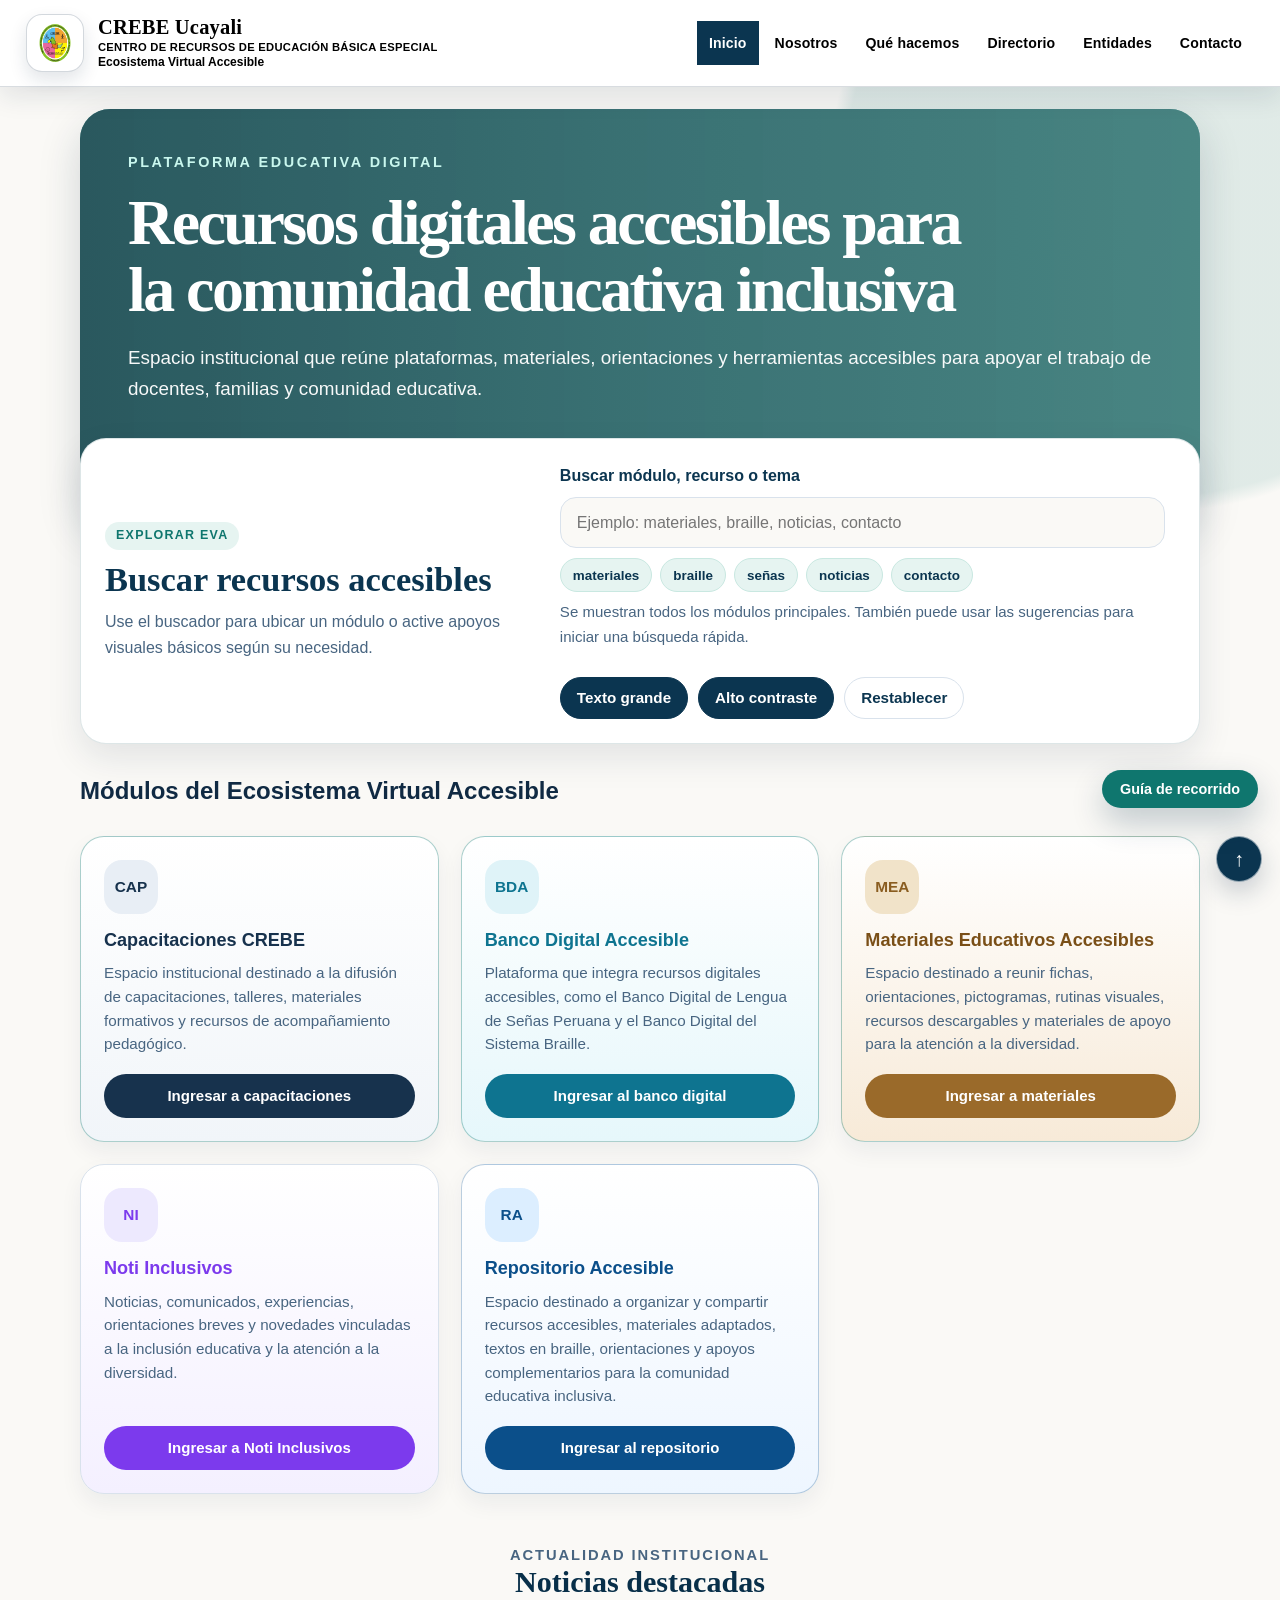
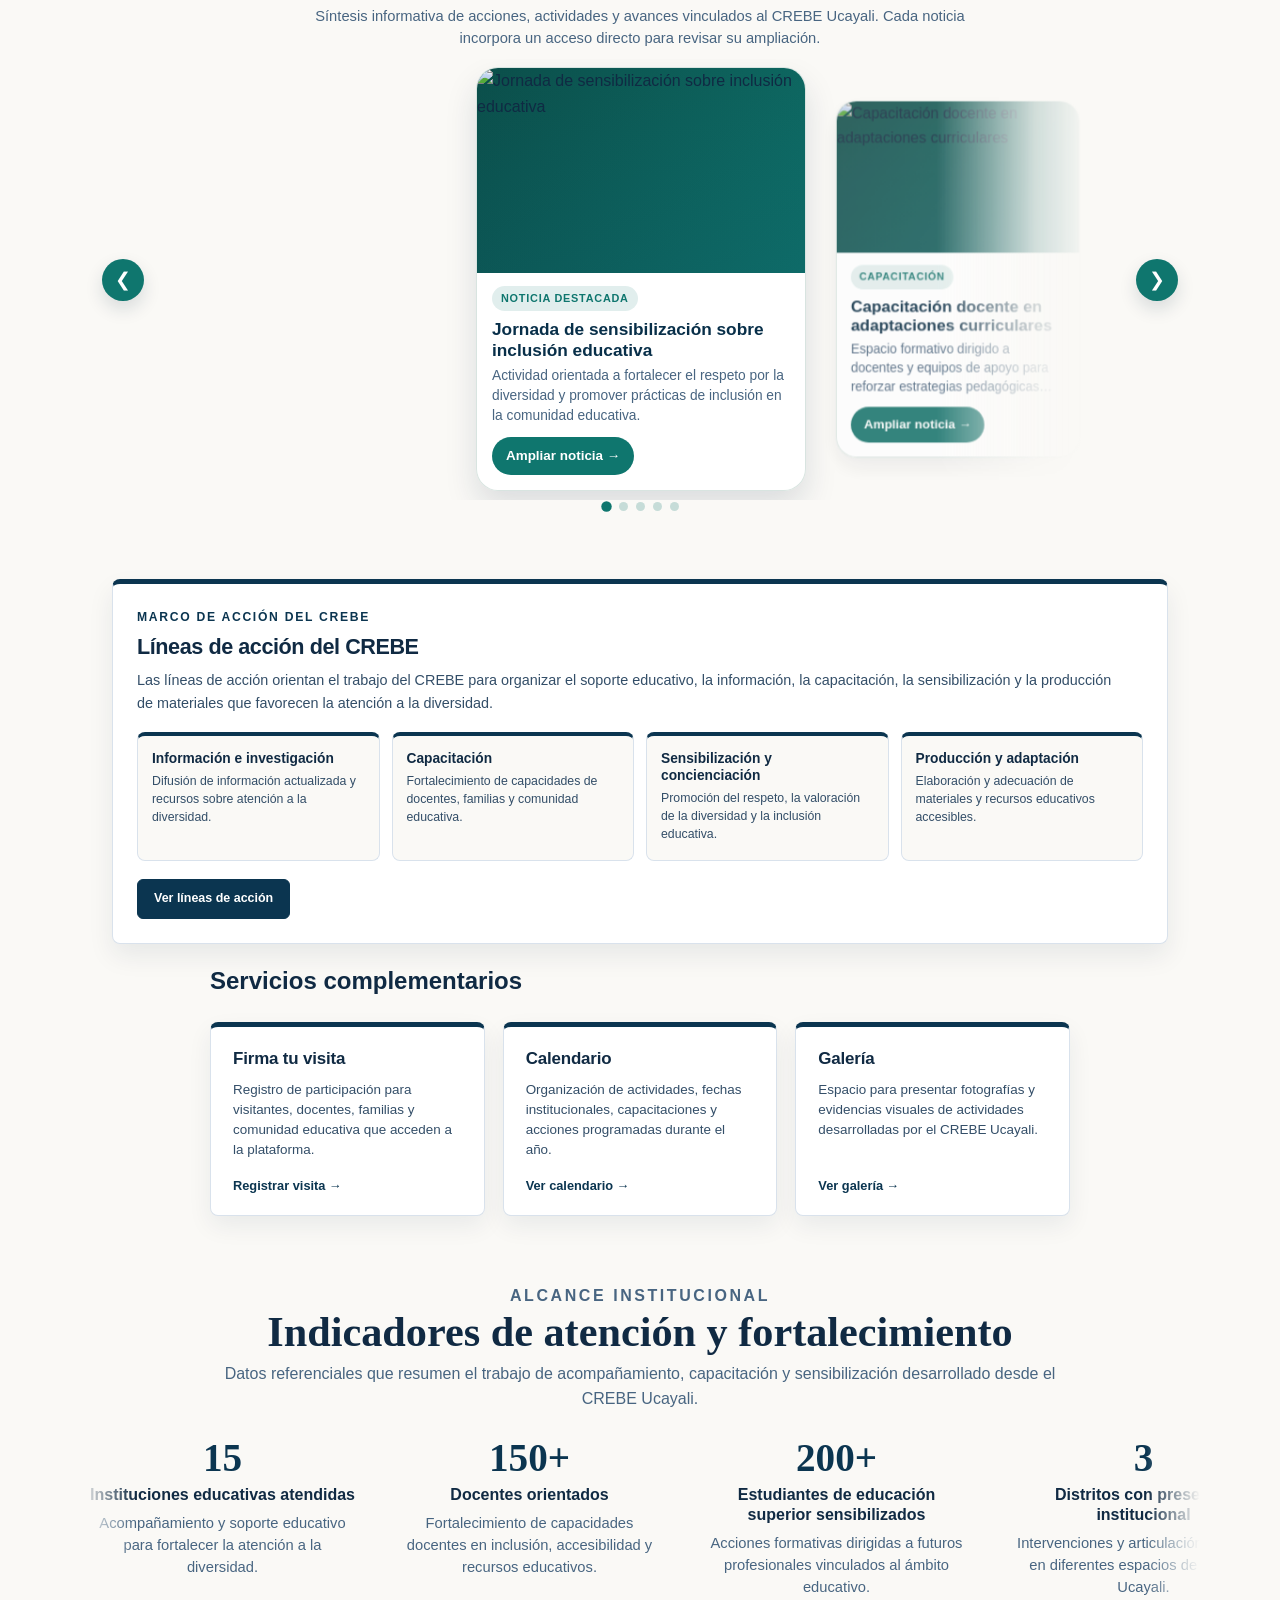
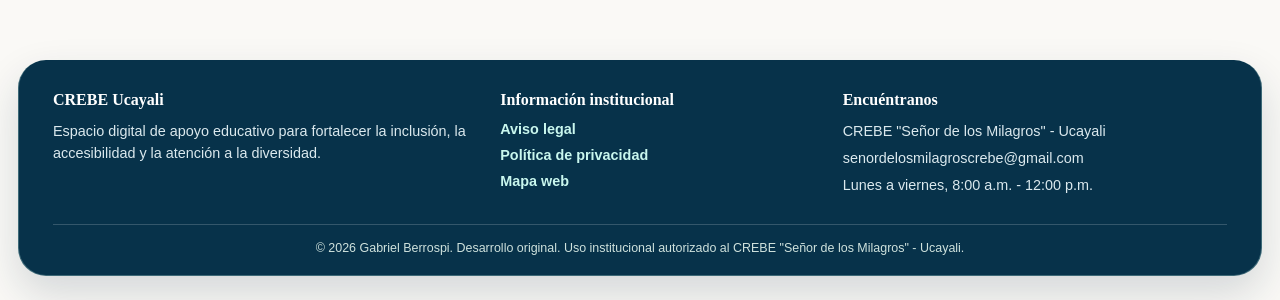
==== commit 8d1d5052: "Incorporar versión en archivos CSS y JS" ====
--- a/index.html
+++ b/index.html
@@ -5,7 +5,7 @@
 <meta charset="utf-8"/>
 <meta content="width=device-width, initial-scale=1" name="viewport"/>
 <title>CREBE Señor de los Milagros Región Ucayali | Ecosistema Virtual Accesible</title>
-<link rel="icon" type="image/png" href="https://gabriel-lsp.github.io/accesos-complementarios/logo-crebe.png"/>
+<link rel="icon" type="image/png" href="https://crebe-ucayali.github.io/accesos-complementarios/logo-crebe.png"/>
 <meta name="application-name" content="CREBE Señor de los Milagros Región Ucayali"/>
 <meta property="og:site_name" content="CREBE Señor de los Milagros Región Ucayali"/>
 <script type="application/ld+json">
@@ -14,10 +14,10 @@
   "@type": "WebSite",
   "name": "CREBE Señor de los Milagros Región Ucayali",
   "alternateName": "CREBE Ucayali",
-  "url": "https://crebe-ucayali.netlify.app/"
+  "url": "https://crebe-ucayali.github.io/"
 }
 </script>
-<link rel="stylesheet" href="estilos.css"/>
+<link rel="stylesheet" href="estilos.css?v=20260716"/>
 </head>
 <body class='theme-crebe  wsite-theme-light'>
 <header class="cabecera-crebe">
@@ -32,11 +32,11 @@
 </a>
 <nav aria-label="Navegación principal" class="pestanas-crebe">
 <a class="activo" href="/">Inicio</a>
-<a href="https://gabriel-lsp.github.io/accesos-complementarios/paginas/nosotros.html">Nosotros</a>
-<a href="https://gabriel-lsp.github.io/accesos-complementarios/paginas/que-hacemos.html">Qué hacemos</a>
-<a href="https://gabriel-lsp.github.io/accesos-complementarios/directorios/directorio-institucional.html">Directorio</a>
-<a href="https://gabriel-lsp.github.io/accesos-complementarios/directorios/directorio-ciudadano.html">Entidades</a>
-<a href="https://gabriel-lsp.github.io/accesos-complementarios/paginas/contacto.html">Contacto</a>
+<a href="https://crebe-ucayali.github.io/accesos-complementarios/paginas/nosotros.html">Nosotros</a>
+<a href="https://crebe-ucayali.github.io/accesos-complementarios/paginas/que-hacemos.html">Qué hacemos</a>
+<a href="https://crebe-ucayali.github.io/accesos-complementarios/directorios/directorio-institucional.html">Directorio</a>
+<a href="https://crebe-ucayali.github.io/accesos-complementarios/directorios/directorio-ciudadano.html">Entidades</a>
+<a href="https://crebe-ucayali.github.io/accesos-complementarios/paginas/contacto.html">Contacto</a>
 </nav>
 </div>
 </header>
@@ -63,14 +63,13 @@
     <div class="campo-busqueda-modulos">
       <label for="buscador-modulos">Buscar módulo, recurso o tema</label>
       <div class="busqueda-linea">
-        <input id="buscador-modulos" type="search" autocomplete="off" placeholder="Ejemplo: materiales, juegos, braille, noticias" aria-describedby="resultado-busqueda-modulos">
+        <input id="buscador-modulos" type="search" autocomplete="off" placeholder="Ejemplo: materiales, braille, noticias, contacto" aria-describedby="resultado-busqueda-modulos">
         <button id="boton-limpiar-busqueda" type="button" class="boton-limpiar-busqueda" hidden>Limpiar</button>
       </div>
       <div class="sugerencias-busqueda" aria-label="Sugerencias de búsqueda">
         <button type="button" class="sugerencia-busqueda" data-consulta="materiales">materiales</button>
         <button type="button" class="sugerencia-busqueda" data-consulta="braille">braille</button>
         <button type="button" class="sugerencia-busqueda" data-consulta="señas">señas</button>
-        <button type="button" class="sugerencia-busqueda" data-consulta="juegos">juegos</button>
         <button type="button" class="sugerencia-busqueda" data-consulta="noticias">noticias</button>
         <button type="button" class="sugerencia-busqueda" data-consulta="contacto">contacto</button>
       </div>
@@ -89,37 +88,31 @@
 <div class="cuerpo-operativo">
 <section aria-label="Plataformas digitales CREBE" class="tarjetas">
 <h2 style="grid-column:1/-1;margin:0 0 4px;">Módulos del Ecosistema Virtual Accesible</h2>
-<a class="tarjeta capacitaciones destacada" href="https://gabriel-lsp.github.io/capacitaciones-crebe-ucayali/" rel="noopener" target="_blank">
+<a class="tarjeta capacitaciones destacada" href="https://crebe-ucayali.github.io/capacitaciones/" rel="noopener" target="_blank">
 <div class="numero">CAP</div>
 <h3>Capacitaciones CREBE</h3>
 <p>Espacio institucional destinado a la difusión de capacitaciones, talleres, materiales formativos y recursos de acompañamiento pedagógico.</p>
 <span class="boton">Ingresar a capacitaciones</span>
 </a>
-<a class="tarjeta banco destacada" href="https://gabriel-lsp.github.io/banco-digital-accesible/" rel="noopener" target="_blank">
+<a class="tarjeta banco destacada" href="https://crebe-ucayali.github.io/banco-digital-accesible/" rel="noopener" target="_blank">
 <div class="numero">BDA</div>
 <h3>Banco Digital Accesible</h3>
 <p>Plataforma que integra recursos digitales accesibles, como el Banco Digital de Lengua de Señas Peruana y el Banco Digital del Sistema Braille.</p>
 <span class="boton">Ingresar al banco digital</span>
 </a>
-<a class="tarjeta materiales destacada" href="https://gabriel-lsp.github.io/materiales-educativos-accesibles/" rel="noopener" target="_blank">
+<a class="tarjeta materiales destacada" href="https://crebe-ucayali.github.io/materiales-educativos-accesibles/" rel="noopener" target="_blank">
 <div class="numero">MEA</div>
 <h3>Materiales Educativos Accesibles</h3>
 <p>Espacio destinado a reunir fichas, orientaciones, pictogramas, rutinas visuales, recursos descargables y materiales de apoyo para la atención a la diversidad.</p>
 <span class="boton">Ingresar a materiales</span>
 </a>
-<a class="tarjeta juegos" href="https://gabriel-lsp.github.io/juegos-interactivos-accesibles/" rel="noopener" target="_blank">
-<div class="numero">JIA</div>
-<h3>Juegos Interactivos Accesibles</h3>
-<p>Actividades lúdicas digitales para fortalecer la atención, memoria, asociación, comprensión, participación y aprendizaje.</p>
-<span class="boton">Ingresar a juegos</span>
-</a>
-<a class="tarjeta noti" href="https://gabriel-lsp.github.io/noti-inclusivos/" rel="noopener" target="_blank">
+<a class="tarjeta noti" href="https://crebe-ucayali.github.io/noti-inclusivos/" rel="noopener" target="_blank">
 <div class="numero">NI</div>
 <h3>Noti Inclusivos</h3>
 <p>Noticias, comunicados, experiencias, orientaciones breves y novedades vinculadas a la inclusión educativa y la atención a la diversidad.</p>
 <span class="boton">Ingresar a Noti Inclusivos</span>
 </a>
-<a class="tarjeta repositorio destacada" href="https://gabriel-lsp.github.io/repositorio-accesible/" rel="noopener" target="_blank"><div class="numero">RA</div><h3>Repositorio Accesible</h3><p>Espacio destinado a organizar y compartir recursos accesibles, materiales adaptados, textos en braille, orientaciones y apoyos complementarios para la comunidad educativa inclusiva.</p><span class="boton">Ingresar al repositorio</span></a>
+<a class="tarjeta repositorio destacada" href="https://crebe-ucayali.github.io/repositorio-accesible/" rel="noopener" target="_blank"><div class="numero">RA</div><h3>Repositorio Accesible</h3><p>Espacio destinado a organizar y compartir recursos accesibles, materiales adaptados, textos en braille, orientaciones y apoyos complementarios para la comunidad educativa inclusiva.</p><span class="boton">Ingresar al repositorio</span></a>
 </section>
 
 
@@ -133,7 +126,7 @@
     </p>
   </div>
 
-  <div class="noticias-carrusel" aria-label="Carrusel automático de noticias destacadas" data-news-source="https://gabriel-lsp.github.io/accesos-complementarios/datos/noticias-destacadas.json" data-fallback-source="noticias-destacadas.json">
+  <div class="noticias-carrusel" aria-label="Carrusel automático de noticias destacadas" data-news-source="https://crebe-ucayali.github.io/accesos-complementarios/datos/noticias-destacadas.json" data-fallback-source="noticias-destacadas.json">
     <button class="noticias-control noticias-anterior" type="button" aria-label="Ver noticia anterior">
       <span aria-hidden="true">&#10094;</span>
     </button>
@@ -181,26 +174,26 @@
       </li>
     </ul>
 
-    <a class="boton-lineas" href="https://gabriel-lsp.github.io/accesos-complementarios/paginas/lineas-de-accion.html" target="_blank" rel="noopener noreferrer">
+    <a class="boton-lineas" href="https://crebe-ucayali.github.io/accesos-complementarios/paginas/lineas-de-accion.html" target="_blank" rel="noopener noreferrer">
       Ver líneas de acción
     </a>
   </div>
 
   <div class="grid-accesos accesos-participacion">
     <h2 style="grid-column:1/-1;margin:0 0 4px;">Servicios complementarios</h2>
-    <a class="tarjeta-acceso firma-visita-acceso" href="https://gabriel-lsp.github.io/accesos-complementarios/firma-tu-visita/" target="_blank" rel="noopener noreferrer" aria-label="Ir a Firma tu visita">
+    <a class="tarjeta-acceso firma-visita-acceso" href="https://crebe-ucayali.github.io/accesos-complementarios/firma-tu-visita/" target="_blank" rel="noopener noreferrer" aria-label="Ir a Firma tu visita">
       <h3>Firma tu visita</h3>
       <p>Registro de participación para visitantes, docentes, familias y comunidad educativa que acceden a la plataforma.</p>
       <span class="enlace-acceso">Registrar visita →</span>
     </a>
 
-    <a class="tarjeta-acceso" href="https://gabriel-lsp.github.io/accesos-complementarios/recursos/calendario.html" aria-label="Ir a Calendario">
+    <a class="tarjeta-acceso" href="https://crebe-ucayali.github.io/accesos-complementarios/recursos/calendario.html" aria-label="Ir a Calendario">
       <h3>Calendario</h3>
       <p>Organización de actividades, fechas institucionales, capacitaciones y acciones programadas durante el año.</p>
       <span class="enlace-acceso">Ver calendario →</span>
     </a>
 
-    <a class="tarjeta-acceso" href="https://gabriel-lsp.github.io/accesos-complementarios/recursos/galeria.html" aria-label="Ir a Galería">
+    <a class="tarjeta-acceso" href="https://crebe-ucayali.github.io/accesos-complementarios/recursos/galeria.html" aria-label="Ir a Galería">
       <h3>Galería</h3>
       <p>Espacio para presentar fotografías y evidencias visuales de actividades desarrolladas por el CREBE Ucayali.</p>
       <span class="enlace-acceso">Ver galería →</span>
@@ -247,9 +240,9 @@
         <p>Docentes, directivos y estudiantes de educación superior vinculados a procesos formativos.</p>
       </article>
       <article class="impacto-tarjeta">
-        <strong>6</strong>
+        <strong>5</strong>
         <h3>Módulos digitales articulados en EVA</h3>
-        <p>CAP, BDA, MEA, JIA, NI y RA integrados como rutas de acceso al ecosistema educativo accesible.</p>
+        <p>CAP, BDA, MEA, NI y RA integrados como rutas de acceso al ecosistema educativo accesible.</p>
       </article>
 
       <article class="impacto-tarjeta" aria-hidden="true">
@@ -278,9 +271,9 @@
         <p>Docentes, directivos y estudiantes de educación superior vinculados a procesos formativos.</p>
       </article>
       <article class="impacto-tarjeta" aria-hidden="true">
-        <strong>6</strong>
+        <strong>5</strong>
         <h3>Módulos digitales articulados en EVA</h3>
-        <p>CAP, BDA, MEA, JIA, NI y RA integrados como rutas de acceso al ecosistema educativo accesible.</p>
+        <p>CAP, BDA, MEA, NI y RA integrados como rutas de acceso al ecosistema educativo accesible.</p>
       </article>
     </div>
   </div>
@@ -305,9 +298,9 @@
 
     <nav class="pie-columna" aria-labelledby="pie-informacion-titulo">
       <h2 id="pie-informacion-titulo">Información institucional</h2>
-      <a href="https://gabriel-lsp.github.io/accesos-complementarios/paginas/aviso-legal.html" rel="noopener" target="_blank">Aviso legal</a>
-      <a href="https://gabriel-lsp.github.io/accesos-complementarios/paginas/politica-privacidad.html" rel="noopener" target="_blank">Política de privacidad</a>
-      <a href="https://gabriel-lsp.github.io/accesos-complementarios/mapa-web.html" rel="noopener" target="_blank">Mapa web</a>
+      <a href="https://crebe-ucayali.github.io/accesos-complementarios/paginas/aviso-legal.html" rel="noopener" target="_blank">Aviso legal</a>
+      <a href="https://crebe-ucayali.github.io/accesos-complementarios/paginas/politica-privacidad.html" rel="noopener" target="_blank">Política de privacidad</a>
+      <a href="https://crebe-ucayali.github.io/accesos-complementarios/mapa-web.html" rel="noopener" target="_blank">Mapa web</a>
     </nav>
 
     <section class="pie-columna pie-contacto" aria-labelledby="pie-contacto-titulo">
@@ -322,6 +315,6 @@
     © 2026 Gabriel Berrospi. Desarrollo original. Uso institucional autorizado al CREBE "Señor de los Milagros" - Ucayali.
   </div>
 </footer>
-<script src="main.js"></script>
+<script src="main.js?v=20260716"></script>
 </body>
 </html>
--- a/estilos.css
+++ b/estilos.css
@@ -1298,7 +1298,7 @@
       rgba(63,133,136,.86) 52%,
       rgba(83,154,151,.82) 100%
     ),
-    url("https://gabriel-lsp.github.io/accesos-complementarios/patron-shipibo.webp") !important;
+    url("https://crebe-ucayali.github.io/accesos-complementarios/patron-shipibo.webp") !important;
   background-repeat:no-repeat,repeat !important;
   background-size:cover,320px auto !important;
   background-position:center,center !important;
@@ -2334,7 +2334,7 @@
   pointer-events:none !important;
   background-image:
     linear-gradient(90deg,rgba(8,35,53,.52) 0%,rgba(21,83,95,.34) 56%,rgba(76,143,144,.18) 100%),
-    url("https://gabriel-lsp.github.io/accesos-complementarios/patron-shipibo.webp") !important;
+    url("https://crebe-ucayali.github.io/accesos-complementarios/patron-shipibo.webp") !important;
   background-repeat:no-repeat,repeat !important;
   background-size:cover,320px auto !important;
   background-position:center,center !important;
@@ -2381,7 +2381,7 @@
       rgba(63,124,128,.76) 48%,
       rgba(85,154,150,.72) 100%
     ),
-    url("https://gabriel-lsp.github.io/accesos-complementarios/patron-shipibo.webp?v=verde-azulado-2") !important;
+    url("https://crebe-ucayali.github.io/accesos-complementarios/patron-shipibo.webp?v=verde-azulado-2") !important;
   background-repeat:no-repeat,repeat !important;
   background-size:cover,320px auto !important;
   background-position:center,center !important;
@@ -2432,7 +2432,7 @@
   inset:0 !important;
   z-index:0 !important;
   pointer-events:none !important;
-  background-image:url("https://gabriel-lsp.github.io/accesos-complementarios/patron-shipibo.webp?v=footer-institucional") !important;
+  background-image:url("https://crebe-ucayali.github.io/accesos-complementarios/patron-shipibo.webp?v=footer-institucional") !important;
   background-repeat:repeat !important;
   background-size:300px auto !important;
   background-position:center !important;
